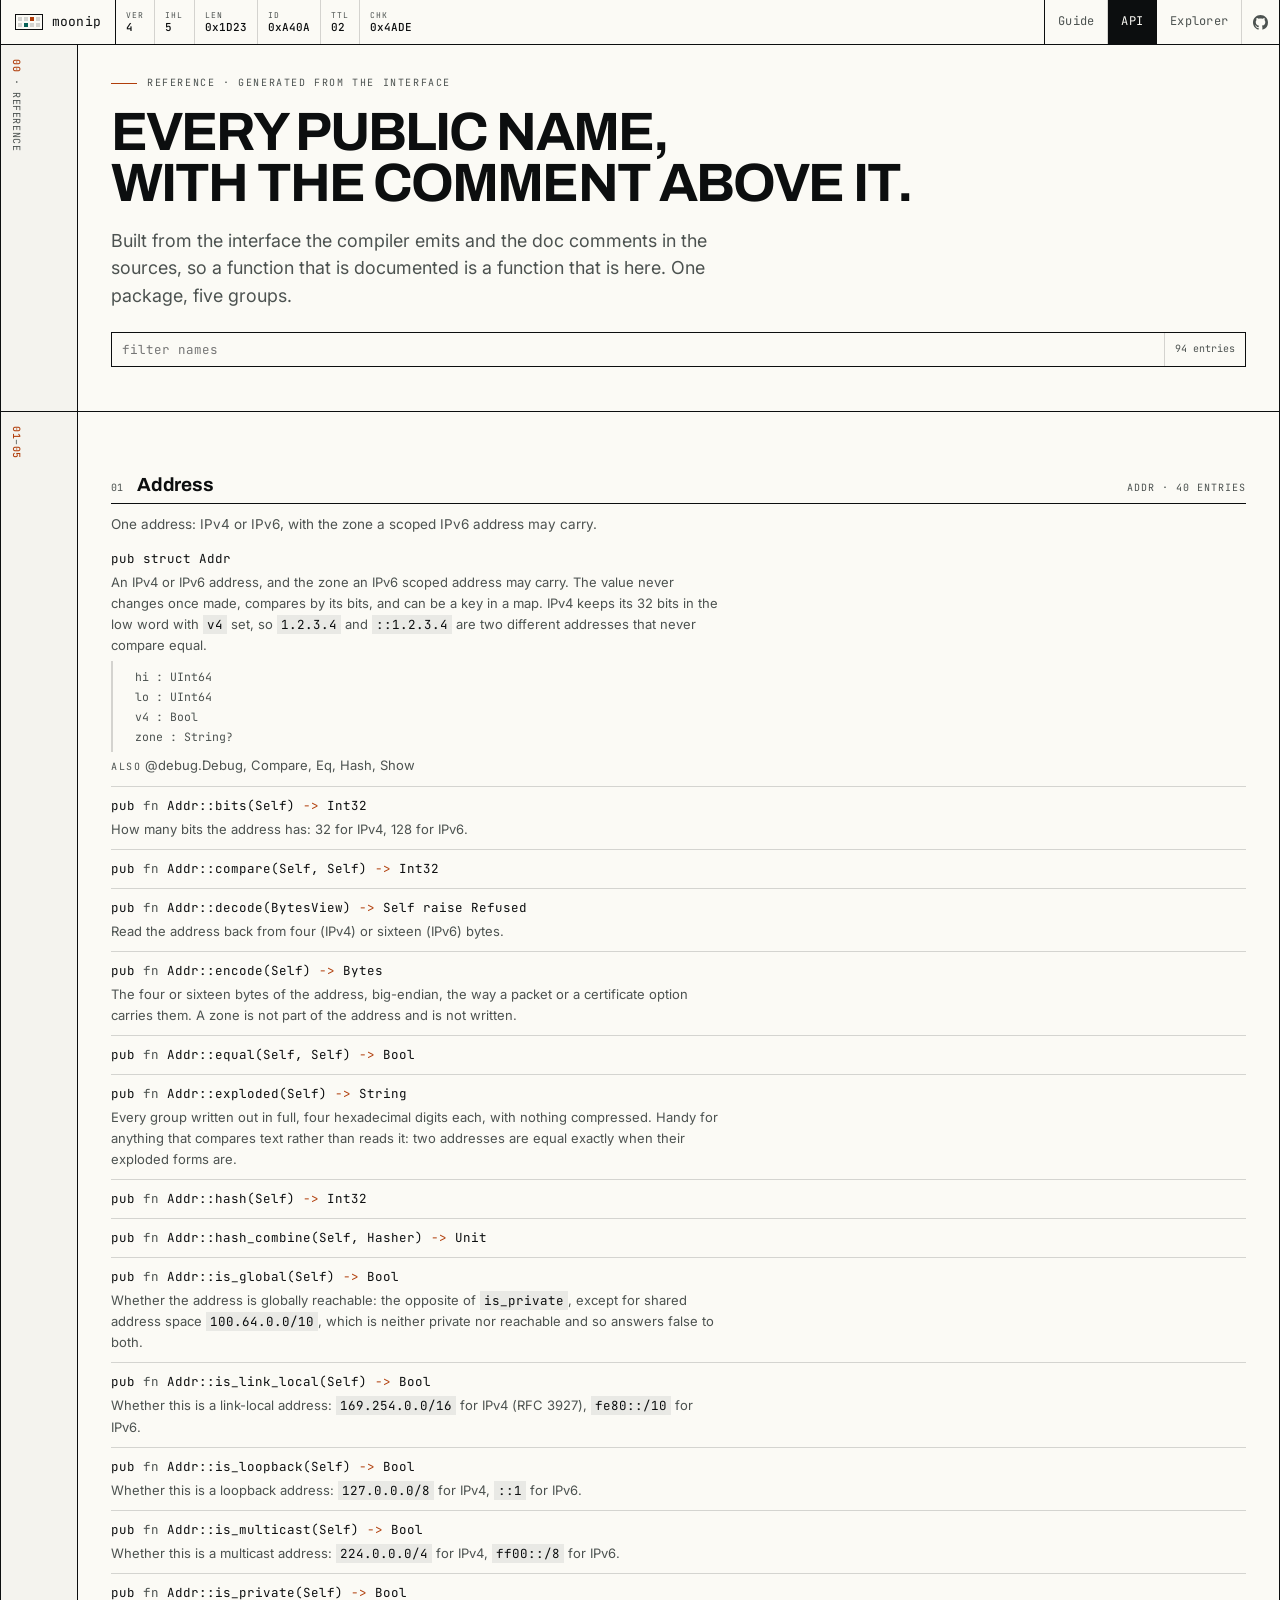
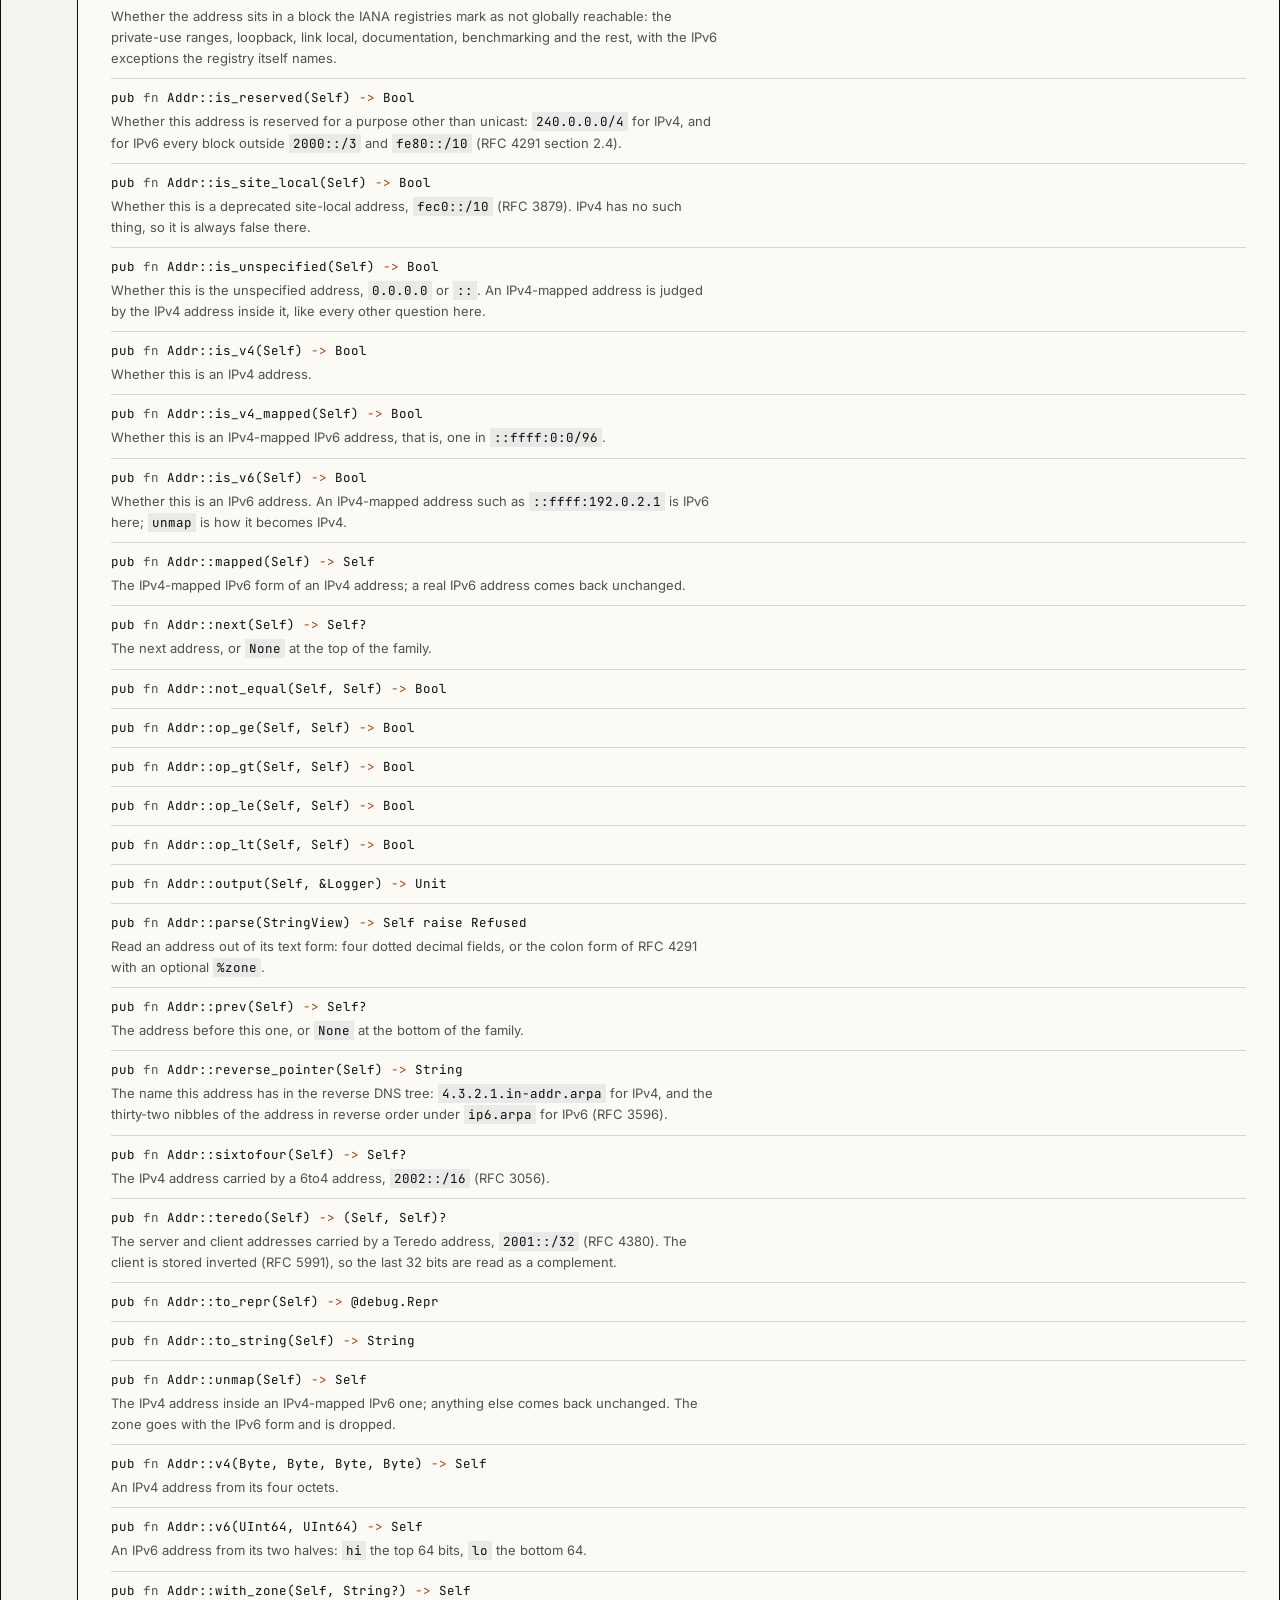
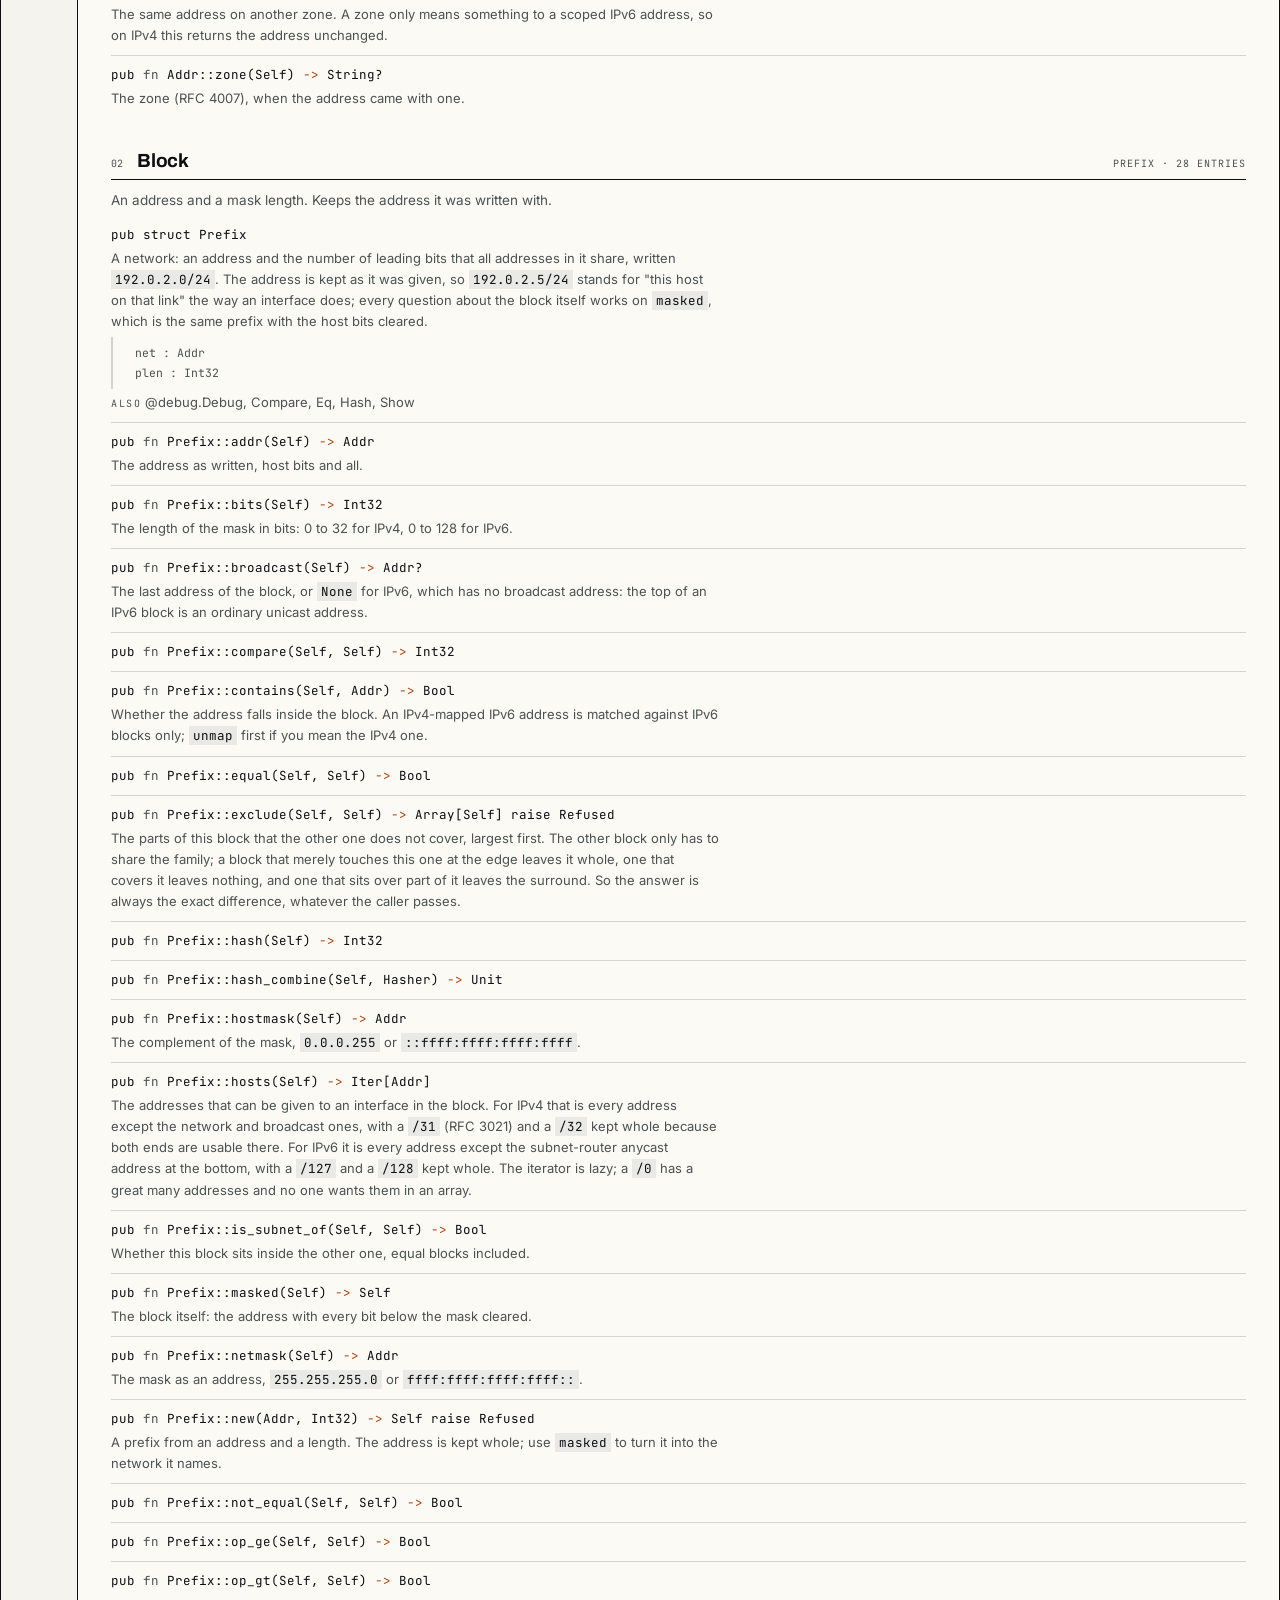
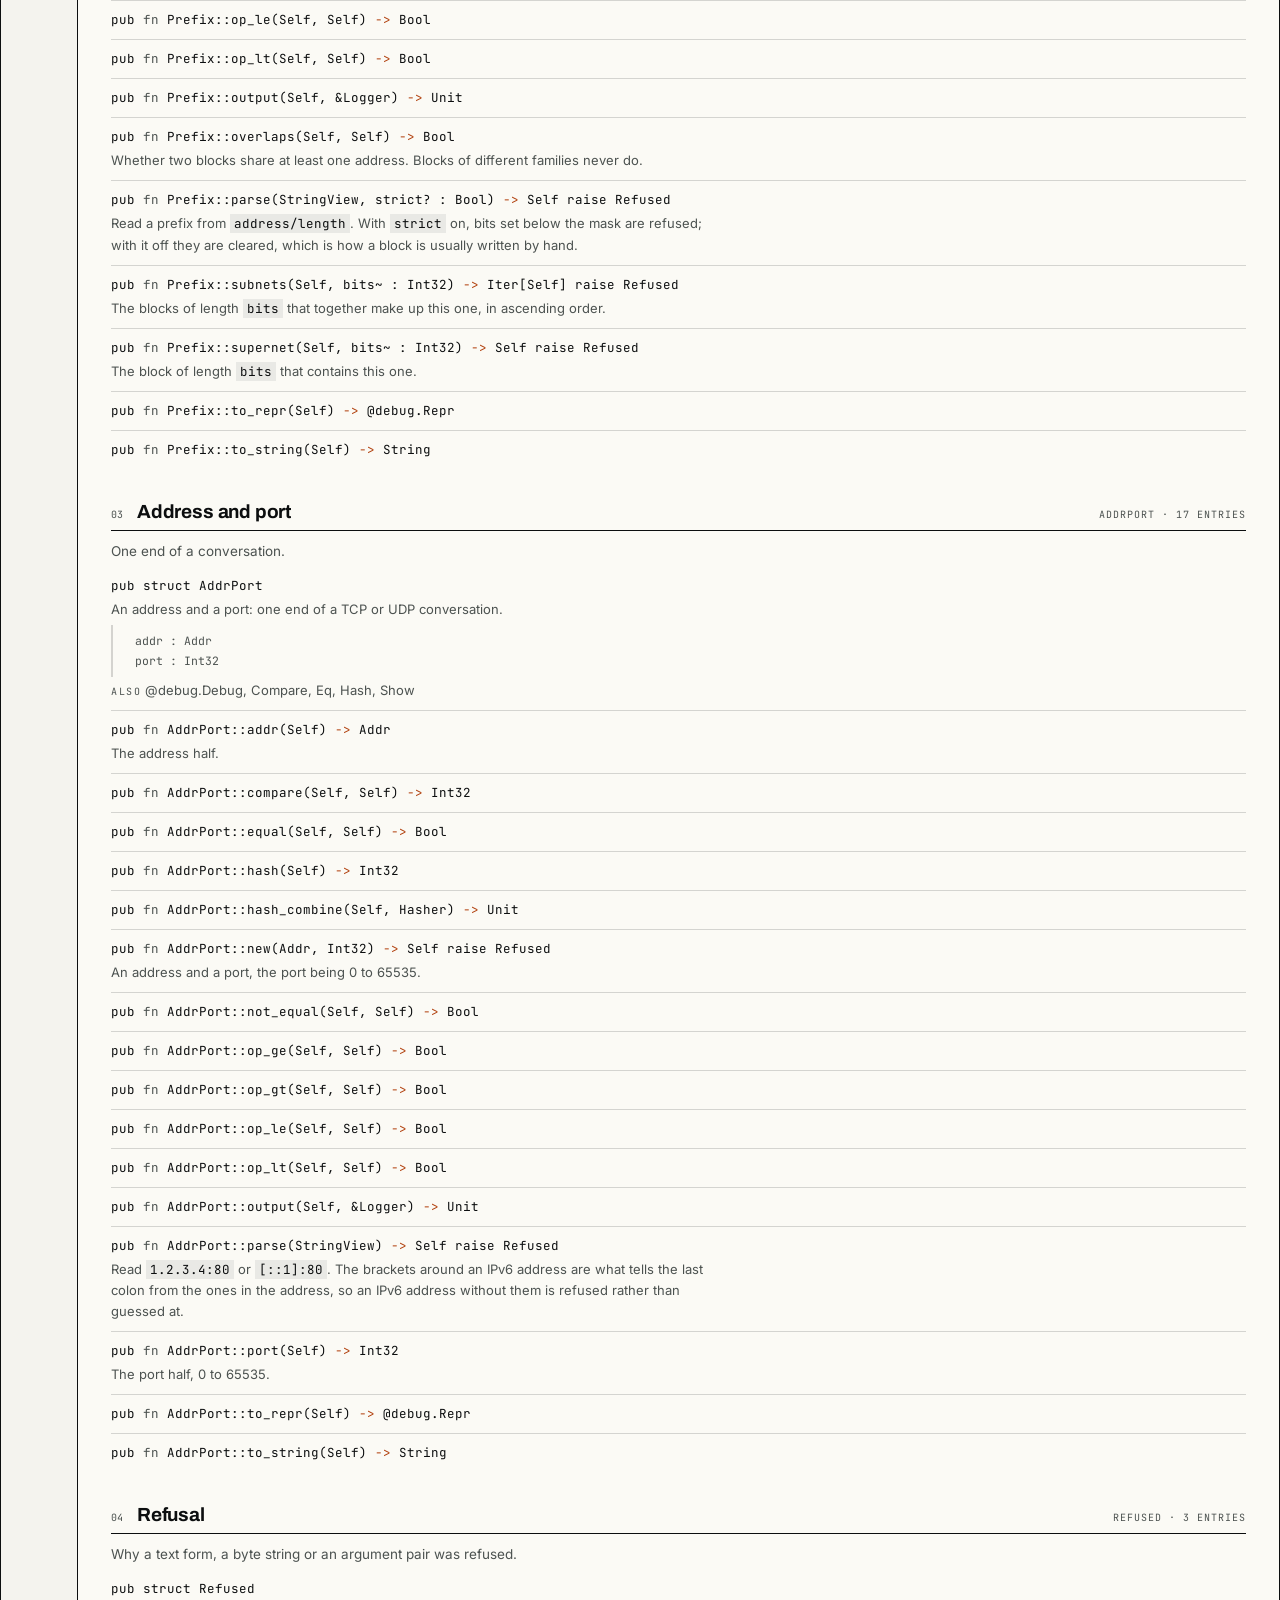
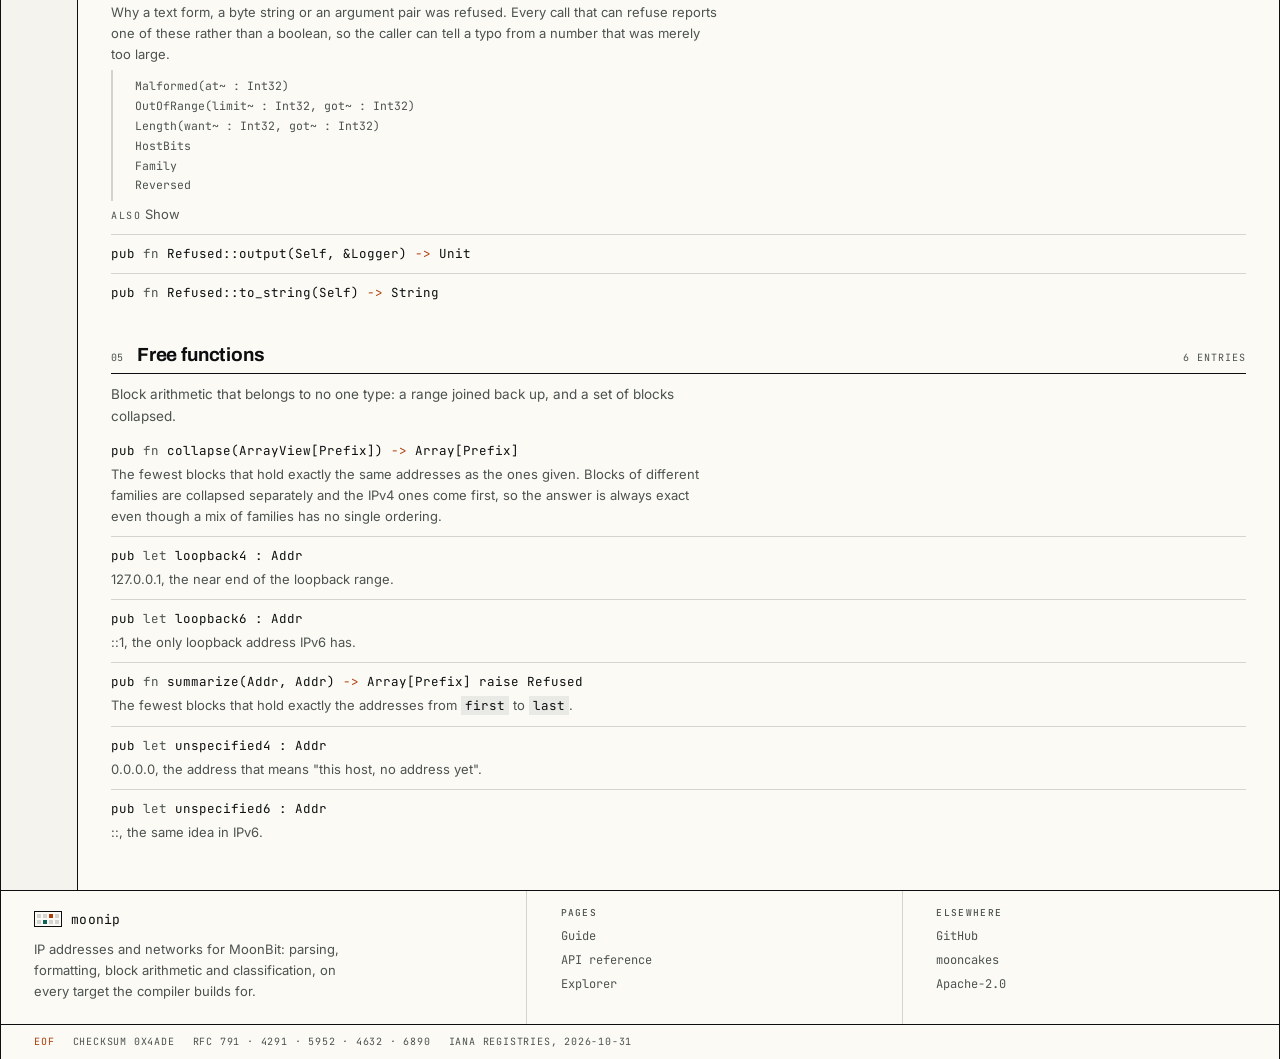
==== docs/api.html @ a4a3e63d "docs(moonip): draw the site as the wire it documents. The old pages were a well-behaved editorial la" ====
<!doctype html>
<html lang="en">
<head>
<meta charset="utf-8">
<meta name="viewport" content="width=device-width, initial-scale=1">
<title>API reference — moonip</title>
<meta name="description" content="Every public type, function and value in moonip, generated from the doc comments in the sources.">
<meta name="theme-color" content="#e6e2d6" media="(prefers-color-scheme: light)">
<meta name="theme-color" content="#070809" media="(prefers-color-scheme: dark)">
<link rel="icon" href="./favicon.svg" type="image/svg+xml">
<link rel="preconnect" href="https://fonts.googleapis.com">
<link rel="preconnect" href="https://fonts.gstatic.com" crossorigin>
<link rel="stylesheet" href="https://fonts.googleapis.com/css2?family=Archivo:wght@600;700&family=Inter:wght@400;500;600&family=JetBrains+Mono:wght@400;500&display=swap">
<link rel="stylesheet" href="./assets/site.css">
<script type="module" src="./assets/scrollbar.js"></script>
</head>
<body>

<header class="hdr">
  <div class="hdr-in">
    <a class="brand" href="./"><span class="glyph"><i></i><i></i><i class="v4"></i><i></i><i></i><i class="v6"></i><i></i><i></i></span>moonip</a>
    <div class="pkt" aria-hidden="true">
      <div class="c"><i>ver</i><b>4</b></div>
      <div class="c"><i>ihl</i><b>5</b></div>
      <div class="c maybe"><i>len</i><b id="hdr-len">0x0000</b></div>
      <div class="c maybe"><i>id</i><b id="hdr-id">0x0000</b></div>
      <div class="c"><i>ttl</i><b id="hdr-ttl">08</b></div>
      <div class="c maybe"><i>chk</i><b id="hdr-chk">0x0000</b></div>
    </div>
    <nav class="nav">
      <a href="./guide.html">Guide</a>
      <a href="./api.html" class="on">API</a>
      <a href="./explorer.html">Explorer</a>
      <a class="gh" href="https://github.com/moonbitstack/moonip" aria-label="GitHub repository" title="GitHub">
        <svg viewBox="0 0 16 16" fill="currentColor" aria-hidden="true"><path d="M8 0C3.58 0 0 3.58 0 8c0 3.54 2.29 6.53 5.47 7.59.4.07.55-.17.55-.38 0-.19-.01-.82-.01-1.49-2.01.37-2.53-.49-2.69-.94-.09-.23-.48-.94-.82-1.13-.28-.15-.68-.52-.01-.53.63-.01 1.08.58 1.23.82.72 1.21 1.87.87 2.33.66.07-.52.28-.87.51-1.07-1.78-.2-3.64-.89-3.64-3.95 0-.87.31-1.59.82-2.15-.08-.2-.36-1.02.08-2.12 0 0 .67-.21 2.2.82.64-.18 1.32-.27 2-.27s1.36.09 2 .27c1.53-1.04 2.2-.82 2.2-.82.44 1.1.16 1.92.08 2.12.51.56.82 1.27.82 2.15 0 3.07-1.87 3.75-3.65 3.95.29.25.54.73.54 1.48 0 1.07-.01 1.93-.01 2.2 0 .21.15.46.55.38A8.01 8.01 0 0 0 16 8c0-4.42-3.58-8-8-8Z"/></svg>
      </a>
    </nav>
  </div>
</header>
<main class="frame">
<section class="row">
<div class="rail"><span><b>00</b> · reference</span></div>
<div class="field">
<p class="kicker">Reference · generated from the interface</p>
<h1 class="display" style="font-size:clamp(28px,4.6vw,54px)">Every public name,<br>with the comment above it.</h1>
<p class="lede" style="margin-top:18px">Built from the interface the compiler emits and the doc comments in the sources, so a function that is documented is a function that is here. One package, five groups.</p>
<div class="filter" style="margin-top:22px">
<input id="q" type="search" placeholder="filter names" aria-label="Filter the reference by name" autocomplete="off" spellcheck="false">
<span id="hits">94 entries</span>
</div>
</div></section>
<section class="row">
<div class="rail"><span><b>01</b>–<b>05</b></span></div>
<div class="field">
<div class="ref-group" id="addr">
<div class="ref-head"><span class="no">01</span><h2>Address</h2><span class="of">Addr · 40 entries</span></div>
<p class="group-desc">One address: IPv4 or IPv6, with the zone a scoped IPv6 address may carry.</p>
<div class="item">
<pre class="sig">pub struct Addr</pre>
<p class="item-doc">An IPv4 or IPv6 address, and the zone an IPv6 scoped address may carry.  The value never changes once made, compares by its bits, and can be a key in a map. IPv4 keeps its 32 bits in the low word with <code>v4</code> set, so <code>1.2.3.4</code> and <code>::1.2.3.4</code> are two different addresses that never compare equal.</p>
<pre class="type-body">  hi : UInt64
  lo : UInt64
  v4 : Bool
  zone : String?</pre>
<p class="item-doc"><span class="label">also</span> @debug.Debug, Compare, Eq, Hash, Show</p>
</div>
<div class="item">
<pre class="sig">pub <i class="k">fn</i> <i class="ty">Addr</i>::bits(<i class="ty">Self</i>) <i class="op">-&gt;</i> <i class="ty">Int32</i></pre>
<p class="item-doc">How many bits the address has: 32 for IPv4, 128 for IPv6.</p>
</div>
<div class="item">
<pre class="sig">pub <i class="k">fn</i> <i class="ty">Addr</i>::compare(<i class="ty">Self</i>, <i class="ty">Self</i>) <i class="op">-&gt;</i> <i class="ty">Int32</i></pre>
</div>
<div class="item">
<pre class="sig">pub <i class="k">fn</i> <i class="ty">Addr</i>::decode(<i class="ty">BytesView</i>) <i class="op">-&gt;</i> <i class="ty">Self</i> raise <i class="ty">Refused</i></pre>
<p class="item-doc">Read the address back from four (IPv4) or sixteen (IPv6) bytes.</p>
</div>
<div class="item">
<pre class="sig">pub <i class="k">fn</i> <i class="ty">Addr</i>::encode(<i class="ty">Self</i>) <i class="op">-&gt;</i> <i class="ty">Bytes</i></pre>
<p class="item-doc">The four or sixteen bytes of the address, big-endian, the way a packet or a certificate option carries them. A zone is not part of the address and is not written.</p>
</div>
<div class="item">
<pre class="sig">pub <i class="k">fn</i> <i class="ty">Addr</i>::equal(<i class="ty">Self</i>, <i class="ty">Self</i>) <i class="op">-&gt;</i> <i class="ty">Bool</i></pre>
</div>
<div class="item">
<pre class="sig">pub <i class="k">fn</i> <i class="ty">Addr</i>::exploded(<i class="ty">Self</i>) <i class="op">-&gt;</i> <i class="ty">String</i></pre>
<p class="item-doc">Every group written out in full, four hexadecimal digits each, with nothing compressed. Handy for anything that compares text rather than reads it: two addresses are equal exactly when their exploded forms are.</p>
</div>
<div class="item">
<pre class="sig">pub <i class="k">fn</i> <i class="ty">Addr</i>::hash(<i class="ty">Self</i>) <i class="op">-&gt;</i> <i class="ty">Int32</i></pre>
</div>
<div class="item">
<pre class="sig">pub <i class="k">fn</i> <i class="ty">Addr</i>::hash_combine(<i class="ty">Self</i>, <i class="ty">Hasher</i>) <i class="op">-&gt;</i> <i class="ty">Unit</i></pre>
</div>
<div class="item">
<pre class="sig">pub <i class="k">fn</i> <i class="ty">Addr</i>::is_global(<i class="ty">Self</i>) <i class="op">-&gt;</i> <i class="ty">Bool</i></pre>
<p class="item-doc">Whether the address is globally reachable: the opposite of <code>is_private</code>, except for shared address space <code>100.64.0.0/10</code>, which is neither private nor reachable and so answers false to both.</p>
</div>
<div class="item">
<pre class="sig">pub <i class="k">fn</i> <i class="ty">Addr</i>::is_link_local(<i class="ty">Self</i>) <i class="op">-&gt;</i> <i class="ty">Bool</i></pre>
<p class="item-doc">Whether this is a link-local address: <code>169.254.0.0/16</code> for IPv4 (RFC 3927), <code>fe80::/10</code> for IPv6.</p>
</div>
<div class="item">
<pre class="sig">pub <i class="k">fn</i> <i class="ty">Addr</i>::is_loopback(<i class="ty">Self</i>) <i class="op">-&gt;</i> <i class="ty">Bool</i></pre>
<p class="item-doc">Whether this is a loopback address: <code>127.0.0.0/8</code> for IPv4, <code>::1</code> for IPv6.</p>
</div>
<div class="item">
<pre class="sig">pub <i class="k">fn</i> <i class="ty">Addr</i>::is_multicast(<i class="ty">Self</i>) <i class="op">-&gt;</i> <i class="ty">Bool</i></pre>
<p class="item-doc">Whether this is a multicast address: <code>224.0.0.0/4</code> for IPv4, <code>ff00::/8</code> for IPv6.</p>
</div>
<div class="item">
<pre class="sig">pub <i class="k">fn</i> <i class="ty">Addr</i>::is_private(<i class="ty">Self</i>) <i class="op">-&gt;</i> <i class="ty">Bool</i></pre>
<p class="item-doc">Whether the address sits in a block the IANA registries mark as not globally reachable: the private-use ranges, loopback, link local, documentation, benchmarking and the rest, with the IPv6 exceptions the registry itself names.</p>
</div>
<div class="item">
<pre class="sig">pub <i class="k">fn</i> <i class="ty">Addr</i>::is_reserved(<i class="ty">Self</i>) <i class="op">-&gt;</i> <i class="ty">Bool</i></pre>
<p class="item-doc">Whether this address is reserved for a purpose other than unicast: <code>240.0.0.0/4</code> for IPv4, and for IPv6 every block outside <code>2000::/3</code> and <code>fe80::/10</code> (RFC 4291 section 2.4).</p>
</div>
<div class="item">
<pre class="sig">pub <i class="k">fn</i> <i class="ty">Addr</i>::is_site_local(<i class="ty">Self</i>) <i class="op">-&gt;</i> <i class="ty">Bool</i></pre>
<p class="item-doc">Whether this is a deprecated site-local address, <code>fec0::/10</code> (RFC 3879). IPv4 has no such thing, so it is always false there.</p>
</div>
<div class="item">
<pre class="sig">pub <i class="k">fn</i> <i class="ty">Addr</i>::is_unspecified(<i class="ty">Self</i>) <i class="op">-&gt;</i> <i class="ty">Bool</i></pre>
<p class="item-doc">Whether this is the unspecified address, <code>0.0.0.0</code> or <code>::</code>. An IPv4-mapped address is judged by the IPv4 address inside it, like every other question here.</p>
</div>
<div class="item">
<pre class="sig">pub <i class="k">fn</i> <i class="ty">Addr</i>::is_v4(<i class="ty">Self</i>) <i class="op">-&gt;</i> <i class="ty">Bool</i></pre>
<p class="item-doc">Whether this is an IPv4 address.</p>
</div>
<div class="item">
<pre class="sig">pub <i class="k">fn</i> <i class="ty">Addr</i>::is_v4_mapped(<i class="ty">Self</i>) <i class="op">-&gt;</i> <i class="ty">Bool</i></pre>
<p class="item-doc">Whether this is an IPv4-mapped IPv6 address, that is, one in <code>::ffff:0:0/96</code>.</p>
</div>
<div class="item">
<pre class="sig">pub <i class="k">fn</i> <i class="ty">Addr</i>::is_v6(<i class="ty">Self</i>) <i class="op">-&gt;</i> <i class="ty">Bool</i></pre>
<p class="item-doc">Whether this is an IPv6 address. An IPv4-mapped address such as <code>::ffff:192.0.2.1</code> is IPv6 here; <code>unmap</code> is how it becomes IPv4.</p>
</div>
<div class="item">
<pre class="sig">pub <i class="k">fn</i> <i class="ty">Addr</i>::mapped(<i class="ty">Self</i>) <i class="op">-&gt;</i> <i class="ty">Self</i></pre>
<p class="item-doc">The IPv4-mapped IPv6 form of an IPv4 address; a real IPv6 address comes back unchanged.</p>
</div>
<div class="item">
<pre class="sig">pub <i class="k">fn</i> <i class="ty">Addr</i>::next(<i class="ty">Self</i>) <i class="op">-&gt;</i> <i class="ty">Self</i>?</pre>
<p class="item-doc">The next address, or <code>None</code> at the top of the family.</p>
</div>
<div class="item">
<pre class="sig">pub <i class="k">fn</i> <i class="ty">Addr</i>::not_equal(<i class="ty">Self</i>, <i class="ty">Self</i>) <i class="op">-&gt;</i> <i class="ty">Bool</i></pre>
</div>
<div class="item">
<pre class="sig">pub <i class="k">fn</i> <i class="ty">Addr</i>::op_ge(<i class="ty">Self</i>, <i class="ty">Self</i>) <i class="op">-&gt;</i> <i class="ty">Bool</i></pre>
</div>
<div class="item">
<pre class="sig">pub <i class="k">fn</i> <i class="ty">Addr</i>::op_gt(<i class="ty">Self</i>, <i class="ty">Self</i>) <i class="op">-&gt;</i> <i class="ty">Bool</i></pre>
</div>
<div class="item">
<pre class="sig">pub <i class="k">fn</i> <i class="ty">Addr</i>::op_le(<i class="ty">Self</i>, <i class="ty">Self</i>) <i class="op">-&gt;</i> <i class="ty">Bool</i></pre>
</div>
<div class="item">
<pre class="sig">pub <i class="k">fn</i> <i class="ty">Addr</i>::op_lt(<i class="ty">Self</i>, <i class="ty">Self</i>) <i class="op">-&gt;</i> <i class="ty">Bool</i></pre>
</div>
<div class="item">
<pre class="sig">pub <i class="k">fn</i> <i class="ty">Addr</i>::output(<i class="ty">Self</i>, &amp;<i class="ty">Logger</i>) <i class="op">-&gt;</i> <i class="ty">Unit</i></pre>
</div>
<div class="item">
<pre class="sig">pub <i class="k">fn</i> <i class="ty">Addr</i>::parse(<i class="ty">StringView</i>) <i class="op">-&gt;</i> <i class="ty">Self</i> raise <i class="ty">Refused</i></pre>
<p class="item-doc">Read an address out of its text form: four dotted decimal fields, or the colon form of RFC 4291 with an optional <code>%zone</code>.</p>
</div>
<div class="item">
<pre class="sig">pub <i class="k">fn</i> <i class="ty">Addr</i>::prev(<i class="ty">Self</i>) <i class="op">-&gt;</i> <i class="ty">Self</i>?</pre>
<p class="item-doc">The address before this one, or <code>None</code> at the bottom of the family.</p>
</div>
<div class="item">
<pre class="sig">pub <i class="k">fn</i> <i class="ty">Addr</i>::reverse_pointer(<i class="ty">Self</i>) <i class="op">-&gt;</i> <i class="ty">String</i></pre>
<p class="item-doc">The name this address has in the reverse DNS tree: <code>4.3.2.1.in-addr.arpa</code> for IPv4, and the thirty-two nibbles of the address in reverse order under <code>ip6.arpa</code> for IPv6 (RFC 3596).</p>
</div>
<div class="item">
<pre class="sig">pub <i class="k">fn</i> <i class="ty">Addr</i>::sixtofour(<i class="ty">Self</i>) <i class="op">-&gt;</i> <i class="ty">Self</i>?</pre>
<p class="item-doc">The IPv4 address carried by a 6to4 address, <code>2002::/16</code> (RFC 3056).</p>
</div>
<div class="item">
<pre class="sig">pub <i class="k">fn</i> <i class="ty">Addr</i>::teredo(<i class="ty">Self</i>) <i class="op">-&gt;</i> (<i class="ty">Self</i>, <i class="ty">Self</i>)?</pre>
<p class="item-doc">The server and client addresses carried by a Teredo address, <code>2001::/32</code> (RFC 4380). The client is stored inverted (RFC 5991), so the last 32 bits are read as a complement.</p>
</div>
<div class="item">
<pre class="sig">pub <i class="k">fn</i> <i class="ty">Addr</i>::to_repr(<i class="ty">Self</i>) <i class="op">-&gt;</i> @debug.<i class="ty">Repr</i></pre>
</div>
<div class="item">
<pre class="sig">pub <i class="k">fn</i> <i class="ty">Addr</i>::to_string(<i class="ty">Self</i>) <i class="op">-&gt;</i> <i class="ty">String</i></pre>
</div>
<div class="item">
<pre class="sig">pub <i class="k">fn</i> <i class="ty">Addr</i>::unmap(<i class="ty">Self</i>) <i class="op">-&gt;</i> <i class="ty">Self</i></pre>
<p class="item-doc">The IPv4 address inside an IPv4-mapped IPv6 one; anything else comes back unchanged. The zone goes with the IPv6 form and is dropped.</p>
</div>
<div class="item">
<pre class="sig">pub <i class="k">fn</i> <i class="ty">Addr</i>::v4(<i class="ty">Byte</i>, <i class="ty">Byte</i>, <i class="ty">Byte</i>, <i class="ty">Byte</i>) <i class="op">-&gt;</i> <i class="ty">Self</i></pre>
<p class="item-doc">An IPv4 address from its four octets.</p>
</div>
<div class="item">
<pre class="sig">pub <i class="k">fn</i> <i class="ty">Addr</i>::v6(<i class="ty">UInt64</i>, <i class="ty">UInt64</i>) <i class="op">-&gt;</i> <i class="ty">Self</i></pre>
<p class="item-doc">An IPv6 address from its two halves: <code>hi</code> the top 64 bits, <code>lo</code> the bottom 64.</p>
</div>
<div class="item">
<pre class="sig">pub <i class="k">fn</i> <i class="ty">Addr</i>::with_zone(<i class="ty">Self</i>, <i class="ty">String</i>?) <i class="op">-&gt;</i> <i class="ty">Self</i></pre>
<p class="item-doc">The same address on another zone. A zone only means something to a scoped IPv6 address, so on IPv4 this returns the address unchanged.</p>
</div>
<div class="item">
<pre class="sig">pub <i class="k">fn</i> <i class="ty">Addr</i>::zone(<i class="ty">Self</i>) <i class="op">-&gt;</i> <i class="ty">String</i>?</pre>
<p class="item-doc">The zone (RFC 4007), when the address came with one.</p>
</div>
</div>
<div class="ref-group" id="prefix">
<div class="ref-head"><span class="no">02</span><h2>Block</h2><span class="of">Prefix · 28 entries</span></div>
<p class="group-desc">An address and a mask length. Keeps the address it was written with.</p>
<div class="item">
<pre class="sig">pub struct Prefix</pre>
<p class="item-doc">A network: an address and the number of leading bits that all addresses in it share, written <code>192.0.2.0/24</code>.  The address is kept as it was given, so <code>192.0.2.5/24</code> stands for &quot;this host on that link&quot; the way an interface does; every question about the block itself works on <code>masked</code>, which is the same prefix with the host bits cleared.</p>
<pre class="type-body">  net : Addr
  plen : Int32</pre>
<p class="item-doc"><span class="label">also</span> @debug.Debug, Compare, Eq, Hash, Show</p>
</div>
<div class="item">
<pre class="sig">pub <i class="k">fn</i> <i class="ty">Prefix</i>::addr(<i class="ty">Self</i>) <i class="op">-&gt;</i> <i class="ty">Addr</i></pre>
<p class="item-doc">The address as written, host bits and all.</p>
</div>
<div class="item">
<pre class="sig">pub <i class="k">fn</i> <i class="ty">Prefix</i>::bits(<i class="ty">Self</i>) <i class="op">-&gt;</i> <i class="ty">Int32</i></pre>
<p class="item-doc">The length of the mask in bits: 0 to 32 for IPv4, 0 to 128 for IPv6.</p>
</div>
<div class="item">
<pre class="sig">pub <i class="k">fn</i> <i class="ty">Prefix</i>::broadcast(<i class="ty">Self</i>) <i class="op">-&gt;</i> <i class="ty">Addr</i>?</pre>
<p class="item-doc">The last address of the block, or <code>None</code> for IPv6, which has no broadcast address: the top of an IPv6 block is an ordinary unicast address.</p>
</div>
<div class="item">
<pre class="sig">pub <i class="k">fn</i> <i class="ty">Prefix</i>::compare(<i class="ty">Self</i>, <i class="ty">Self</i>) <i class="op">-&gt;</i> <i class="ty">Int32</i></pre>
</div>
<div class="item">
<pre class="sig">pub <i class="k">fn</i> <i class="ty">Prefix</i>::contains(<i class="ty">Self</i>, <i class="ty">Addr</i>) <i class="op">-&gt;</i> <i class="ty">Bool</i></pre>
<p class="item-doc">Whether the address falls inside the block. An IPv4-mapped IPv6 address is matched against IPv6 blocks only; <code>unmap</code> first if you mean the IPv4 one.</p>
</div>
<div class="item">
<pre class="sig">pub <i class="k">fn</i> <i class="ty">Prefix</i>::equal(<i class="ty">Self</i>, <i class="ty">Self</i>) <i class="op">-&gt;</i> <i class="ty">Bool</i></pre>
</div>
<div class="item">
<pre class="sig">pub <i class="k">fn</i> <i class="ty">Prefix</i>::exclude(<i class="ty">Self</i>, <i class="ty">Self</i>) <i class="op">-&gt;</i> <i class="ty">Array</i>[<i class="ty">Self</i>] raise <i class="ty">Refused</i></pre>
<p class="item-doc">The parts of this block that the other one does not cover, largest first.  The other block only has to share the family; a block that merely touches this one at the edge leaves it whole, one that covers it leaves nothing, and one that sits over part of it leaves the surround. So the answer is always the exact difference, whatever the caller passes.</p>
</div>
<div class="item">
<pre class="sig">pub <i class="k">fn</i> <i class="ty">Prefix</i>::hash(<i class="ty">Self</i>) <i class="op">-&gt;</i> <i class="ty">Int32</i></pre>
</div>
<div class="item">
<pre class="sig">pub <i class="k">fn</i> <i class="ty">Prefix</i>::hash_combine(<i class="ty">Self</i>, <i class="ty">Hasher</i>) <i class="op">-&gt;</i> <i class="ty">Unit</i></pre>
</div>
<div class="item">
<pre class="sig">pub <i class="k">fn</i> <i class="ty">Prefix</i>::hostmask(<i class="ty">Self</i>) <i class="op">-&gt;</i> <i class="ty">Addr</i></pre>
<p class="item-doc">The complement of the mask, <code>0.0.0.255</code> or <code>::ffff:ffff:ffff:ffff</code>.</p>
</div>
<div class="item">
<pre class="sig">pub <i class="k">fn</i> <i class="ty">Prefix</i>::hosts(<i class="ty">Self</i>) <i class="op">-&gt;</i> <i class="ty">Iter</i>[<i class="ty">Addr</i>]</pre>
<p class="item-doc">The addresses that can be given to an interface in the block.  For IPv4 that is every address except the network and broadcast ones, with a <code>/31</code> (RFC 3021) and a <code>/32</code> kept whole because both ends are usable there. For IPv6 it is every address except the subnet-router anycast address at the bottom, with a <code>/127</code> and a <code>/128</code> kept whole.  The iterator is lazy; a <code>/0</code> has a great many addresses and no one wants them in an array.</p>
</div>
<div class="item">
<pre class="sig">pub <i class="k">fn</i> <i class="ty">Prefix</i>::is_subnet_of(<i class="ty">Self</i>, <i class="ty">Self</i>) <i class="op">-&gt;</i> <i class="ty">Bool</i></pre>
<p class="item-doc">Whether this block sits inside the other one, equal blocks included.</p>
</div>
<div class="item">
<pre class="sig">pub <i class="k">fn</i> <i class="ty">Prefix</i>::masked(<i class="ty">Self</i>) <i class="op">-&gt;</i> <i class="ty">Self</i></pre>
<p class="item-doc">The block itself: the address with every bit below the mask cleared.</p>
</div>
<div class="item">
<pre class="sig">pub <i class="k">fn</i> <i class="ty">Prefix</i>::netmask(<i class="ty">Self</i>) <i class="op">-&gt;</i> <i class="ty">Addr</i></pre>
<p class="item-doc">The mask as an address, <code>255.255.255.0</code> or <code>ffff:ffff:ffff:ffff::</code>.</p>
</div>
<div class="item">
<pre class="sig">pub <i class="k">fn</i> <i class="ty">Prefix</i>::new(<i class="ty">Addr</i>, <i class="ty">Int32</i>) <i class="op">-&gt;</i> <i class="ty">Self</i> raise <i class="ty">Refused</i></pre>
<p class="item-doc">A prefix from an address and a length. The address is kept whole; use <code>masked</code> to turn it into the network it names.</p>
</div>
<div class="item">
<pre class="sig">pub <i class="k">fn</i> <i class="ty">Prefix</i>::not_equal(<i class="ty">Self</i>, <i class="ty">Self</i>) <i class="op">-&gt;</i> <i class="ty">Bool</i></pre>
</div>
<div class="item">
<pre class="sig">pub <i class="k">fn</i> <i class="ty">Prefix</i>::op_ge(<i class="ty">Self</i>, <i class="ty">Self</i>) <i class="op">-&gt;</i> <i class="ty">Bool</i></pre>
</div>
<div class="item">
<pre class="sig">pub <i class="k">fn</i> <i class="ty">Prefix</i>::op_gt(<i class="ty">Self</i>, <i class="ty">Self</i>) <i class="op">-&gt;</i> <i class="ty">Bool</i></pre>
</div>
<div class="item">
<pre class="sig">pub <i class="k">fn</i> <i class="ty">Prefix</i>::op_le(<i class="ty">Self</i>, <i class="ty">Self</i>) <i class="op">-&gt;</i> <i class="ty">Bool</i></pre>
</div>
<div class="item">
<pre class="sig">pub <i class="k">fn</i> <i class="ty">Prefix</i>::op_lt(<i class="ty">Self</i>, <i class="ty">Self</i>) <i class="op">-&gt;</i> <i class="ty">Bool</i></pre>
</div>
<div class="item">
<pre class="sig">pub <i class="k">fn</i> <i class="ty">Prefix</i>::output(<i class="ty">Self</i>, &amp;<i class="ty">Logger</i>) <i class="op">-&gt;</i> <i class="ty">Unit</i></pre>
</div>
<div class="item">
<pre class="sig">pub <i class="k">fn</i> <i class="ty">Prefix</i>::overlaps(<i class="ty">Self</i>, <i class="ty">Self</i>) <i class="op">-&gt;</i> <i class="ty">Bool</i></pre>
<p class="item-doc">Whether two blocks share at least one address. Blocks of different families never do.</p>
</div>
<div class="item">
<pre class="sig">pub <i class="k">fn</i> <i class="ty">Prefix</i>::parse(<i class="ty">StringView</i>, strict? : <i class="ty">Bool</i>) <i class="op">-&gt;</i> <i class="ty">Self</i> raise <i class="ty">Refused</i></pre>
<p class="item-doc">Read a prefix from <code>address/length</code>.  With <code>strict</code> on, bits set below the mask are refused; with it off they are cleared, which is how a block is usually written by hand.</p>
</div>
<div class="item">
<pre class="sig">pub <i class="k">fn</i> <i class="ty">Prefix</i>::subnets(<i class="ty">Self</i>, bits~ : <i class="ty">Int32</i>) <i class="op">-&gt;</i> <i class="ty">Iter</i>[<i class="ty">Self</i>] raise <i class="ty">Refused</i></pre>
<p class="item-doc">The blocks of length <code>bits</code> that together make up this one, in ascending order.</p>
</div>
<div class="item">
<pre class="sig">pub <i class="k">fn</i> <i class="ty">Prefix</i>::supernet(<i class="ty">Self</i>, bits~ : <i class="ty">Int32</i>) <i class="op">-&gt;</i> <i class="ty">Self</i> raise <i class="ty">Refused</i></pre>
<p class="item-doc">The block of length <code>bits</code> that contains this one.</p>
</div>
<div class="item">
<pre class="sig">pub <i class="k">fn</i> <i class="ty">Prefix</i>::to_repr(<i class="ty">Self</i>) <i class="op">-&gt;</i> @debug.<i class="ty">Repr</i></pre>
</div>
<div class="item">
<pre class="sig">pub <i class="k">fn</i> <i class="ty">Prefix</i>::to_string(<i class="ty">Self</i>) <i class="op">-&gt;</i> <i class="ty">String</i></pre>
</div>
</div>
<div class="ref-group" id="addrport">
<div class="ref-head"><span class="no">03</span><h2>Address and port</h2><span class="of">AddrPort · 17 entries</span></div>
<p class="group-desc">One end of a conversation.</p>
<div class="item">
<pre class="sig">pub struct AddrPort</pre>
<p class="item-doc">An address and a port: one end of a TCP or UDP conversation.</p>
<pre class="type-body">  addr : Addr
  port : Int32</pre>
<p class="item-doc"><span class="label">also</span> @debug.Debug, Compare, Eq, Hash, Show</p>
</div>
<div class="item">
<pre class="sig">pub <i class="k">fn</i> <i class="ty">AddrPort</i>::addr(<i class="ty">Self</i>) <i class="op">-&gt;</i> <i class="ty">Addr</i></pre>
<p class="item-doc">The address half.</p>
</div>
<div class="item">
<pre class="sig">pub <i class="k">fn</i> <i class="ty">AddrPort</i>::compare(<i class="ty">Self</i>, <i class="ty">Self</i>) <i class="op">-&gt;</i> <i class="ty">Int32</i></pre>
</div>
<div class="item">
<pre class="sig">pub <i class="k">fn</i> <i class="ty">AddrPort</i>::equal(<i class="ty">Self</i>, <i class="ty">Self</i>) <i class="op">-&gt;</i> <i class="ty">Bool</i></pre>
</div>
<div class="item">
<pre class="sig">pub <i class="k">fn</i> <i class="ty">AddrPort</i>::hash(<i class="ty">Self</i>) <i class="op">-&gt;</i> <i class="ty">Int32</i></pre>
</div>
<div class="item">
<pre class="sig">pub <i class="k">fn</i> <i class="ty">AddrPort</i>::hash_combine(<i class="ty">Self</i>, <i class="ty">Hasher</i>) <i class="op">-&gt;</i> <i class="ty">Unit</i></pre>
</div>
<div class="item">
<pre class="sig">pub <i class="k">fn</i> <i class="ty">AddrPort</i>::new(<i class="ty">Addr</i>, <i class="ty">Int32</i>) <i class="op">-&gt;</i> <i class="ty">Self</i> raise <i class="ty">Refused</i></pre>
<p class="item-doc">An address and a port, the port being 0 to 65535.</p>
</div>
<div class="item">
<pre class="sig">pub <i class="k">fn</i> <i class="ty">AddrPort</i>::not_equal(<i class="ty">Self</i>, <i class="ty">Self</i>) <i class="op">-&gt;</i> <i class="ty">Bool</i></pre>
</div>
<div class="item">
<pre class="sig">pub <i class="k">fn</i> <i class="ty">AddrPort</i>::op_ge(<i class="ty">Self</i>, <i class="ty">Self</i>) <i class="op">-&gt;</i> <i class="ty">Bool</i></pre>
</div>
<div class="item">
<pre class="sig">pub <i class="k">fn</i> <i class="ty">AddrPort</i>::op_gt(<i class="ty">Self</i>, <i class="ty">Self</i>) <i class="op">-&gt;</i> <i class="ty">Bool</i></pre>
</div>
<div class="item">
<pre class="sig">pub <i class="k">fn</i> <i class="ty">AddrPort</i>::op_le(<i class="ty">Self</i>, <i class="ty">Self</i>) <i class="op">-&gt;</i> <i class="ty">Bool</i></pre>
</div>
<div class="item">
<pre class="sig">pub <i class="k">fn</i> <i class="ty">AddrPort</i>::op_lt(<i class="ty">Self</i>, <i class="ty">Self</i>) <i class="op">-&gt;</i> <i class="ty">Bool</i></pre>
</div>
<div class="item">
<pre class="sig">pub <i class="k">fn</i> <i class="ty">AddrPort</i>::output(<i class="ty">Self</i>, &amp;<i class="ty">Logger</i>) <i class="op">-&gt;</i> <i class="ty">Unit</i></pre>
</div>
<div class="item">
<pre class="sig">pub <i class="k">fn</i> <i class="ty">AddrPort</i>::parse(<i class="ty">StringView</i>) <i class="op">-&gt;</i> <i class="ty">Self</i> raise <i class="ty">Refused</i></pre>
<p class="item-doc">Read <code>1.2.3.4:80</code> or <code>[::1]:80</code>.  The brackets around an IPv6 address are what tells the last colon from the ones in the address, so an IPv6 address without them is refused rather than guessed at.</p>
</div>
<div class="item">
<pre class="sig">pub <i class="k">fn</i> <i class="ty">AddrPort</i>::port(<i class="ty">Self</i>) <i class="op">-&gt;</i> <i class="ty">Int32</i></pre>
<p class="item-doc">The port half, 0 to 65535.</p>
</div>
<div class="item">
<pre class="sig">pub <i class="k">fn</i> <i class="ty">AddrPort</i>::to_repr(<i class="ty">Self</i>) <i class="op">-&gt;</i> @debug.<i class="ty">Repr</i></pre>
</div>
<div class="item">
<pre class="sig">pub <i class="k">fn</i> <i class="ty">AddrPort</i>::to_string(<i class="ty">Self</i>) <i class="op">-&gt;</i> <i class="ty">String</i></pre>
</div>
</div>
<div class="ref-group" id="refused">
<div class="ref-head"><span class="no">04</span><h2>Refusal</h2><span class="of">Refused · 3 entries</span></div>
<p class="group-desc">Why a text form, a byte string or an argument pair was refused.</p>
<div class="item">
<pre class="sig">pub struct Refused</pre>
<p class="item-doc">Why a text form, a byte string or an argument pair was refused.  Every call that can refuse reports one of these rather than a boolean, so the caller can tell a typo from a number that was merely too large.</p>
<pre class="type-body">  Malformed(at~ : Int32)
  OutOfRange(limit~ : Int32, got~ : Int32)
  Length(want~ : Int32, got~ : Int32)
  HostBits
  Family
  Reversed</pre>
<p class="item-doc"><span class="label">also</span> Show</p>
</div>
<div class="item">
<pre class="sig">pub <i class="k">fn</i> <i class="ty">Refused</i>::output(<i class="ty">Self</i>, &amp;<i class="ty">Logger</i>) <i class="op">-&gt;</i> <i class="ty">Unit</i></pre>
</div>
<div class="item">
<pre class="sig">pub <i class="k">fn</i> <i class="ty">Refused</i>::to_string(<i class="ty">Self</i>) <i class="op">-&gt;</i> <i class="ty">String</i></pre>
</div>
</div>
<div class="ref-group" id="free">
<div class="ref-head"><span class="no">05</span><h2>Free functions</h2><span class="of">6 entries</span></div>
<p class="group-desc">Block arithmetic that belongs to no one type: a range joined back up, and a set of blocks collapsed.</p>
<div class="item">
<pre class="sig">pub <i class="k">fn</i> collapse(<i class="ty">ArrayView</i>[<i class="ty">Prefix</i>]) <i class="op">-&gt;</i> <i class="ty">Array</i>[<i class="ty">Prefix</i>]</pre>
<p class="item-doc">The fewest blocks that hold exactly the same addresses as the ones given.  Blocks of different families are collapsed separately and the IPv4 ones come first, so the answer is always exact even though a mix of families has no single ordering.</p>
</div>
<div class="item">
<pre class="sig">pub <i class="k">let</i> loopback4 : <i class="ty">Addr</i></pre>
<p class="item-doc">127.0.0.1, the near end of the loopback range.</p>
</div>
<div class="item">
<pre class="sig">pub <i class="k">let</i> loopback6 : <i class="ty">Addr</i></pre>
<p class="item-doc">::1, the only loopback address IPv6 has.</p>
</div>
<div class="item">
<pre class="sig">pub <i class="k">fn</i> summarize(<i class="ty">Addr</i>, <i class="ty">Addr</i>) <i class="op">-&gt;</i> <i class="ty">Array</i>[<i class="ty">Prefix</i>] raise <i class="ty">Refused</i></pre>
<p class="item-doc">The fewest blocks that hold exactly the addresses from <code>first</code> to <code>last</code>.</p>
</div>
<div class="item">
<pre class="sig">pub <i class="k">let</i> unspecified4 : <i class="ty">Addr</i></pre>
<p class="item-doc">0.0.0.0, the address that means &quot;this host, no address yet&quot;.</p>
</div>
<div class="item">
<pre class="sig">pub <i class="k">let</i> unspecified6 : <i class="ty">Addr</i></pre>
<p class="item-doc">::, the same idea in IPv6.</p>
</div>
</div>
<p class="empty hidden" id="empty">Nothing here matches that.</p>
</div></section></main><footer class="foot">
  <div class="frame">
    <div class="foot-in">
      <div class="about">
        <a class="brand" href="./" style="border:0;padding:0"><span class="glyph"><i></i><i></i><i class="v4"></i><i></i><i></i><i class="v6"></i><i></i><i></i></span>moonip</a>
        <p>IP addresses and networks for MoonBit: parsing, formatting, block arithmetic and
        classification, on every target the compiler builds for.</p>
      </div>
      <div>
        <h4>pages</h4>
        <ul>
          <li><a href="./guide.html">Guide</a></li>
          <li><a href="./api.html">API reference</a></li>
          <li><a href="./explorer.html">Explorer</a></li>
        </ul>
      </div>
      <div>
        <h4>elsewhere</h4>
        <ul>
          <li><a href="https://github.com/moonbitstack/moonip">GitHub</a></li>
          <li><a href="https://mooncakes.io/docs/moonbitstack/moonip">mooncakes</a></li>
          <li><a href="https://github.com/moonbitstack/moonip/blob/master/LICENSE">Apache-2.0</a></li>
        </ul>
      </div>
    </div>
    <div class="trailer">
      <span class="eof">eof</span>
      <span>checksum 0x<span id="foot-chk">0000</span></span>
      <span>RFC 791 · 4291 · 5952 · 4632 · 6890</span>
      <span>IANA registries, 2026-10-31</span>
    </div>
  </div>
</footer>

<script type="module" src="./assets/site.js"></script>
</body>
</html>
---- docs/assets/site.css ----
/* moonip — the documentation is a wire diagram, not a landing page.
   A live IP header rides the top of the window, every section is a field in a
   register map with its own rail, and the bit grid is drawn the way RFC field
   diagrams are: bytes separated, groups outlined, the mask shown as a bracket.
   Two signal colours, used only for the two families. */

:root {
  --ground: #e6e2d6;
  --field: #fbfaf5;
  --panel: #101314;
  --panel-ink: #ded9ca;
  --ink: #0c0e0f;
  --ink-2: #4c5250;
  --rule: #0c0e0f;
  --rule-soft: color-mix(in srgb, var(--ink) 16%, transparent);
  --rule-mid: color-mix(in srgb, var(--ink) 42%, transparent);
  --v4: #b03d0a;
  --v4-soft: color-mix(in srgb, #d7711f 22%, var(--field));
  --v6: #0a6459;
  --v6-soft: color-mix(in srgb, #12857a 22%, var(--field));
  --mono: "JetBrains Mono", ui-monospace, SFMono-Regular, Menlo, Consolas, monospace;
  --sans: "Inter", ui-sans-serif, system-ui, -apple-system, "Segoe UI", sans-serif;
  --display: "Archivo", "Inter", ui-sans-serif, system-ui, sans-serif;
  --rail: clamp(40px, 6vw, 88px);
  --pad: clamp(16px, 2.6vw, 34px);
  --hdr: 44px;
  color-scheme: light dark;
}

@media (prefers-color-scheme: dark) {
  :root {
    --ground: #070809;
    --field: #0e1113;
    --panel: #151a1c;
    --panel-ink: #e2ddce;
    --ink: #e7e2d4;
    --ink-2: #9aa09c;
    --rule: color-mix(in srgb, var(--ink) 72%, transparent);
    --rule-soft: color-mix(in srgb, var(--ink) 15%, transparent);
    --rule-mid: color-mix(in srgb, var(--ink) 34%, transparent);
    --v4: #f0863a;
    --v4-soft: color-mix(in srgb, #f0863a 16%, var(--field));
    --v6: #3fc7b8;
    --v6-soft: color-mix(in srgb, #3fc7b8 16%, var(--field));
  }
}

*,
*::before,
*::after {
  box-sizing: border-box;
}

html {
  -webkit-text-size-adjust: 100%;
  scroll-behavior: smooth;
  background: var(--ground);
}

@media (prefers-reduced-motion: reduce) {
  html {
    scroll-behavior: auto;
  }

  *,
  *::before,
  *::after {
    animation-duration: 0.001ms !important;
    transition-duration: 0.001ms !important;
  }
}

body {
  margin: 0;
  background: var(--ground);
  color: var(--ink);
  font-family: var(--sans);
  font-size: 16px;
  line-height: 1.62;
  font-feature-settings: "kern" 1;
  -webkit-font-smoothing: antialiased;
}

html,
button,
input,
textarea,
select {
  font-variant-ligatures: no-contextual;
}

code,
kbd,
pre,
.mono {
  font-family: var(--mono);
  font-variant-ligatures: none;
}

a {
  color: inherit;
  text-decoration-color: var(--rule-mid);
  text-decoration-thickness: 1px;
  text-underline-offset: 3px;
}

a:hover {
  text-decoration-color: var(--v4);
}

::selection {
  background: color-mix(in srgb, var(--v4) 30%, transparent);
}

/* ---------- frame ---------- */

.frame {
  max-width: 1280px;
  margin: 0 auto;
  border-left: 1px solid var(--rule);
  border-right: 1px solid var(--rule);
  background: var(--field);
}

@media (width <= 1080px) {
  .frame {
    border-left: 0;
    border-right: 0;
  }
}

/* ---------- the header is a header ---------- */

.hdr {
  position: sticky;
  top: 0;
  z-index: 30;
  background: var(--ground);
  border-bottom: 1px solid var(--rule);
}

.hdr-in {
  max-width: 1280px;
  margin: 0 auto;
  height: var(--hdr);
  display: flex;
  align-items: stretch;
  border-left: 1px solid var(--rule);
  border-right: 1px solid var(--rule);
  background: var(--field);
}

@media (width <= 1080px) {
  .hdr-in {
    border-left: 0;
    border-right: 0;
  }
}

.brand {
  display: flex;
  align-items: center;
  gap: 9px;
  padding: 0 14px;
  border-right: 1px solid var(--rule);
  font-family: var(--mono);
  font-size: 13px;
  letter-spacing: 0.01em;
  text-decoration: none;
  flex: none;
}

.glyph {
  display: grid;
  grid-template-columns: repeat(4, 4px);
  grid-auto-rows: 4px;
  gap: 2px;
  padding: 2px;
  border: 1px solid var(--rule);
}

.glyph i {
  display: block;
  background: var(--rule-soft);
}

.glyph i.v4 {
  background: var(--v4);
}

.glyph i.v6 {
  background: var(--v6);
}

.pkt {
  display: flex;
  min-width: 0;
  overflow: hidden;
}

.pkt .c {
  display: flex;
  flex-direction: column;
  justify-content: center;
  gap: 3px;
  padding: 0 10px;
  border-right: 1px solid var(--rule-soft);
  min-width: 0;
}

.pkt .c:last-child {
  border-right: 0;
}

.pkt .c i {
  font-family: var(--mono);
  font-style: normal;
  font-size: 8px;
  line-height: 1;
  letter-spacing: 0.14em;
  text-transform: uppercase;
  color: var(--ink-2);
  white-space: nowrap;
}

.pkt .c b {
  font-family: var(--mono);
  font-weight: 500;
  font-size: 11px;
  line-height: 1;
  white-space: nowrap;
}

@media (width <= 1120px) {
  .pkt .c.maybe {
    display: none;
  }
}

@media (width <= 860px) {
  .pkt {
    display: none;
  }
}

nav.nav {
  margin-left: auto;
  display: flex;
  align-items: stretch;
  border-left: 1px solid var(--rule);
}

nav.nav a {
  display: flex;
  align-items: center;
  padding: 0 13px;
  border-right: 1px solid var(--rule-soft);
  font-family: var(--mono);
  font-size: 12px;
  letter-spacing: 0.02em;
  text-decoration: none;
  color: var(--ink-2);
  white-space: nowrap;
}

nav.nav a:hover {
  color: var(--ink);
  background: color-mix(in srgb, var(--ink) 6%, transparent);
}

nav.nav a.on {
  color: var(--field);
  background: var(--ink);
}

nav.nav a.gh {
  padding: 0 11px;
  border-right: 0;
}

nav.nav svg {
  width: 15px;
  height: 15px;
  display: block;
}

@media (width <= 560px) {
  nav.nav a {
    padding: 0 9px;
    font-size: 11.5px;
  }

  nav.nav a.gh {
    display: none;
  }
}

/* ---------- sections are fields ---------- */

.row {
  display: grid;
  grid-template-columns: var(--rail) minmax(0, 1fr);
  border-top: 1px solid var(--rule);
}

.row:first-child {
  border-top: 0;
}

.rail {
  border-right: 1px solid var(--rule);
  padding: 14px 0;
  position: relative;
  background: color-mix(in srgb, var(--ink) 3%, var(--field));
}

.rail span {
  position: sticky;
  top: calc(var(--hdr) + 14px);
  display: block;
  padding: 0 8px;
  font-family: var(--mono);
  font-size: 10px;
  line-height: 1.5;
  letter-spacing: 0.06em;
  text-transform: uppercase;
  color: var(--ink-2);
  writing-mode: vertical-rl;
  height: max-content;
}

.rail span b {
  color: var(--v4);
  font-weight: 500;
}

.field {
  padding: 30px var(--pad) 38px;
  min-width: 0;
}

.field > :first-child {
  margin-top: 0;
}

@media (width <= 860px) {
  :root {
    --rail: 30px;
  }

  .rail span {
    font-size: 9px;
    padding: 0 5px;
  }

  .field {
    padding: 22px 16px 28px;
  }
}

/* ---------- type ---------- */

h1,
h2,
h3,
h4 {
  font-family: var(--display);
  font-weight: 700;
  letter-spacing: -0.03em;
  line-height: 0.94;
  margin: 0;
  text-wrap: balance;
}

.display {
  font-size: clamp(34px, 6.4vw, 76px);
  text-transform: uppercase;
  letter-spacing: -0.035em;
}

h2.section {
  font-size: clamp(21px, 2.5vw, 30px);
  text-transform: uppercase;
  letter-spacing: -0.02em;
}

h3 {
  font-size: 17px;
  letter-spacing: -0.01em;
  line-height: 1.2;
}

p {
  margin: 0 0 1em;
  max-width: 66ch;
}

p:last-child {
  margin-bottom: 0;
}

.lede {
  font-size: clamp(15.5px, 1.4vw, 18px);
  line-height: 1.55;
  color: var(--ink-2);
  max-width: 58ch;
}

strong {
  font-weight: 600;
  color: var(--ink);
}

.label {
  font-family: var(--mono);
  font-size: 10px;
  letter-spacing: 0.16em;
  text-transform: uppercase;
  color: var(--ink-2);
}

.label b {
  color: var(--ink);
  font-weight: 500;
}

.kicker {
  display: flex;
  align-items: center;
  gap: 10px;
  margin-bottom: 16px;
  font-family: var(--mono);
  font-size: 10px;
  letter-spacing: 0.16em;
  text-transform: uppercase;
  color: var(--ink-2);
}

.kicker::before {
  content: "";
  width: 26px;
  height: 1px;
  background: var(--v4);
  flex: none;
}

/* ---------- the bit grid ---------- */

.wire {
  border: 1px solid var(--rule);
  background: var(--field);
  margin: 0;
}

.wire-head {
  display: flex;
  flex-wrap: wrap;
  align-items: baseline;
  gap: 6px 16px;
  padding: 8px 10px;
  border-bottom: 1px solid var(--rule);
  font-family: var(--mono);
  font-size: 11.5px;
}

.wire-head .addr {
  font-weight: 500;
}

.wire-head .meta {
  margin-left: auto;
  font-size: 10px;
  letter-spacing: 0.1em;
  text-transform: uppercase;
  color: var(--ink-2);
}

.bits {
  display: grid;
  grid-template-columns: repeat(32, minmax(0, 1fr));
  padding: 10px;
}

.bits .b {
  height: 25px;
  display: grid;
  place-items: center;
  font-family: var(--mono);
  font-size: 10px;
  color: var(--rule-mid);
  border-right: 1px solid var(--rule-soft);
  border-bottom: 1px solid var(--rule-soft);
  background: transparent;
}

.bits .b:nth-child(8n) {
  border-right-color: var(--rule-mid);
}

.bits .b:nth-child(16n) {
  border-right-color: var(--rule);
}

.bits .b:nth-child(32n) {
  border-right: 0;
}

.bits .b.one {
  color: var(--ink);
  font-weight: 500;
}

.bits .b.v4.one {
  background: var(--v4-soft);
  color: var(--v4);
}

.bits .b.v6.one {
  background: var(--v6-soft);
  color: var(--v6);
}

/* Host bits are the same bits, one mask quieter. */
.bits .b.host.one {
  background: color-mix(in srgb, var(--ink) 7%, transparent);
  color: var(--ink-2);
}

.bits.sixteen {
  grid-template-columns: repeat(16, minmax(0, 1fr));
}

.bits.sixteen .b:nth-child(16n) {
  border-right: 0;
}

.wire-foot {
  display: flex;
  flex-wrap: wrap;
  gap: 6px 20px;
  padding: 8px 10px;
  border-top: 1px solid var(--rule);
  font-family: var(--mono);
  font-size: 11px;
  color: var(--ink-2);
}

.wire-foot b {
  color: var(--ink);
  font-weight: 500;
}

.wire-foot .m {
  color: var(--v4);
  margin-left: auto;
}

@media (width <= 760px) {
  .bits {
    grid-template-columns: repeat(16, minmax(0, 1fr));
  }

  .bits .b {
    height: 20px;
    font-size: 0;
  }

  .bits .b.one::after {
    content: "";
    width: 3px;
    height: 3px;
    background: currentColor;
    border-radius: 50%;
  }

  .bits .b:nth-child(16n) {
    border-right: 0;
  }
}

/* ---------- encapsulation ---------- */

.encap {
  display: flex;
  border: 1px solid var(--rule);
  font-family: var(--mono);
  font-size: 11px;
  overflow-x: auto;
}

.encap > div {
  padding: 10px 10px 12px;
  border-right: 1px solid var(--rule);
  min-width: 96px;
  flex: 0 0 auto;
}

.encap > div:last-child {
  border-right: 0;
  flex: 1 1 auto;
  min-width: 90px;
}

.encap b {
  display: block;
  font-weight: 500;
  font-size: 12px;
  white-space: nowrap;
  overflow: hidden;
  text-overflow: ellipsis;
}

.encap span {
  color: var(--ink-2);
  font-size: 10px;
  letter-spacing: 0.06em;
  text-transform: uppercase;
}

.encap .here {
  background: var(--v4-soft);
}

.encap .here b {
  color: var(--v4);
}

.encap .above,
.encap .below {
  background: repeating-linear-gradient(
    -45deg,
    transparent 0 5px,
    color-mix(in srgb, var(--ink) 7%, transparent) 5px 6px
  );
  color: var(--ink-2);
}

/* ---------- tables ---------- */

.tbl-wrap {
  border: 1px solid var(--rule);
  overflow-x: auto;
}

/* A data table narrower than this would break every cell onto its own line, so it
   scrolls in its own box instead of squeezing. */
.tbl-wrap table {
  min-width: 560px;
}

table {
  border-collapse: collapse;
  width: 100%;
  font-size: 13.5px;
}

th,
td {
  text-align: left;
  padding: 8px 12px;
  border-bottom: 1px solid var(--rule-soft);
  border-right: 1px solid var(--rule-soft);
  vertical-align: baseline;
}

th:last-child,
td:last-child {
  border-right: 0;
}

tr:last-child td {
  border-bottom: 0;
}

th {
  font-family: var(--mono);
  font-size: 9.5px;
  letter-spacing: 0.14em;
  text-transform: uppercase;
  color: var(--ink-2);
  font-weight: 500;
  white-space: nowrap;
  background: color-mix(in srgb, var(--ink) 4%, transparent);
  border-bottom-color: var(--rule);
}

td {
  color: var(--ink-2);
}

td:first-child {
  color: var(--ink);
}

td.t {
  font-family: var(--mono);
  font-size: 13px;
  color: var(--ink);
  white-space: nowrap;
}

td.n {
  font-family: var(--mono);
  font-size: 12px;
  white-space: nowrap;
  color: var(--ink);
}

td code,
p code,
li code,
dd code {
  font-size: 12.5px;
  background: color-mix(in srgb, var(--ink) 7%, transparent);
  padding: 1px 4px;
  color: var(--ink);
  overflow-wrap: anywhere;
}

/* ---------- code ---------- */

.code {
  position: relative;
  background: var(--panel);
  color: var(--panel-ink);
  border: 1px solid var(--rule);
  overflow: hidden;
}

.code-bar {
  display: flex;
  align-items: center;
  gap: 10px;
  padding: 7px 12px;
  border-bottom: 1px solid color-mix(in srgb, var(--panel-ink) 18%, transparent);
  font-family: var(--mono);
  font-size: 9.5px;
  letter-spacing: 0.14em;
  text-transform: uppercase;
  color: color-mix(in srgb, var(--panel-ink) 62%, transparent);
}

.code-bar .r {
  margin-left: auto;
  color: color-mix(in srgb, var(--panel-ink) 42%, transparent);
}

pre {
  margin: 0;
  padding: 13px 15px 15px;
  overflow-x: auto;
  font-size: 12.5px;
  line-height: 1.72;
  tab-size: 2;
}

.code pre {
  color: var(--panel-ink);
}

pre code {
  background: none;
  padding: 0;
  border: 0;
  color: inherit;
  font-size: inherit;
}

.cmt {
  color: color-mix(in srgb, var(--panel-ink) 42%, transparent);
}

.kw {
  color: color-mix(in srgb, var(--v4) 88%, white);
}

.str {
  color: color-mix(in srgb, var(--v6) 82%, white);
}

/* A shell line standing alone, outside a panel. */
.sh {
  border: 1px solid var(--rule);
  background: color-mix(in srgb, var(--ink) 4%, transparent);
  padding: 10px 13px;
  font-family: var(--mono);
  font-size: 13px;
  overflow-x: auto;
}

.sh::before {
  content: "$ ";
  color: var(--v4);
}

/* ---------- output ---------- */

.out {
  border: 1px solid var(--rule);
  border-left: 3px solid var(--v4);
  background: color-mix(in srgb, var(--ink) 3%, transparent);
  padding: 10px 13px;
  font-family: var(--mono);
  font-size: 12px;
  line-height: 1.7;
  color: var(--ink-2);
  white-space: pre-wrap;
  overflow-wrap: anywhere;
}

.out .what {
  display: block;
  font-size: 9.5px;
  letter-spacing: 0.14em;
  text-transform: uppercase;
  color: var(--ink-2);
  opacity: 0.75;
  margin-bottom: 4px;
}

/* ---------- notes ---------- */

.note {
  border-left: 3px solid var(--v4);
  padding: 2px 0 2px 13px;
  color: var(--ink-2);
  font-size: 14px;
  max-width: 64ch;
}

.note.v6 {
  border-left-color: var(--v6);
}

.note b {
  color: var(--ink);
}

/* ---------- probe ---------- */

.probe {
  border: 1px solid var(--rule);
  background: var(--field);
}

.probe-form {
  display: flex;
  border-bottom: 1px solid var(--rule);
}

.probe-form input {
  flex: 1;
  min-width: 0;
  border: 0;
  background: transparent;
  color: var(--ink);
  font-family: var(--mono);
  font-size: 14px;
  padding: 12px 13px;
}

.probe-form input:focus {
  outline: 2px solid var(--v4);
  outline-offset: -2px;
}

.probe-form button {
  border: 0;
  border-left: 1px solid var(--rule);
  background: var(--ink);
  color: var(--field);
  font-family: var(--mono);
  font-size: 11px;
  letter-spacing: 0.14em;
  text-transform: uppercase;
  padding: 0 16px;
  cursor: pointer;
}

.probe-form button:hover {
  background: var(--v4);
}

.probe-body {
  padding: 12px 13px;
  display: grid;
  gap: 12px;
}

.hint {
  font-family: var(--mono);
  font-size: 11px;
  color: var(--ink-2);
  margin: 0;
}

.answer {
  font-family: var(--mono);
  font-size: 14px;
  line-height: 1.5;
  overflow-wrap: anywhere;
}

.kv {
  display: grid;
  grid-template-columns: 74px minmax(0, 1fr);
  gap: 2px 12px;
  font-family: var(--mono);
  font-size: 12px;
}

.kv dt {
  color: var(--ink-2);
  font-size: 9.5px;
  letter-spacing: 0.1em;
  text-transform: uppercase;
  padding-top: 2px;
}

.kv dd {
  margin: 0;
  overflow-wrap: anywhere;
}

.tags {
  display: flex;
  flex-wrap: wrap;
  gap: 5px;
}

.tag {
  font-family: var(--mono);
  font-size: 10px;
  letter-spacing: 0.08em;
  text-transform: uppercase;
  padding: 2px 7px;
  border: 1px solid var(--rule-mid);
  color: var(--ink-2);
}

.tag.v4 {
  border-color: var(--v4);
  color: var(--v4);
}

.tag.v6 {
  border-color: var(--v6);
  color: var(--v6);
}

/* ---------- lists of blocks ---------- */

.blocks {
  display: grid;
  font-family: var(--mono);
  font-size: 12.5px;
  border: 1px solid var(--rule);
  max-height: 320px;
  overflow-y: auto;
}

.blocks .r {
  display: flex;
  gap: 12px;
  padding: 4px 9px;
  border-bottom: 1px solid var(--rule-soft);
}

.blocks .r:last-child {
  border-bottom: 0;
}

.blocks .r:nth-child(even) {
  background: color-mix(in srgb, var(--ink) 3%, transparent);
}

.blocks .r .i {
  color: var(--ink-2);
  font-size: 10px;
  min-width: 2.4em;
  padding-top: 1px;
}

/* ---------- guide ---------- */

.step {
  border-top: 1px solid var(--rule);
  padding: 26px 0 30px;
  scroll-margin-top: calc(var(--hdr) + 12px);
}

.step:first-of-type {
  border-top: 0;
  padding-top: 0;
}

.step .n {
  font-family: var(--mono);
  font-size: 10px;
  letter-spacing: 0.16em;
  color: var(--v4);
  margin-bottom: 8px;
}

.step h2 {
  font-size: clamp(19px, 2.2vw, 25px);
  margin-bottom: 10px;
  text-transform: none;
  letter-spacing: -0.015em;
}

.step > * + * {
  margin-top: 14px;
}

.guide-nav {
  display: grid;
  grid-template-columns: repeat(auto-fill, minmax(180px, 1fr));
  border: 1px solid var(--rule);
  margin-bottom: 30px;
}

.guide-nav a {
  display: flex;
  gap: 9px;
  align-items: baseline;
  padding: 7px 10px;
  border-right: 1px solid var(--rule-soft);
  border-bottom: 1px solid var(--rule-soft);
  font-family: var(--mono);
  font-size: 11.5px;
  text-decoration: none;
  color: var(--ink-2);
}

.guide-nav a:hover {
  color: var(--ink);
  background: color-mix(in srgb, var(--ink) 5%, transparent);
}

.guide-nav a b {
  color: var(--ink-2);
  font-weight: 400;
  font-size: 9.5px;
}

/* ---------- reference ---------- */

.ref-head {
  display: flex;
  flex-wrap: wrap;
  align-items: baseline;
  gap: 8px 14px;
  border-bottom: 1px solid var(--rule);
  padding-bottom: 7px;
  margin: 34px 0 4px;
  scroll-margin-top: calc(var(--hdr) + 12px);
}

.ref-head h2 {
  font-size: 19px;
  text-transform: none;
  letter-spacing: -0.01em;
}

.ref-head .no {
  font-family: var(--mono);
  font-size: 10px;
  color: var(--ink-2);
}

.ref-head .of {
  margin-left: auto;
  font-family: var(--mono);
  font-size: 10px;
  letter-spacing: 0.1em;
  text-transform: uppercase;
  color: var(--ink-2);
}

.group-desc {
  color: var(--ink-2);
  font-size: 13.5px;
  margin: 10px 0 4px;
}

.item {
  padding: 9px 0;
  border-bottom: 1px solid var(--rule-soft);
}

.item:last-child {
  border-bottom: 0;
}

.sig {
  margin: 0;
  padding: 0;
  font-family: var(--mono);
  font-size: 12.5px;
  line-height: 1.6;
  white-space: pre-wrap;
  overflow-wrap: anywhere;
  color: var(--ink);
}

.item-doc {
  margin: 3px 0 0;
  font-size: 13px;
  color: var(--ink-2);
  max-width: 76ch;
}

.type-body {
  margin: 5px 0 0;
  font-family: var(--mono);
  font-size: 11.5px;
  color: var(--ink-2);
  white-space: pre;
  overflow-x: auto;
  padding: 6px 8px;
  border-left: 2px solid var(--rule-soft);
}

.filter {
  display: flex;
  align-items: stretch;
  border: 1px solid var(--rule);
  margin-bottom: 6px;
}

.filter input {
  flex: 1;
  min-width: 0;
  border: 0;
  background: transparent;
  color: var(--ink);
  font-family: var(--mono);
  font-size: 12.5px;
  padding: 8px 10px;
}

.filter input:focus {
  outline: 2px solid var(--v4);
  outline-offset: -2px;
}

.filter span {
  display: flex;
  align-items: center;
  padding: 0 10px;
  border-left: 1px solid var(--rule-soft);
  font-family: var(--mono);
  font-size: 10px;
  color: var(--ink-2);
  white-space: nowrap;
}

.hidden {
  display: none;
}

/* ---------- footer is a trailer ---------- */

.foot {
  border-top: 1px solid var(--rule);
  background: color-mix(in srgb, var(--ink) 4%, var(--field));
}

.foot-in {
  display: grid;
  grid-template-columns: minmax(0, 1.4fr) repeat(2, minmax(0, 1fr));
}

.foot-in > div {
  padding: 18px var(--pad) 22px;
  border-right: 1px solid var(--rule-soft);
}

.foot-in > div:last-child {
  border-right: 0;
}

footer h4 {
  font-family: var(--mono);
  font-size: 9.5px;
  letter-spacing: 0.14em;
  text-transform: uppercase;
  color: var(--ink-2);
  font-weight: 500;
  margin-bottom: 9px;
}

footer ul {
  list-style: none;
  margin: 0;
  padding: 0;
  display: grid;
  gap: 5px;
  font-family: var(--mono);
  font-size: 12px;
}

footer ul a {
  color: var(--ink-2);
  text-decoration: none;
}

footer ul a:hover {
  color: var(--ink);
}

.foot .about p {
  font-size: 13px;
  color: var(--ink-2);
  margin: 9px 0 0;
  max-width: 40ch;
}

.trailer {
  border-top: 1px solid var(--rule);
  display: flex;
  flex-wrap: wrap;
  gap: 6px 18px;
  padding: 9px var(--pad);
  font-family: var(--mono);
  font-size: 10px;
  letter-spacing: 0.08em;
  text-transform: uppercase;
  color: var(--ink-2);
}

.trailer .eof {
  color: var(--v4);
}

/* ---------- scrollbars ---------- */

@supports selector(::-webkit-scrollbar) {
  html::-webkit-scrollbar {
    width: 16px;
    height: 16px;
  }

  html::-webkit-scrollbar-track {
    background: var(--ground);
    border-left: 1px solid var(--rule-soft);
  }

  /* The thumb is a frame marker on the wire: a filled block inset by the ground,
     so the position reads as a packet travelling down the page. */
  html::-webkit-scrollbar-thumb {
    background: var(--ink);
    border: 4px solid var(--ground);
    border-top-width: 5px;
    border-bottom-width: 5px;
  }

  html.at-top::-webkit-scrollbar-thumb {
    background: color-mix(in srgb, var(--ink) 20%, transparent);
  }

  .blocks::-webkit-scrollbar,
  pre::-webkit-scrollbar,
  .tbl-wrap::-webkit-scrollbar,
  .encap::-webkit-scrollbar,
  .type-body::-webkit-scrollbar,
  .sh::-webkit-scrollbar {
    width: 10px;
    height: 10px;
  }

  .blocks::-webkit-scrollbar-track,
  pre::-webkit-scrollbar-track,
  .tbl-wrap::-webkit-scrollbar-track,
  .encap::-webkit-scrollbar-track,
  .type-body::-webkit-scrollbar-track,
  .sh::-webkit-scrollbar-track {
    background: transparent;
  }

  .blocks::-webkit-scrollbar-thumb,
  pre::-webkit-scrollbar-thumb,
  .tbl-wrap::-webkit-scrollbar-thumb,
  .encap::-webkit-scrollbar-thumb,
  .type-body::-webkit-scrollbar-thumb,
  .sh::-webkit-scrollbar-thumb {
    background: color-mix(in srgb, var(--ink) 26%, transparent);
    border: 2px solid transparent;
    background-clip: content-box;
  }

  .blocks:hover::-webkit-scrollbar-thumb,
  pre:hover::-webkit-scrollbar-thumb,
  .tbl-wrap:hover::-webkit-scrollbar-thumb,
  .encap:hover::-webkit-scrollbar-thumb,
  .type-body:hover::-webkit-scrollbar-thumb,
  .sh:hover::-webkit-scrollbar-thumb {
    background: color-mix(in srgb, var(--ink) 55%, transparent);
    background-clip: content-box;
  }
}

@supports not selector(::-webkit-scrollbar) {
  html {
    scrollbar-width: auto;
    scrollbar-color: var(--ink) var(--ground);
  }

  html.at-top {
    scrollbar-color: color-mix(in srgb, var(--ink) 24%, transparent) var(--ground);
  }

  pre,
  .blocks,
  .tbl-wrap,
  .encap,
  .type-body,
  .sh {
    scrollbar-width: thin;
    scrollbar-color: color-mix(in srgb, var(--ink) 30%, transparent) transparent;
  }
}

/* ---------- narrow ---------- */

@media (width <= 620px) {
  .display {
    font-size: clamp(28px, 9vw, 44px);
  }

  .foot-in {
    grid-template-columns: minmax(0, 1fr);
  }

  .foot-in > div {
    border-right: 0;
    border-bottom: 1px solid var(--rule-soft);
  }
}

@media print {
  .hdr,
  .rail,
  nav.nav,
  .probe,
  .foot {
    display: none;
  }

  .frame {
    border: 0;
  }

  body {
    background: #fff;
    color: #000;
  }
}

/* ---------- spec strip: four facts, drawn like the fields they are ---------- */

.spec {
  display: grid;
  grid-template-columns: repeat(4, minmax(0, 1fr));
  border: 1px solid var(--rule);
  margin-top: 22px;
}

.spec > div {
  padding: 10px 12px 12px;
  border-right: 1px solid var(--rule-soft);
  min-width: 0;
}

.spec > div:last-child {
  border-right: 0;
}

.spec dt {
  font-family: var(--mono);
  font-size: 9px;
  letter-spacing: 0.14em;
  text-transform: uppercase;
  color: var(--ink-2);
  margin-bottom: 5px;
}

.spec dd {
  margin: 0;
  font-family: var(--mono);
  font-size: 12px;
  line-height: 1.35;
  color: var(--ink);
  overflow-wrap: anywhere;
}

@media (width <= 900px) {
  .spec {
    grid-template-columns: repeat(2, minmax(0, 1fr));
  }

  .spec > div:nth-child(2n) {
    border-right: 0;
  }

  .spec > div:nth-child(-n + 2) {
    border-bottom: 1px solid var(--rule-soft);
  }
}

/* ---------- a caption under a diagram ---------- */

.figcap {
  display: grid;
  grid-template-columns: auto minmax(0, 1fr);
  gap: 12px;
  font-family: var(--mono);
  font-size: 10.5px;
  letter-spacing: 0.02em;
  line-height: 1.55;
  color: var(--ink-2);
  margin-top: 8px;
  max-width: 78ch;
}

.figcap b {
  white-space: nowrap;
}

.figcap b {
  color: var(--ink);
  font-weight: 500;
}

/* ---------- signature tokens ----------
   A signature is read on the page, not in a dark panel, so it gets its own
   colours rather than borrowing the code block's. */

.sig .k {
  font-style: normal;
  color: var(--ink-2);
}

.sig .ty {
  font-style: normal;
  color: var(--ink);
}

.sig .op {
  font-style: normal;
  color: var(--v4);
}
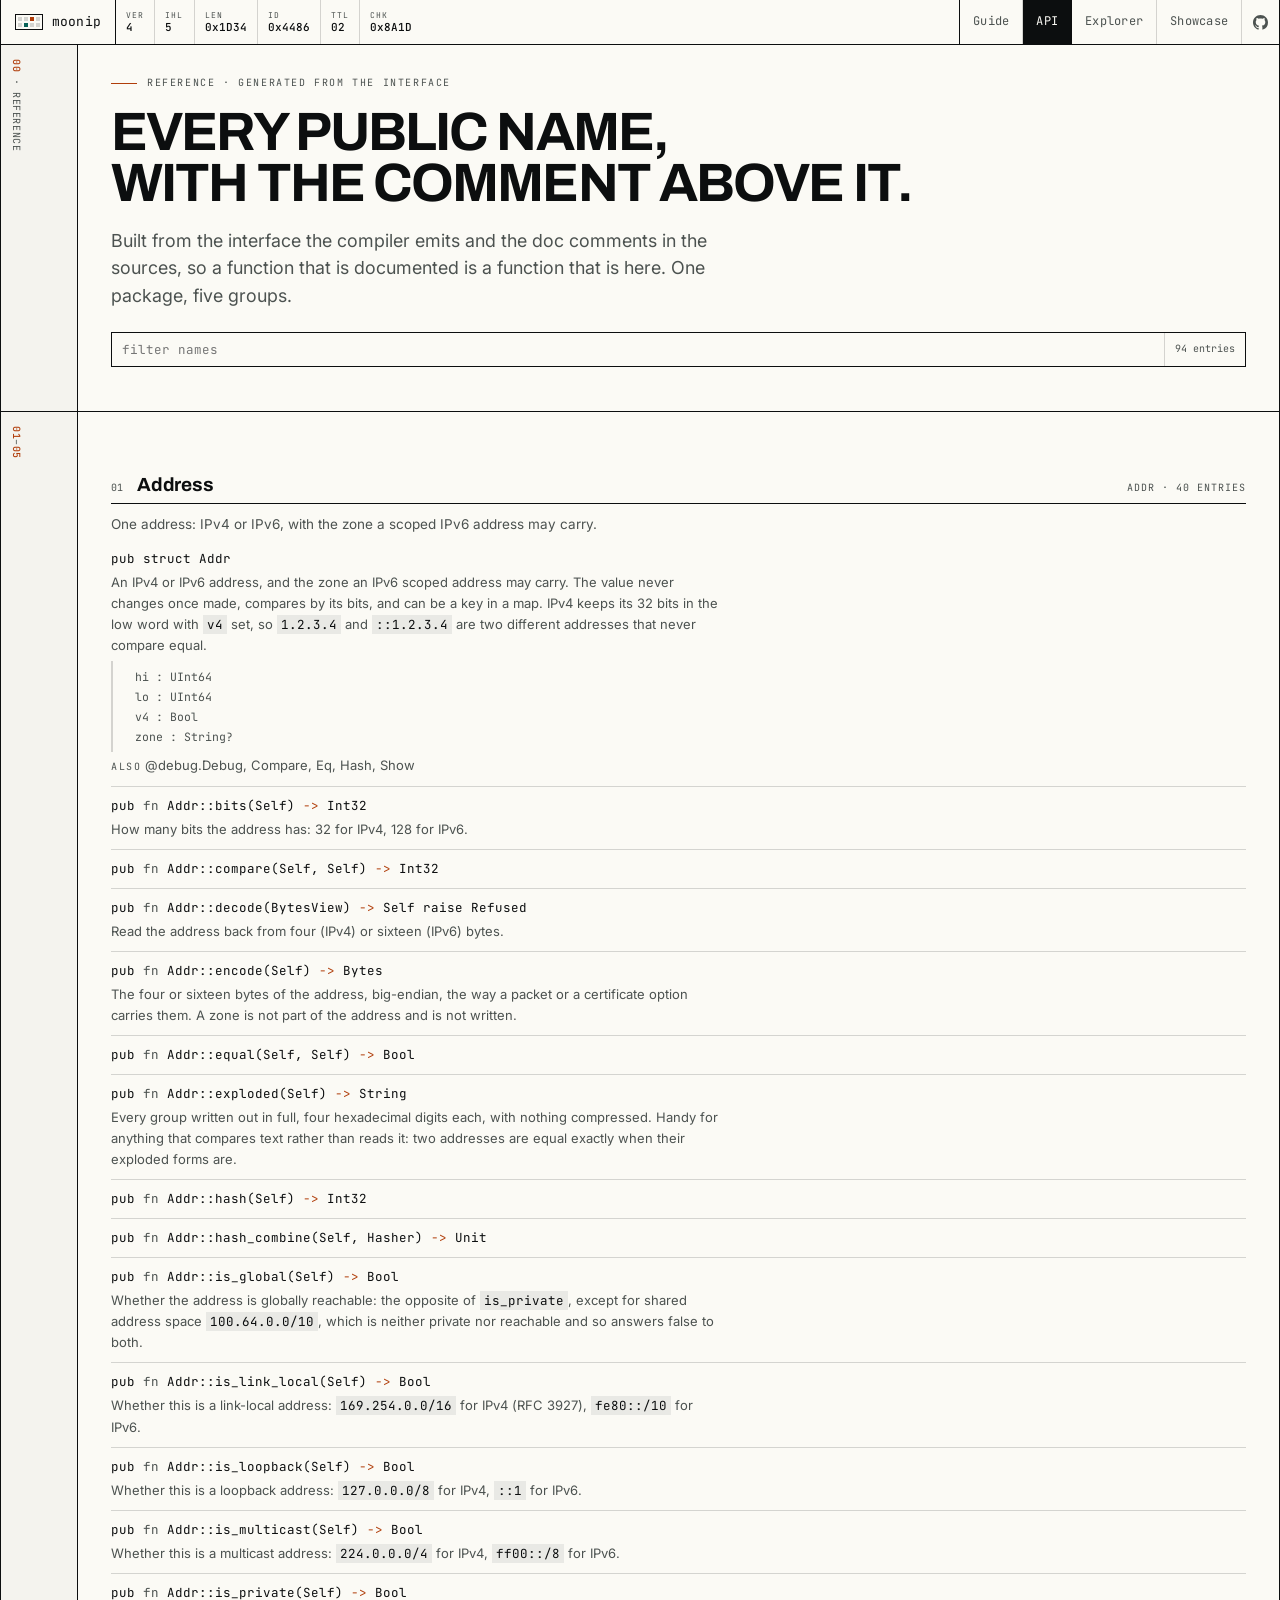
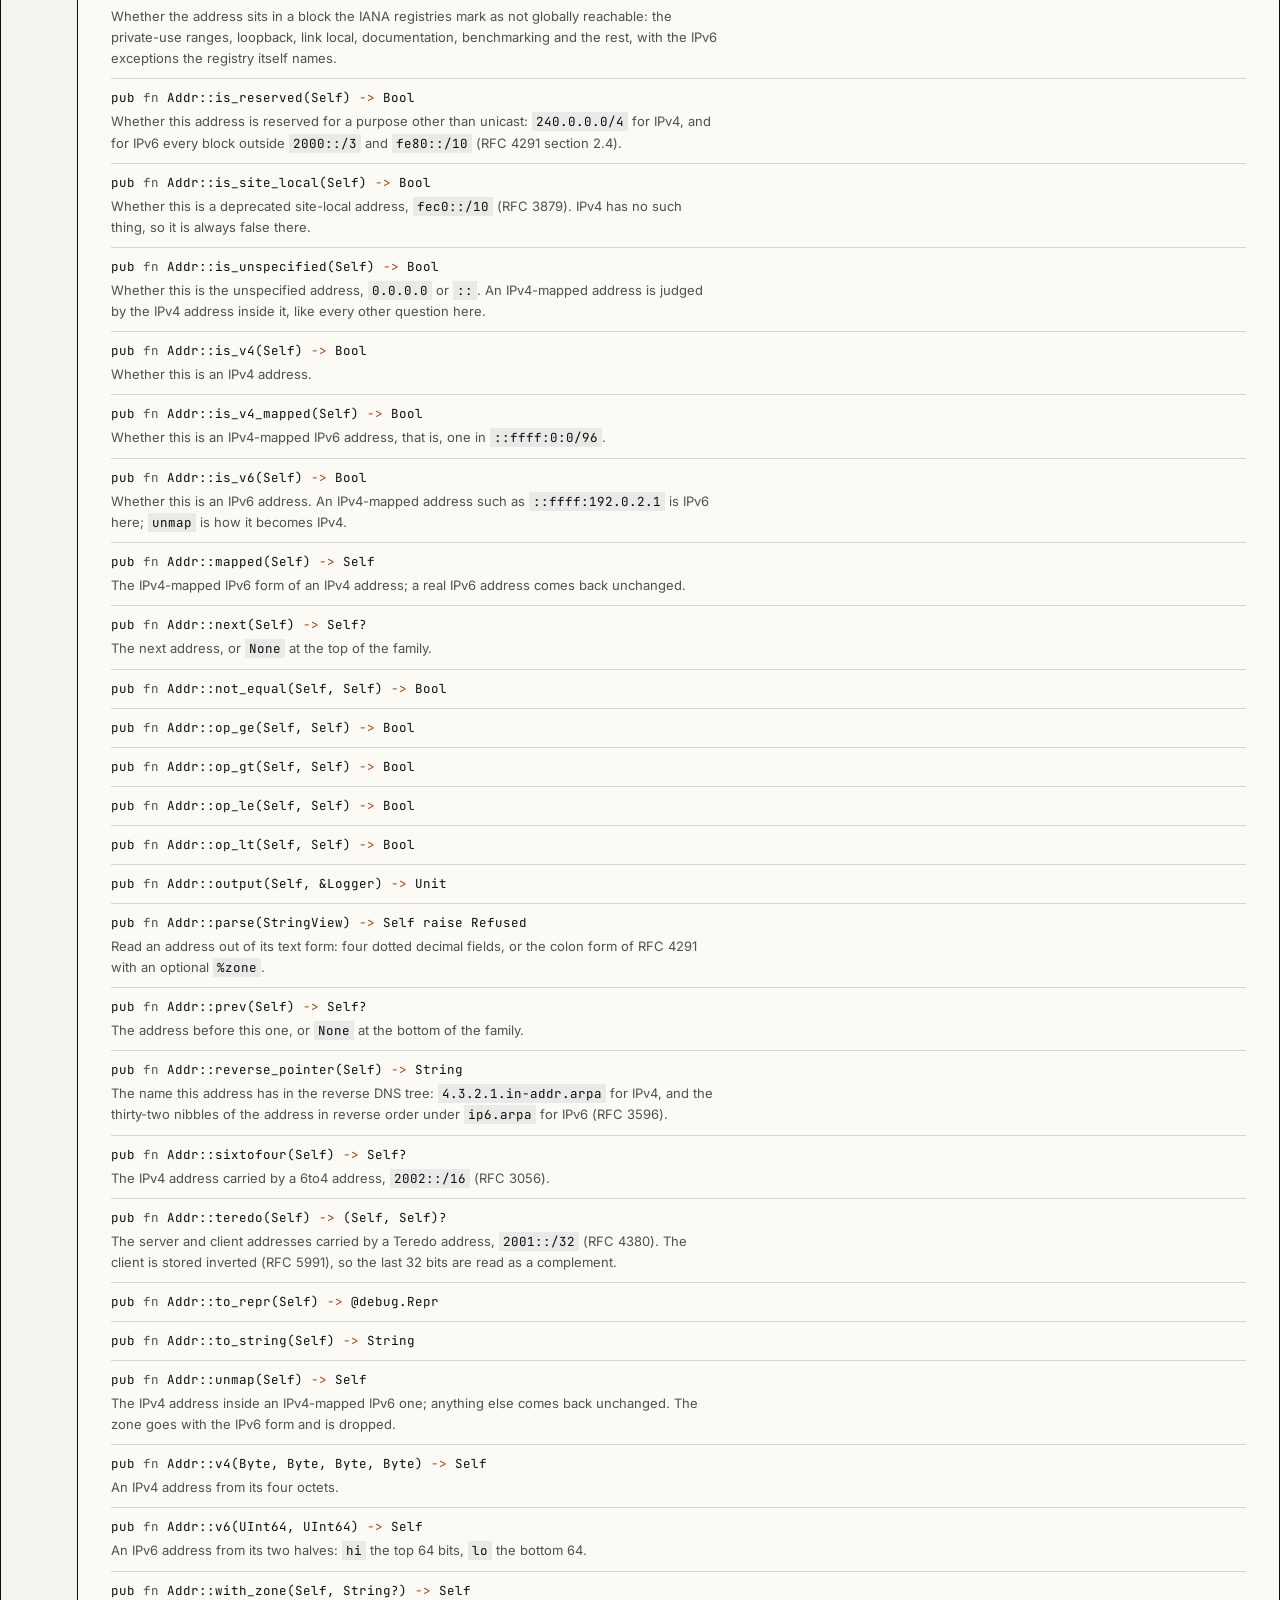
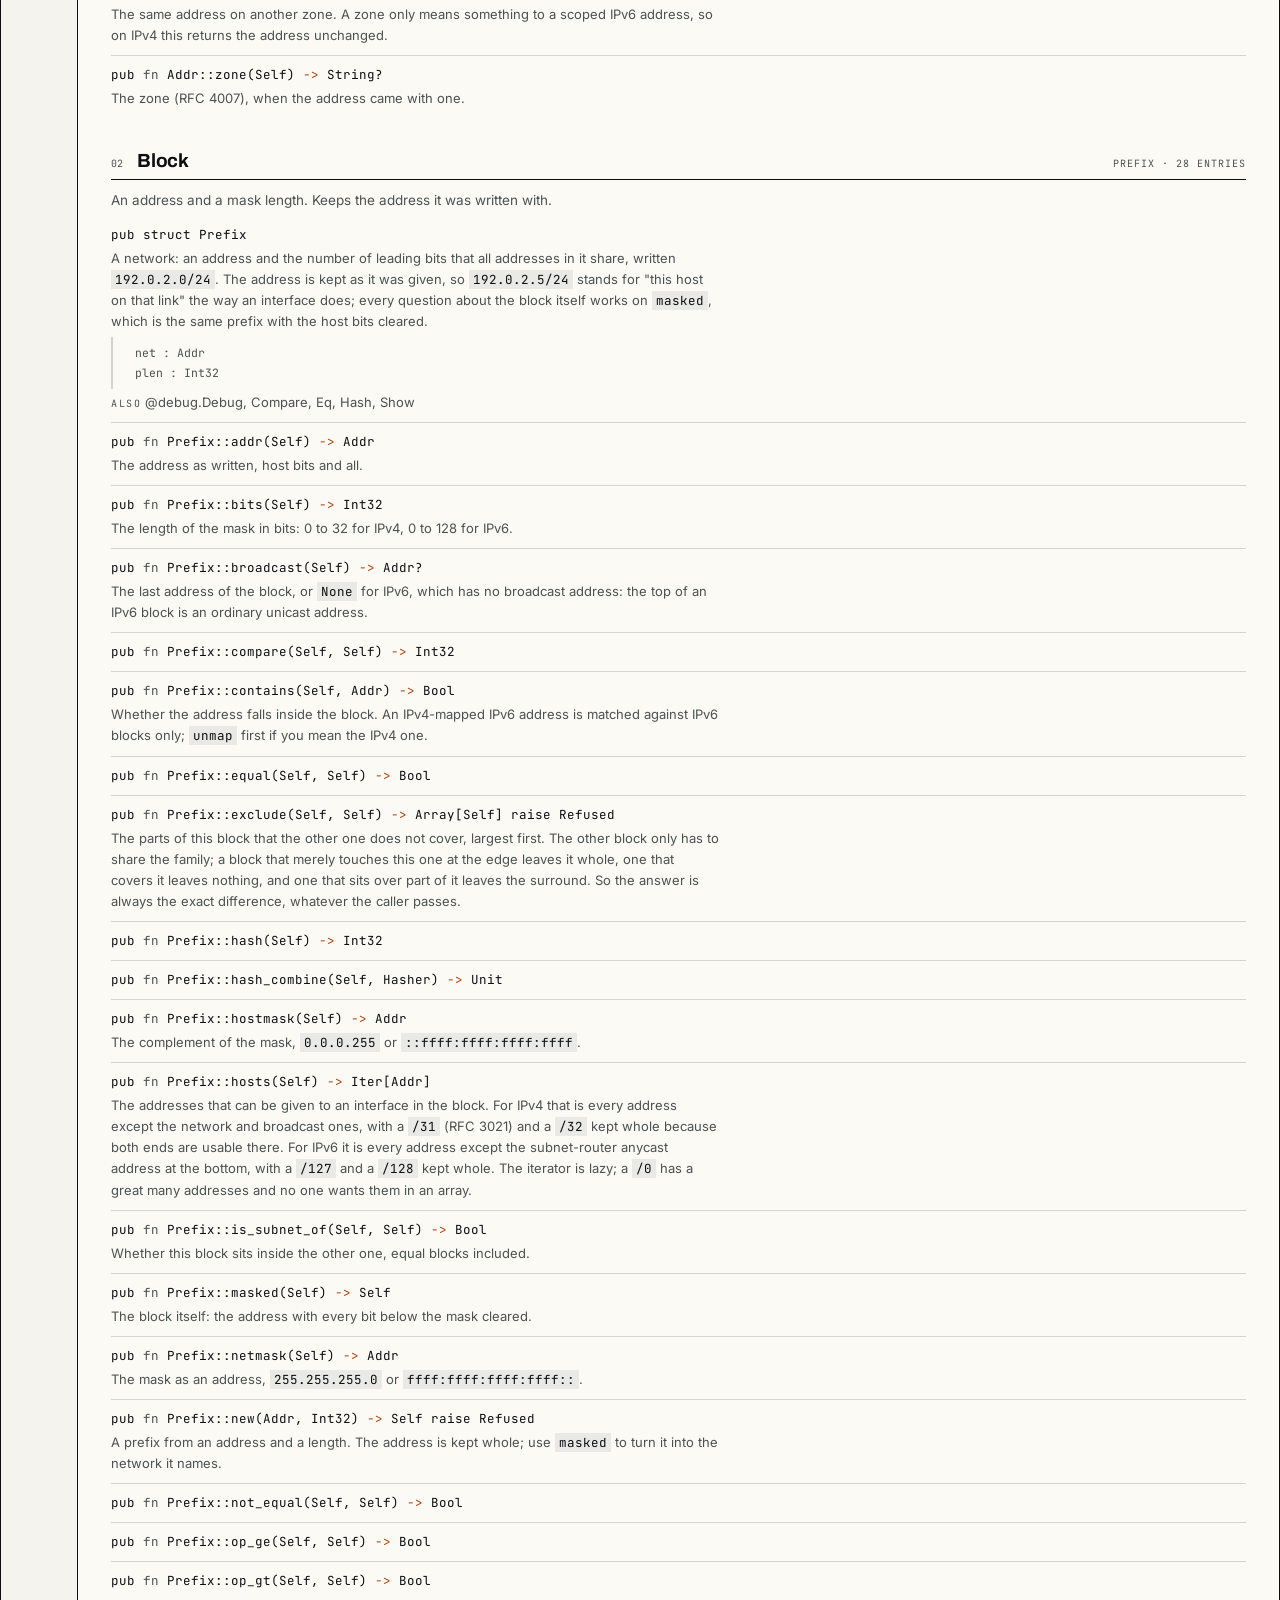
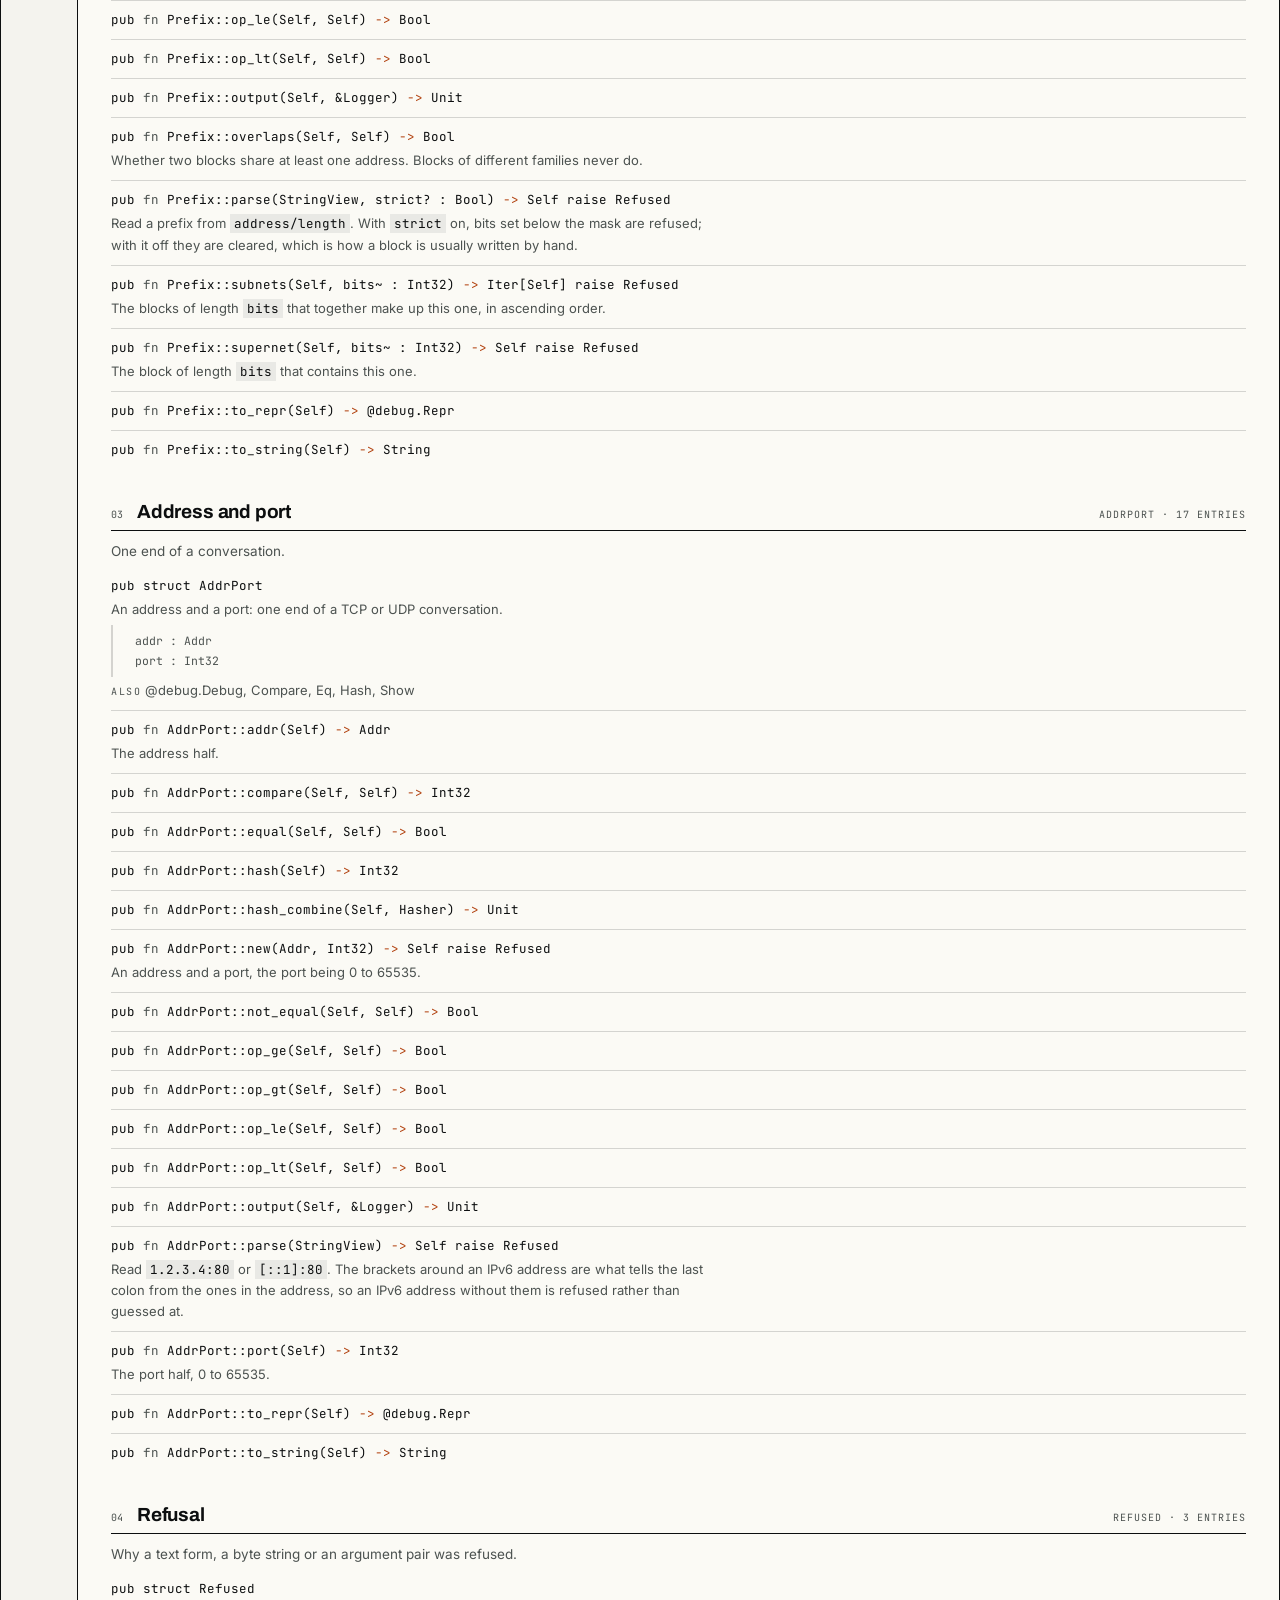
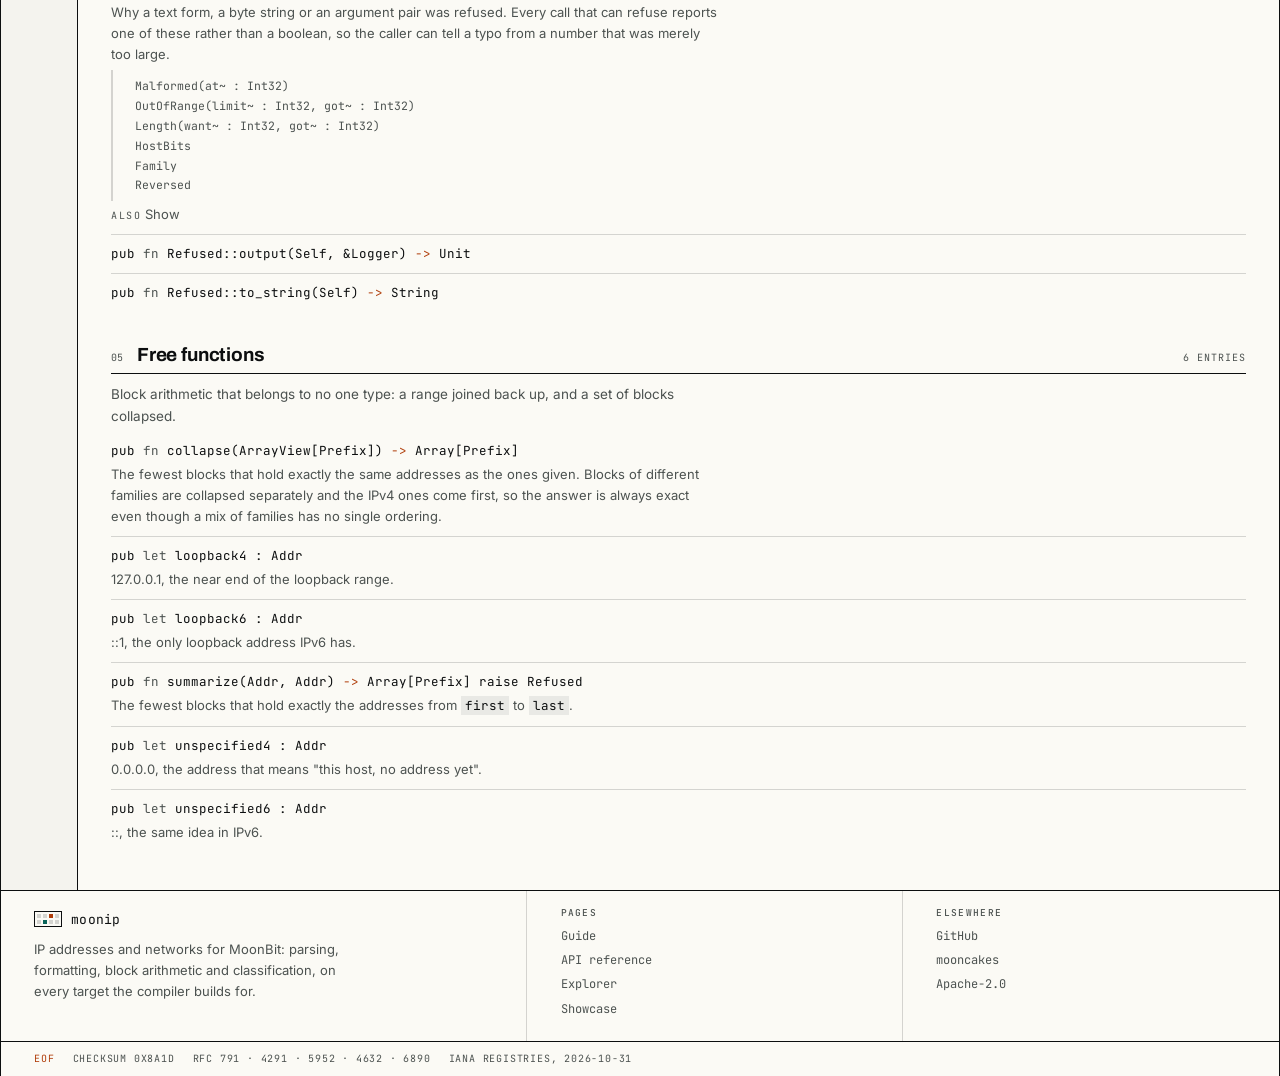
==== commit 3322c34c: "docs(moonip): a showcase of two protocol mechanics, a theme switch, a way back up. Three things, all" ====
--- a/docs/api.html
+++ b/docs/api.html
@@ -13,8 +13,9 @@
 <link rel="stylesheet" href="https://fonts.googleapis.com/css2?family=Archivo:wght@600;700&family=Inter:wght@400;500;600&family=JetBrains+Mono:wght@400;500&display=swap">
 <link rel="stylesheet" href="./assets/site.css">
 <script type="module" src="./assets/scrollbar.js"></script>
+<script>try{var t=localStorage.getItem("moonip.theme");if(t==="light"||t==="dark")document.documentElement.dataset.theme=t;}catch(e){}</script>
 </head>
-<body>
+<body id="top">
 
 <header class="hdr">
   <div class="hdr-in">
@@ -31,6 +32,7 @@
       <a href="./guide.html">Guide</a>
       <a href="./api.html" class="on">API</a>
       <a href="./explorer.html">Explorer</a>
+      <a href="./showcase.html">Showcase</a>
       <a class="gh" href="https://github.com/moonbitstack/moonip" aria-label="GitHub repository" title="GitHub">
         <svg viewBox="0 0 16 16" fill="currentColor" aria-hidden="true"><path d="M8 0C3.58 0 0 3.58 0 8c0 3.54 2.29 6.53 5.47 7.59.4.07.55-.17.55-.38 0-.19-.01-.82-.01-1.49-2.01.37-2.53-.49-2.69-.94-.09-.23-.48-.94-.82-1.13-.28-.15-.68-.52-.01-.53.63-.01 1.08.58 1.23.82.72 1.21 1.87.87 2.33.66.07-.52.28-.87.51-1.07-1.78-.2-3.64-.89-3.64-3.95 0-.87.31-1.59.82-2.15-.08-.2-.36-1.02.08-2.12 0 0 .67-.21 2.2.82.64-.18 1.32-.27 2-.27s1.36.09 2 .27c1.53-1.04 2.2-.82 2.2-.82.44 1.1.16 1.92.08 2.12.51.56.82 1.27.82 2.15 0 3.07-1.87 3.75-3.65 3.95.29.25.54.73.54 1.48 0 1.07-.01 1.93-.01 2.2 0 .21.15.46.55.38A8.01 8.01 0 0 0 16 8c0-4.42-3.58-8-8-8Z"/></svg>
       </a>
@@ -443,6 +445,7 @@
           <li><a href="./guide.html">Guide</a></li>
           <li><a href="./api.html">API reference</a></li>
           <li><a href="./explorer.html">Explorer</a></li>
+          <li><a href="./showcase.html">Showcase</a></li>
         </ul>
       </div>
       <div>
@@ -463,6 +466,11 @@
   </div>
 </footer>
 
+<a class="totop" id="totop" href="#top" aria-label="Back to top" title="Back to top">
+  <svg viewBox="0 0 16 16" aria-hidden="true"><path d="M8 12.6V4.2M4 8.2l4-4 4 4"/></svg>
+  <span>top</span>
+</a>
+
 <script type="module" src="./assets/site.js"></script>
 </body>
 </html>
--- a/docs/assets/site.css
+++ b/docs/assets/site.css
@@ -27,8 +27,12 @@
   color-scheme: light dark;
 }
 
+/* The same dark palette twice, because a media query and an attribute cannot share
+   a block: the first copy answers the system, the second answers the switch on the
+   explorer, which writes data-theme on the root and outranks the system either way.
+   Change one and change the other. */
 @media (prefers-color-scheme: dark) {
-  :root {
+  :root:not([data-theme="light"]) {
     --ground: #070809;
     --field: #0e1113;
     --panel: #151a1c;
@@ -42,7 +46,29 @@
     --v4-soft: color-mix(in srgb, #f0863a 16%, var(--field));
     --v6: #3fc7b8;
     --v6-soft: color-mix(in srgb, #3fc7b8 16%, var(--field));
-  }
+    color-scheme: dark;
+  }
+}
+
+:root[data-theme="dark"] {
+  --ground: #070809;
+  --field: #0e1113;
+  --panel: #151a1c;
+  --panel-ink: #e2ddce;
+  --ink: #e7e2d4;
+  --ink-2: #9aa09c;
+  --rule: color-mix(in srgb, var(--ink) 72%, transparent);
+  --rule-soft: color-mix(in srgb, var(--ink) 15%, transparent);
+  --rule-mid: color-mix(in srgb, var(--ink) 34%, transparent);
+  --v4: #f0863a;
+  --v4-soft: color-mix(in srgb, #f0863a 16%, var(--field));
+  --v6: #3fc7b8;
+  --v6-soft: color-mix(in srgb, #3fc7b8 16%, var(--field));
+  color-scheme: dark;
+}
+
+:root[data-theme="light"] {
+  color-scheme: light;
 }
 
 *,
@@ -284,14 +310,31 @@
   display: block;
 }
 
-@media (width <= 560px) {
+@media (width <= 620px) {
   nav.nav a {
-    padding: 0 9px;
+    padding: 0 7px;
     font-size: 11.5px;
   }
 
   nav.nav a.gh {
     display: none;
+  }
+
+  /* The switch leaves the strip on a phone and takes the far corner, facing the
+     top control across the bottom of the page. The navigation keeps its four
+     words instead. */
+  .themesw {
+    position: fixed;
+    left: 14px;
+    bottom: 16px;
+    z-index: 40;
+    height: 44px;
+    border: 1px solid var(--rule);
+    background: var(--field);
+  }
+
+  .themesw button {
+    padding: 0 9px;
   }
 }
 
@@ -1411,21 +1454,31 @@
 
 /* ---------- a caption under a diagram ---------- */
 
+/* A hanging indent rather than two columns: the label is inline, so a caption can
+   hold code or emphasis without every run of text becoming its own grid cell. */
 .figcap {
-  display: grid;
-  grid-template-columns: auto minmax(0, 1fr);
-  gap: 12px;
+  display: block;
+  padding-left: 4.9em;
+  text-indent: -4.9em;
   font-family: var(--mono);
   font-size: 10.5px;
   letter-spacing: 0.02em;
   line-height: 1.55;
   color: var(--ink-2);
   margin-top: 8px;
-  max-width: 78ch;
+  max-width: 82ch;
 }
 
 .figcap b {
+  display: inline-block;
+  width: 4.9em;
+  text-indent: 0;
   white-space: nowrap;
+}
+
+.figcap i {
+  font-style: italic;
+  color: var(--ink);
 }
 
 .figcap b {
@@ -1451,3 +1504,871 @@
   font-style: normal;
   color: var(--v4);
 }
+
+/* ---------- the header map ----------
+   The opening diagram is an IPv4 header drawn to scale: one column per bit, a cube
+   per field, the width of the field as its span. Two fields are this package's
+   business; the rest are struck through as somebody else's. It doubles as the
+   table of contents for the reference. */
+
+.hmap {
+  border: 1px solid var(--rule);
+  border-bottom: 0;
+  background: var(--field);
+}
+
+.hmap-row {
+  display: grid;
+  grid-template-columns: repeat(32, minmax(0, 1fr));
+  border-bottom: 1px solid var(--rule);
+}
+
+.hmap-f {
+  grid-column: span var(--w, 8);
+  padding: 7px 8px 9px;
+  border-right: 1px solid var(--rule);
+  min-width: 0;
+  display: block;
+  text-decoration: none;
+  color: inherit;
+  position: relative;
+  transition: background 120ms ease;
+}
+
+.hmap-f:last-child {
+  border-right: 0;
+}
+
+.hmap-f b {
+  display: block;
+  font-family: var(--mono);
+  font-size: 10px;
+  font-weight: 500;
+  letter-spacing: 0.06em;
+  text-transform: uppercase;
+  white-space: nowrap;
+  overflow: hidden;
+  text-overflow: ellipsis;
+  color: var(--ink);
+}
+
+.hmap-f i {
+  display: block;
+  font-style: normal;
+  font-family: var(--mono);
+  font-size: 9px;
+  letter-spacing: 0.06em;
+  color: var(--ink-2);
+  margin-top: 2px;
+  white-space: nowrap;
+}
+
+/* Everything the parser does not touch is hatched out, the way a datasheet marks
+   a field that is reserved, so the eye finds the two rows that matter without
+   reading a word. */
+.hmap-f.else {
+  background: repeating-linear-gradient(
+    -45deg,
+    transparent 0 6px,
+    color-mix(in srgb, var(--ink) 7%, transparent) 6px 7px
+  );
+}
+
+.hmap-f.else b {
+  color: var(--ink-2);
+}
+
+.hmap-f.else i {
+  opacity: 0.65;
+}
+
+.hmap-f.ours {
+  background: var(--v4-soft);
+}
+
+.hmap-f.ours b {
+  color: var(--v4);
+}
+
+.hmap-f:hover,
+.hmap-f:focus-visible {
+  background: color-mix(in srgb, var(--v4) 14%, var(--field));
+  outline: 0;
+}
+
+.hmap-f.else:hover {
+  background: color-mix(in srgb, var(--v4) 12%, var(--field));
+}
+
+.hmap-out {
+  display: flex;
+  flex-wrap: wrap;
+  gap: 4px 10px;
+  align-items: baseline;
+  margin-top: 14px;
+  border-left: 2px solid var(--v4);
+  padding: 2px 0 2px 10px;
+  font-family: var(--mono);
+  font-size: 11.5px;
+  line-height: 1.5;
+  color: var(--ink-2);
+  min-height: 26px;
+  max-width: 82ch;
+}
+
+.hmap-out b {
+  color: var(--v4);
+  font-weight: 500;
+  text-transform: uppercase;
+  letter-spacing: 0.1em;
+  font-size: 9.5px;
+}
+
+.hmap-out .api {
+  color: var(--ink);
+}
+
+/* ---------- the payload ---------- */
+
+.payload {
+  border: 1px dashed var(--rule-mid);
+  border-top: 0;
+  padding: 22px var(--pad) 26px;
+  position: relative;
+}
+
+.payload::before {
+  content: "payload";
+  position: absolute;
+  top: -7px;
+  left: var(--pad);
+  padding: 0 6px;
+  background: var(--field);
+  font-family: var(--mono);
+  font-size: 9px;
+  letter-spacing: 0.16em;
+  text-transform: uppercase;
+  color: var(--ink-2);
+}
+
+@media (width <= 760px) {
+  .hmap-f {
+    padding: 6px 3px 8px;
+  }
+
+  .hmap-f b {
+    font-size: 7.5px;
+    letter-spacing: -0.01em;
+  }
+
+  .hmap-f i {
+    display: none;
+  }
+
+  /* Three bits is narrower than the word "flags". */
+  .hmap-f.tiny b {
+    display: none;
+  }
+
+  .hmap-f.ours b {
+    font-size: 8.5px;
+    letter-spacing: 0.04em;
+  }
+
+  .payload {
+    padding: 18px 14px 20px;
+  }
+
+  .payload::before {
+    left: 14px;
+  }
+}
+
+/* ---------- back to the top ----------
+   The control is a field in the margin, not a floating pill: a square with a
+   chevron and the word under it. On a wide screen it lives in the empty gutter to
+   the left of the frame, halfway down; where there is no gutter it takes the
+   bottom-right corner. It appears when the page leaves the top, which is also when
+   the scrollbar appears, so the two arrive together. */
+
+.totop {
+  --tx: 8px;
+  --ty: 0px;
+  position: fixed;
+  z-index: 40;
+  right: 16px;
+  bottom: 16px;
+  width: 44px;
+  height: 44px;
+  display: flex;
+  flex-direction: column;
+  align-items: center;
+  justify-content: center;
+  gap: 2px;
+  border: 1px solid var(--rule);
+  background: var(--field);
+  color: var(--ink);
+  text-decoration: none;
+  font-family: var(--mono);
+  font-size: 8.5px;
+  line-height: 1;
+  letter-spacing: 0.12em;
+  text-transform: uppercase;
+  opacity: 0;
+  transform: translate(var(--tx), var(--ty));
+  pointer-events: none;
+  transition: opacity 160ms ease, transform 160ms ease, background 120ms ease,
+    color 120ms ease;
+}
+
+.totop svg {
+  width: 14px;
+  height: 14px;
+  display: block;
+  fill: none;
+  stroke: currentColor;
+  stroke-width: 1.4;
+}
+
+.totop span {
+  font-size: 8px;
+}
+
+.totop.on {
+  opacity: 1;
+  --tx: 0px;
+  pointer-events: auto;
+}
+
+.totop:hover,
+.totop:focus-visible {
+  background: var(--ink);
+  color: var(--field);
+  outline: 0;
+}
+
+@media (width >= 1440px) {
+  .totop {
+    --tx: -8px;
+    --ty: -50%;
+    right: auto;
+    bottom: auto;
+    top: 50%;
+    left: calc((100vw - 1280px) / 2 - 58px);
+    width: 40px;
+    height: 46px;
+  }
+}
+
+@media print {
+  .totop {
+    display: none;
+  }
+}
+
+/* ---------- the day / night switch ----------
+   Two positions, in the same cells the navigation uses, so it reads as another
+   field of the strip rather than a control bolted to it. */
+
+.themesw {
+  display: flex;
+  align-items: stretch;
+  border-left: 1px solid var(--rule-soft);
+}
+
+.themesw button {
+  display: flex;
+  align-items: center;
+  border: 0;
+  border-right: 1px solid var(--rule-soft);
+  background: none;
+  padding: 0 9px;
+  font-family: var(--mono);
+  font-size: 9.5px;
+  letter-spacing: 0.1em;
+  text-transform: uppercase;
+  color: var(--ink-2);
+  cursor: pointer;
+}
+
+.themesw button:hover {
+  color: var(--ink);
+  background: color-mix(in srgb, var(--ink) 6%, transparent);
+}
+
+.themesw button[aria-pressed="true"] {
+  color: var(--field);
+  background: var(--ink);
+}
+
+.themesw button:focus-visible {
+  outline: 1px solid var(--v4);
+  outline-offset: -3px;
+}
+
+@media (width <= 560px) {
+  .themesw button {
+    padding: 0 7px;
+    font-size: 9px;
+    letter-spacing: 0.04em;
+  }
+}
+
+/* ---------- showcase: two instruments ---------- */
+
+.exhibit {
+  border: 1px solid var(--rule);
+  background: var(--field);
+}
+
+.exhibit-head {
+  display: flex;
+  flex-wrap: wrap;
+  align-items: baseline;
+  gap: 6px 14px;
+  padding: 8px 10px;
+  border-bottom: 1px solid var(--rule);
+  font-family: var(--mono);
+  font-size: 10.5px;
+  letter-spacing: 0.04em;
+  color: var(--ink-2);
+}
+
+.exhibit-head b {
+  color: var(--ink);
+  font-weight: 500;
+}
+
+.exhibit-head .r {
+  margin-left: auto;
+  font-size: 9.5px;
+  letter-spacing: 0.12em;
+  text-transform: uppercase;
+}
+
+/* ---------- fragmentation ---------- */
+
+.frag-scroll {
+  position: relative;
+  height: 185vh;
+  margin-top: 18px;
+}
+
+.frag-pin {
+  position: sticky;
+  top: var(--hdr);
+  min-height: calc(100vh - var(--hdr));
+  display: flex;
+  flex-direction: column;
+  justify-content: center;
+}
+
+.frag-inner {
+  display: grid;
+  grid-template-columns: minmax(0, 1fr) 236px;
+  align-items: center;
+  gap: 24px;
+  width: 100%;
+  padding: 16px 14px 18px;
+}
+
+.frag-stage {
+  --qgap: 40px;
+  --bar-y: 262px;
+  position: relative;
+  height: 384px;
+  width: calc(47 * 1ch);
+  max-width: 100%;
+  font-family: var(--mono);
+  font-size: clamp(12px, 1.9vw, 21px);
+}
+
+/* The queue is where fragments wait on the wire, one row each. */
+.frag-queue {
+  position: absolute;
+  inset: 0 0 auto 0;
+  height: var(--bar-y);
+  border-left: 1px dashed var(--rule-mid);
+  background-image: repeating-linear-gradient(
+    to bottom,
+    transparent 0 calc(var(--qgap) - 1px),
+    var(--rule-soft) calc(var(--qgap) - 1px) var(--qgap)
+  );
+  background-position: 0 0;
+}
+
+.frag-empty {
+  position: absolute;
+  top: 46%;
+  left: 1.2ch;
+  margin: 0;
+  font-size: 9px;
+  letter-spacing: 0.14em;
+  text-transform: uppercase;
+  color: var(--ink-2);
+  opacity: 0;
+  transition: opacity 240ms ease;
+}
+
+.frag-empty.on {
+  opacity: 1;
+}
+
+.frag-queue::before {
+  content: "wire";
+  position: absolute;
+  top: -16px;
+  left: -1px;
+  padding-right: 6px;
+  background: var(--field);
+  font-size: 9px;
+  letter-spacing: 0.18em;
+  text-transform: uppercase;
+  color: var(--ink-2);
+}
+
+.frag-card {
+  position: absolute;
+  top: calc(var(--k) * var(--qgap));
+  left: 0;
+  width: calc(var(--len) / 47 * 100%);
+  height: calc(var(--qgap) - 6px);
+  display: flex;
+  align-items: center;
+  justify-content: center;
+  gap: 4px;
+  border: 1px solid var(--rule-mid);
+  background: var(--ground);
+  font-size: 9.5px;
+  line-height: 1;
+  color: var(--ink-2);
+  white-space: nowrap;
+  overflow: hidden;
+  z-index: 2;
+  transition: left 560ms cubic-bezier(0.2, 0.75, 0.2, 1),
+    top 560ms cubic-bezier(0.2, 0.75, 0.2, 1), background 240ms ease,
+    border-color 240ms ease, color 240ms ease;
+}
+
+.frag-stage.booting .frag-card {
+  transition: none;
+}
+
+.frag-card b {
+  font-weight: 500;
+  color: var(--ink);
+}
+
+.frag-card i {
+  font-style: normal;
+  font-size: 8.5px;
+  letter-spacing: 0.02em;
+  opacity: 0.8;
+}
+
+.frag-card.in {
+  top: var(--bar-y);
+  left: calc(var(--off) / 47 * 100%);
+  border-color: var(--v4);
+  background: var(--v4-soft);
+  color: var(--v4);
+}
+
+.frag-card.in b {
+  color: var(--v4);
+}
+
+/* The buffer: one cell per byte, hatched until a fragment covers its span. */
+.frag-bar {
+  position: absolute;
+  top: var(--bar-y);
+  left: 0;
+  width: 100%;
+  height: calc(var(--qgap) - 6px);
+  display: grid;
+  grid-template-columns: repeat(47, minmax(0, 1fr));
+  border: 1px solid var(--rule-mid);
+  background: repeating-linear-gradient(
+    -45deg,
+    transparent 0 5px,
+    color-mix(in srgb, var(--ink) 8%, transparent) 5px 6px
+  );
+}
+
+.frag-bar i {
+  display: block;
+  border-right: 1px solid var(--rule-soft);
+}
+
+.frag-bar i:nth-child(8n) {
+  border-right-color: var(--rule-mid);
+}
+
+.frag-bar i:last-child {
+  border-right: 0;
+}
+
+.frag-axis {
+  position: absolute;
+  top: calc(var(--bar-y) + var(--qgap) + 2px);
+  left: 0;
+  width: 100%;
+  height: 14px;
+  font-size: 8.5px;
+  color: var(--ink-2);
+}
+
+.frag-axis span {
+  position: absolute;
+  top: 0;
+  transform: translateX(-50%);
+  letter-spacing: 0.02em;
+}
+
+.frag-axis span:first-child {
+  transform: none;
+}
+
+.frag-axis::before {
+  content: "";
+  position: absolute;
+  top: -2px;
+  left: 0;
+  width: 100%;
+  height: 3px;
+  border-left: 1px solid var(--rule-mid);
+  border-right: 1px solid var(--rule-mid);
+  border-top: 1px solid var(--rule-soft);
+}
+
+/* The payload line: the bytes themselves, one span each, so a gap is a gap. */
+.frag-text {
+  position: absolute;
+  top: calc(var(--bar-y) + var(--qgap) + 26px);
+  left: 0;
+  font-size: 1em;
+  letter-spacing: 0;
+  white-space: pre;
+  color: var(--ink);
+}
+
+.frag-text i {
+  font-style: normal;
+  color: transparent;
+  background: color-mix(in srgb, var(--ink) 7%, transparent);
+  transition: color 220ms ease, background 220ms ease;
+}
+
+.frag-text i.got {
+  color: var(--ink);
+  background: transparent;
+}
+
+.frag-text i.space.got {
+  background: transparent;
+}
+
+.frag-side {
+  align-self: center;
+  min-width: 0;
+}
+
+.frag-stat {
+  margin: 0 0 10px;
+  font-family: var(--mono);
+  font-size: 10px;
+  letter-spacing: 0.06em;
+  color: var(--ink-2);
+}
+
+.frag-stat b {
+  color: var(--ink);
+  font-weight: 500;
+}
+
+.frag-list {
+  list-style: none;
+  margin: 0;
+  padding: 0;
+  border-top: 1px solid var(--rule);
+  font-family: var(--mono);
+  font-size: 9.5px;
+}
+
+.frag-list li {
+  display: grid;
+  grid-template-columns: 1.8em 1fr auto auto;
+  gap: 6px;
+  align-items: baseline;
+  padding: 5px 2px;
+  border-bottom: 1px solid var(--rule-soft);
+  color: var(--ink-2);
+  transition: color 200ms ease, background 200ms ease;
+}
+
+.frag-list li b {
+  font-weight: 500;
+  color: var(--ink);
+}
+
+.frag-list li.in {
+  color: var(--v4);
+  background: color-mix(in srgb, var(--v4) 7%, transparent);
+}
+
+.frag-list li.in b {
+  color: var(--v4);
+}
+
+.frag-list .hex {
+  grid-column: 1 / -1;
+  font-size: 8.5px;
+  letter-spacing: 0.03em;
+  color: var(--ink-2);
+  opacity: 0.75;
+}
+
+.frag-list li.in .hex {
+  opacity: 1;
+}
+
+@media (width <= 900px) {
+  .frag-inner {
+    grid-template-columns: minmax(0, 1fr);
+    gap: 12px;
+  }
+
+  .frag-stage {
+    --qgap: 30px;
+    --bar-y: 200px;
+    height: 300px;
+    width: 100%;
+    font-size: clamp(10px, 2.9vw, 14px);
+  }
+
+  .frag-bar,
+  .frag-axis {
+    width: 100%;
+    grid-template-columns: repeat(47, minmax(0, 1fr));
+  }
+
+  .frag-bar i:nth-child(8n) {
+    border-right-color: var(--rule-soft);
+  }
+
+  .frag-card {
+    font-size: 8px;
+  }
+
+  .frag-card i {
+    display: none;
+  }
+
+  .frag-scroll {
+    height: 150vh;
+  }
+}
+
+/* ---------- the hop ladder ---------- */
+
+.trace-form {
+  display: flex;
+  flex-wrap: nowrap;
+  gap: 10px;
+  align-items: flex-end;
+  max-width: 620px;
+  margin: 14px 0 0;
+}
+
+.trace-form label {
+  flex: 1 1 auto;
+  min-width: 0;
+}
+
+.trace-form span {
+  display: block;
+  margin-bottom: 3px;
+  font-family: var(--mono);
+  font-size: 9px;
+  letter-spacing: 0.16em;
+  text-transform: uppercase;
+  color: var(--ink-2);
+}
+
+.trace-form input {
+  width: 100%;
+  min-width: 0;
+  padding: 9px 11px;
+  border: 1px solid var(--rule);
+  background: var(--field);
+  color: var(--ink);
+  font-family: var(--mono);
+  font-size: 13px;
+}
+
+.trace-form input:focus {
+  outline: 0;
+  border-color: var(--v4);
+  box-shadow: inset 0 0 0 1px var(--v4);
+}
+
+.trace-form button {
+  padding: 10px 16px;
+  border: 1px solid var(--rule);
+  background: var(--ink);
+  color: var(--field);
+  font-family: var(--mono);
+  font-size: 11px;
+  letter-spacing: 0.08em;
+  cursor: pointer;
+}
+
+.trace-form button:hover {
+  background: var(--v4);
+  border-color: var(--v4);
+}
+
+.chips {
+  display: flex;
+  flex-wrap: wrap;
+  gap: 5px;
+  margin-top: 9px;
+}
+
+.chips button {
+  padding: 3px 7px;
+  border: 1px solid var(--rule-soft);
+  background: none;
+  color: var(--ink-2);
+  font-family: var(--mono);
+  font-size: 10px;
+  cursor: pointer;
+}
+
+.chips button:hover,
+.chips button:focus-visible {
+  border-color: var(--v4);
+  color: var(--ink);
+  outline: 0;
+}
+
+.ladder {
+  margin-top: 18px;
+  border: 1px solid var(--rule);
+  border-bottom: 0;
+}
+
+.hop {
+  display: grid;
+  grid-template-columns: 2.4em 15em minmax(0, 1fr) 3.4em;
+  gap: 8px;
+  align-items: baseline;
+  padding: 8px 10px 8px 9px;
+  border-bottom: 1px solid var(--rule);
+  border-left: 3px solid transparent;
+  font-family: var(--mono);
+  font-size: 11px;
+  line-height: 1.4;
+  color: var(--ink-2);
+  transition: background 200ms ease, border-color 200ms ease, color 200ms ease;
+}
+
+.hop .n {
+  color: var(--ink-2);
+  font-size: 9.5px;
+}
+
+.hop .gate {
+  color: var(--ink);
+  overflow-wrap: anywhere;
+}
+
+.hop .where {
+  color: var(--ink-2);
+  font-size: 9.5px;
+  overflow-wrap: anywhere;
+}
+
+.hop .res {
+  text-align: right;
+  font-size: 9.5px;
+  letter-spacing: 0.08em;
+  text-transform: uppercase;
+}
+
+.hop.idle {
+  opacity: 0.42;
+}
+
+.hop.pass .res {
+  color: var(--ink-2);
+}
+
+.hop.stop {
+  border-left-color: var(--v4);
+  background: var(--v4-soft);
+  color: var(--ink);
+}
+
+.hop.stop .res {
+  color: var(--v4);
+  font-weight: 500;
+}
+
+.hop.stop .n {
+  color: var(--v4);
+}
+
+.verdict {
+  margin-top: 14px;
+  padding: 12px 14px 13px;
+  border: 1px solid var(--rule);
+  border-left: 3px solid var(--v4);
+  background: var(--field);
+  min-height: 74px;
+}
+
+.verdict .k {
+  font-family: var(--mono);
+  font-size: 9px;
+  letter-spacing: 0.16em;
+  text-transform: uppercase;
+  color: var(--ink-2);
+}
+
+.verdict b {
+  display: block;
+  margin: 4px 0 2px;
+  font-family: var(--display);
+  font-size: clamp(18px, 2.1vw, 25px);
+  line-height: 1;
+  letter-spacing: -0.02em;
+  text-transform: uppercase;
+}
+
+.verdict p {
+  margin: 0;
+  font-family: var(--mono);
+  font-size: 10.5px;
+  line-height: 1.5;
+  color: var(--ink-2);
+}
+
+.verdict.neither b {
+  color: var(--v4);
+}
+
+@media (width <= 700px) {
+  .hop {
+    grid-template-columns: 2.1em minmax(0, 1fr) 3em;
+    font-size: 10px;
+  }
+
+  .hop .gate {
+    grid-column: 2;
+  }
+
+  .hop .where {
+    display: none;
+  }
+}
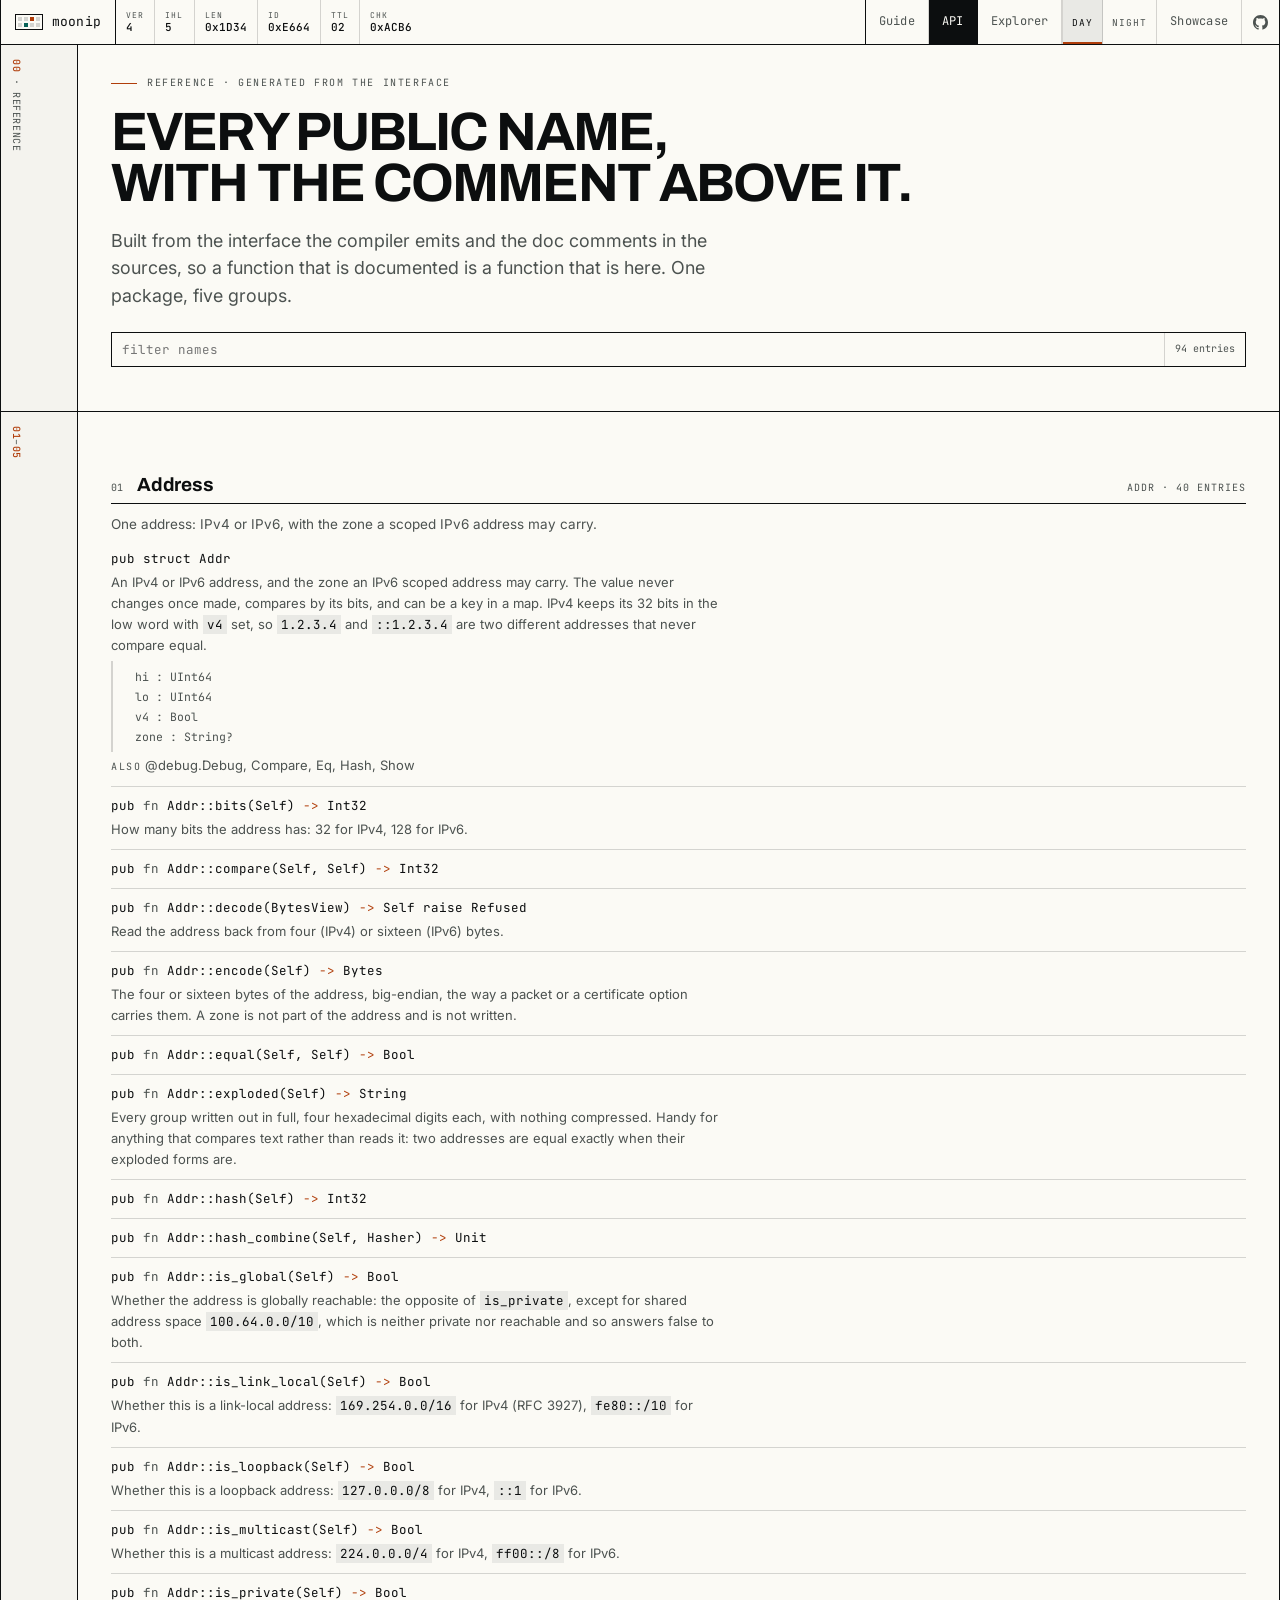
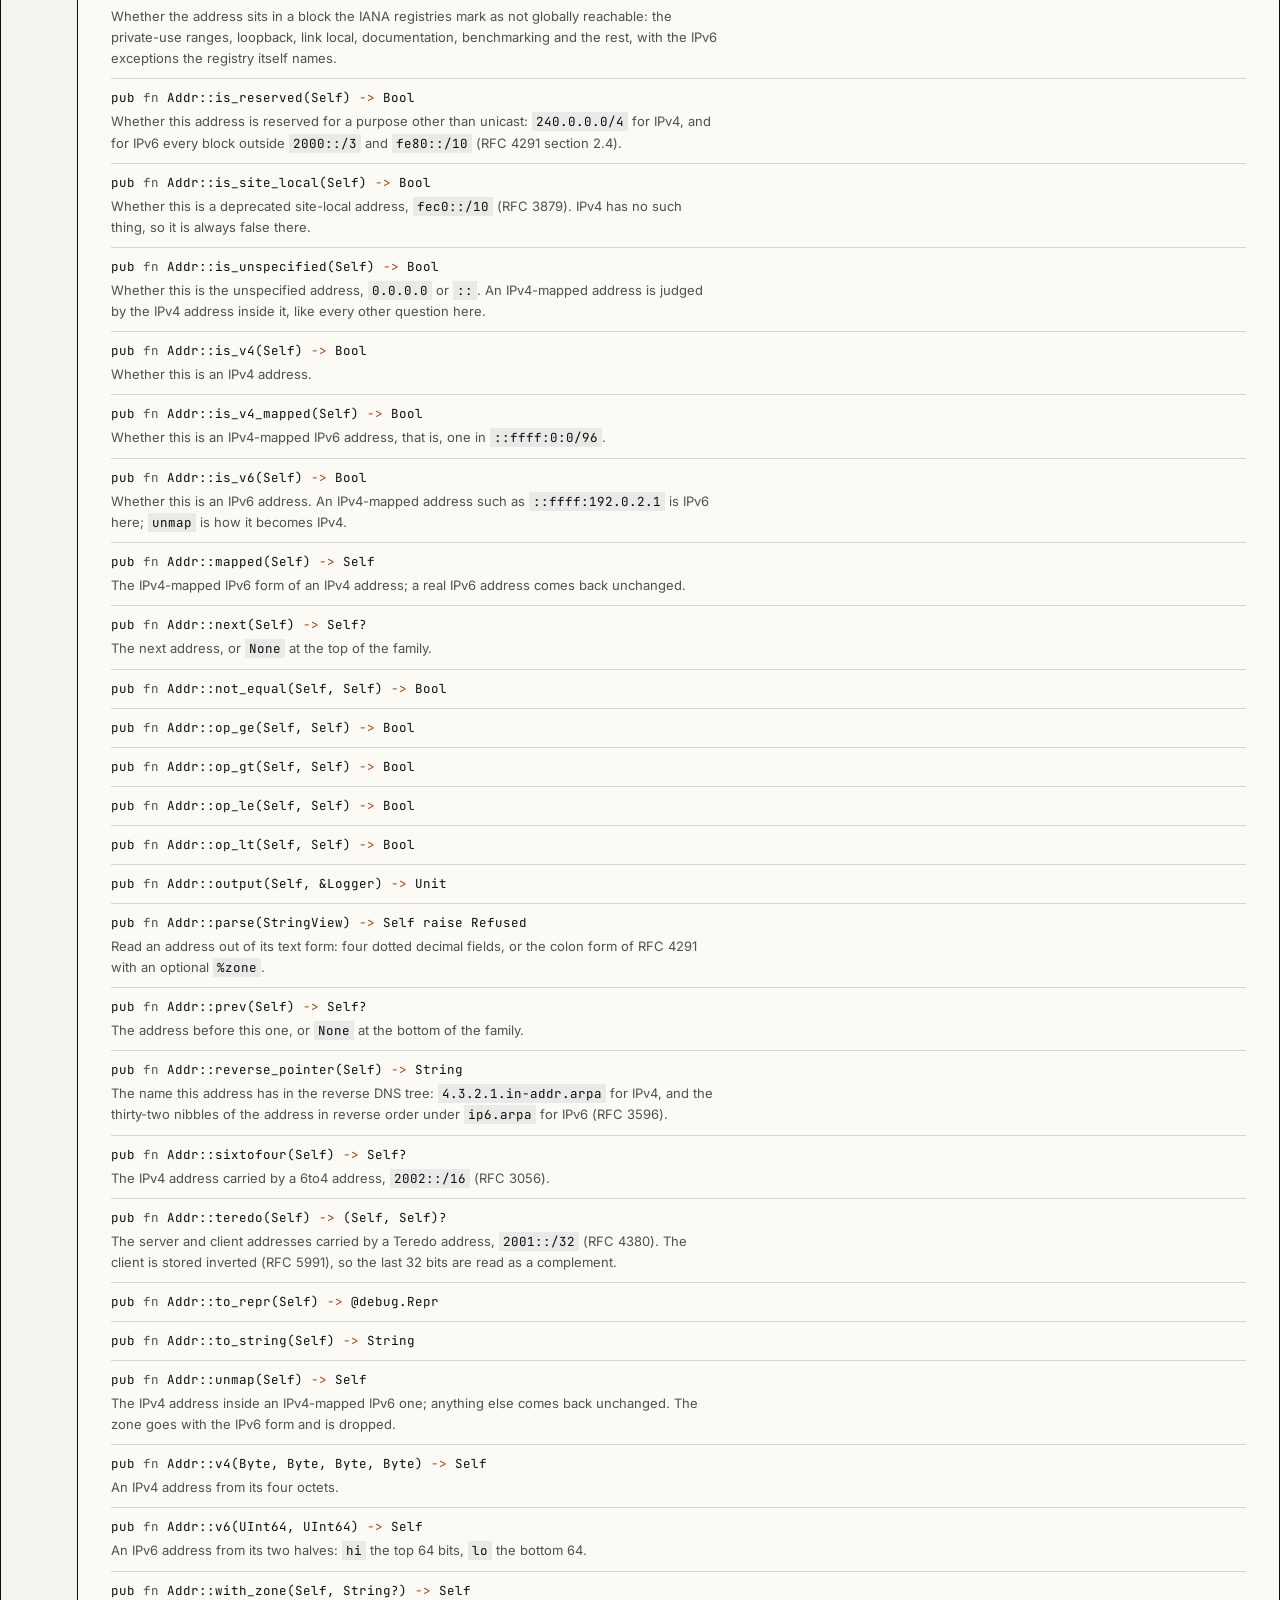
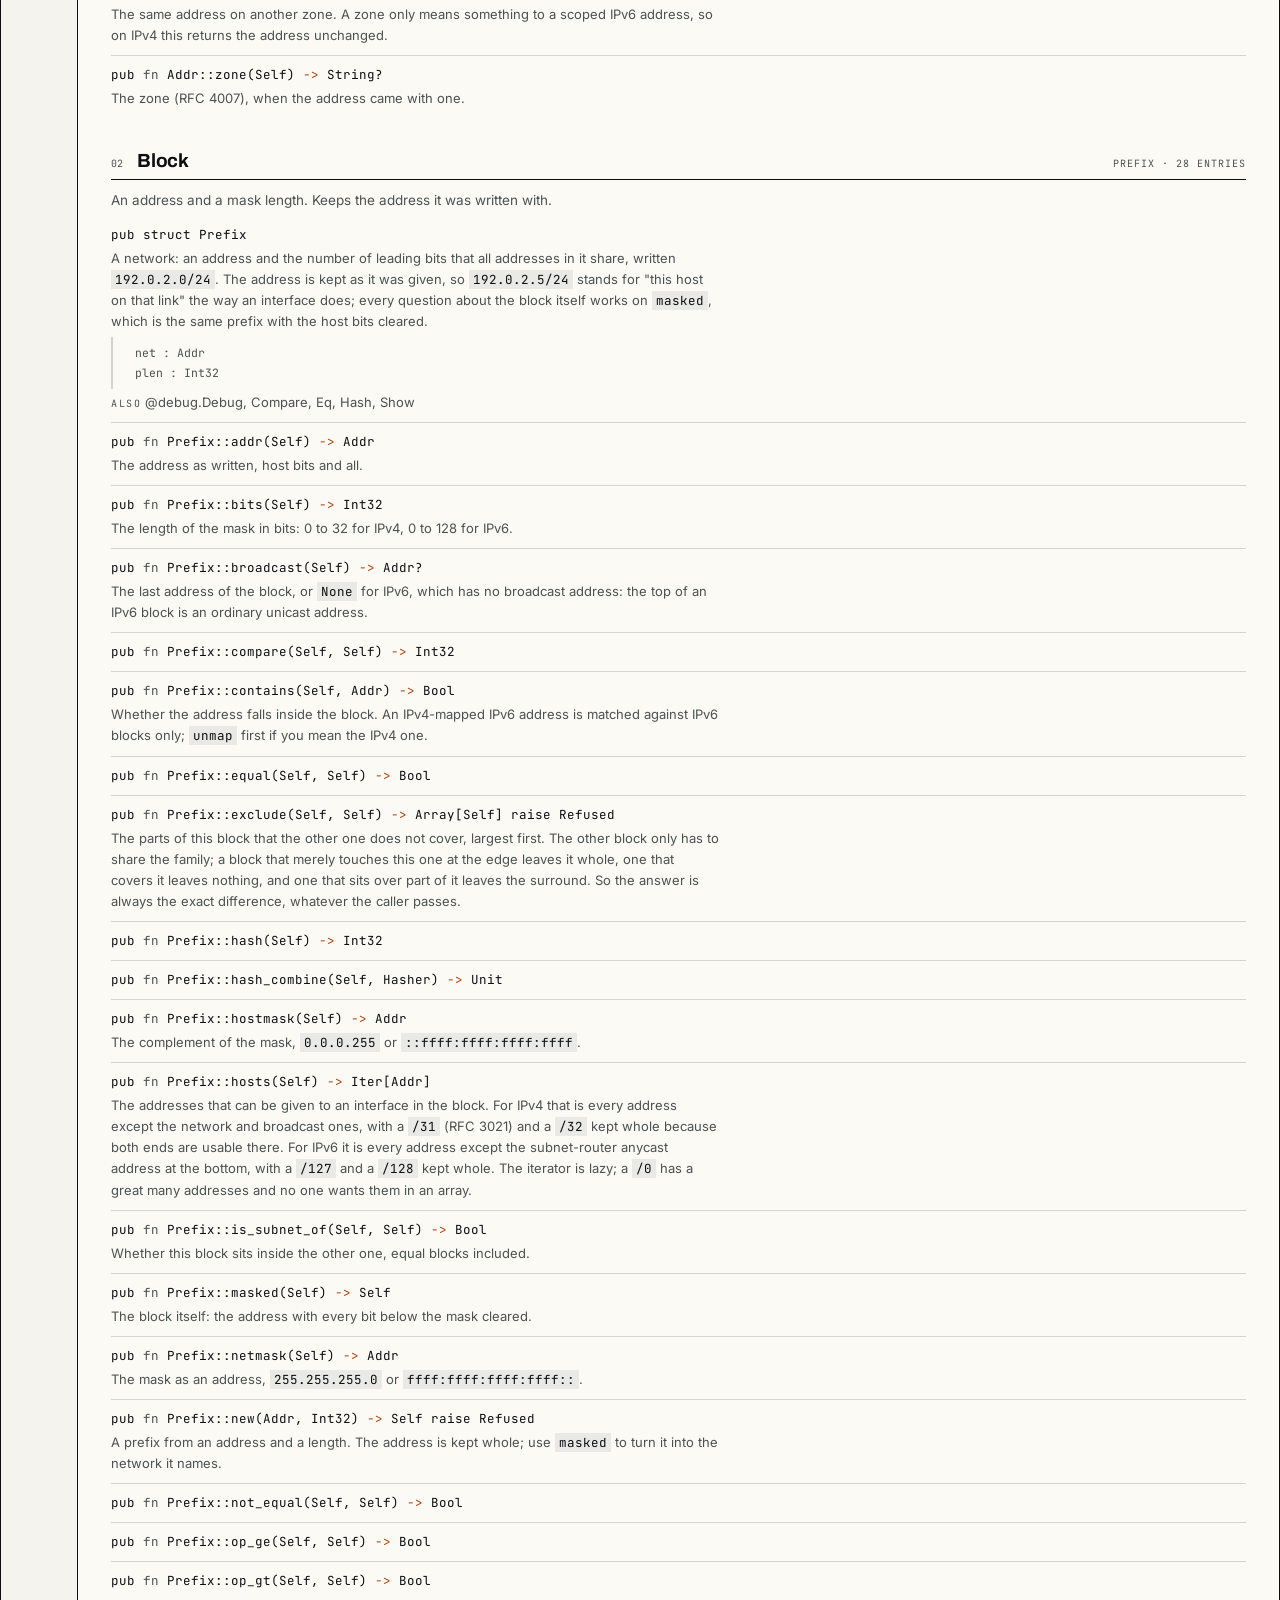
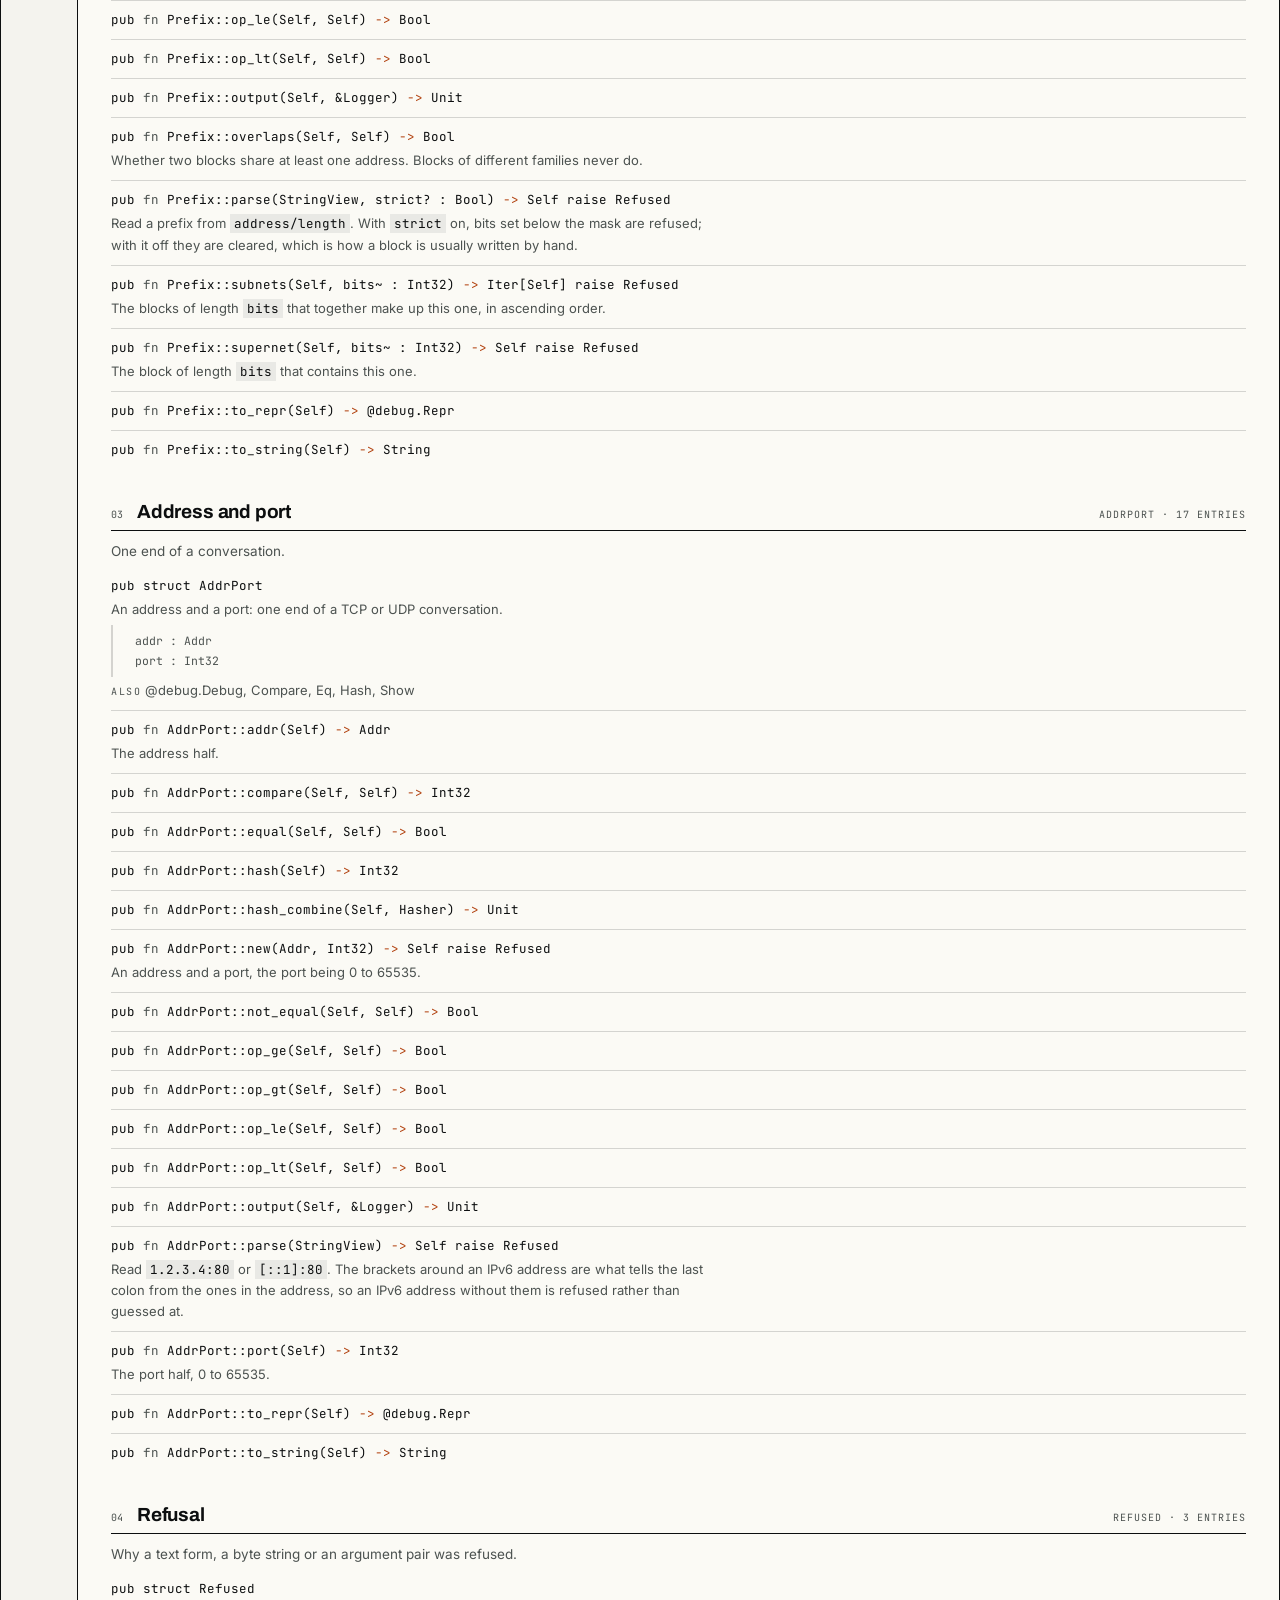
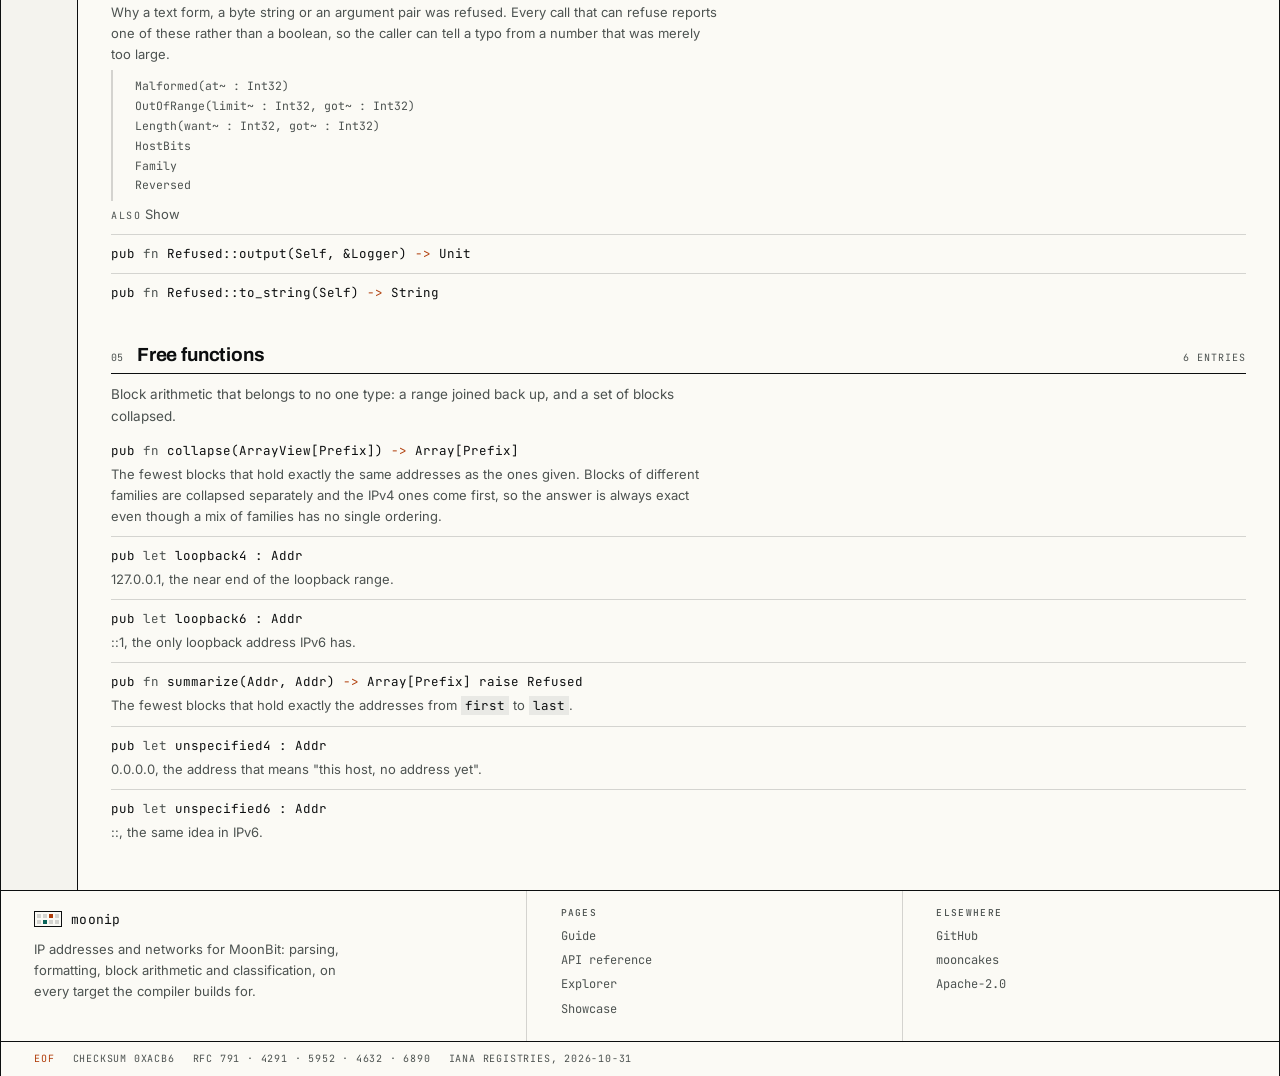
==== commit 2fef35a7: "docs(moonip): one theme switch and one way up on every page, and surfaces that do not select. The da" ====
--- a/docs/api.html
+++ b/docs/api.html
@@ -19,7 +19,7 @@
 
 <header class="hdr">
   <div class="hdr-in">
-    <a class="brand" href="./"><span class="glyph"><i></i><i></i><i class="v4"></i><i></i><i></i><i class="v6"></i><i></i><i></i></span>moonip</a>
+    <a class="brand" href="./"><span class="glyph"><i></i><i></i><i class="v4"></i><i></i><i></i><i class="v6"></i><i></i><i></i></span><span class="word">moonip</span></a>
     <div class="pkt" aria-hidden="true">
       <div class="c"><i>ver</i><b>4</b></div>
       <div class="c"><i>ihl</i><b>5</b></div>
@@ -32,6 +32,10 @@
       <a href="./guide.html">Guide</a>
       <a href="./api.html" class="on">API</a>
       <a href="./explorer.html">Explorer</a>
+      <div class="themesw" role="group" aria-label="Colour theme">
+        <button type="button" data-set="light" aria-pressed="false">day</button>
+        <button type="button" data-set="dark" aria-pressed="false">night</button>
+      </div>
       <a href="./showcase.html">Showcase</a>
       <a class="gh" href="https://github.com/moonbitstack/moonip" aria-label="GitHub repository" title="GitHub">
         <svg viewBox="0 0 16 16" fill="currentColor" aria-hidden="true"><path d="M8 0C3.58 0 0 3.58 0 8c0 3.54 2.29 6.53 5.47 7.59.4.07.55-.17.55-.38 0-.19-.01-.82-.01-1.49-2.01.37-2.53-.49-2.69-.94-.09-.23-.48-.94-.82-1.13-.28-.15-.68-.52-.01-.53.63-.01 1.08.58 1.23.82.72 1.21 1.87.87 2.33.66.07-.52.28-.87.51-1.07-1.78-.2-3.64-.89-3.64-3.95 0-.87.31-1.59.82-2.15-.08-.2-.36-1.02.08-2.12 0 0 .67-.21 2.2.82.64-.18 1.32-.27 2-.27s1.36.09 2 .27c1.53-1.04 2.2-.82 2.2-.82.44 1.1.16 1.92.08 2.12.51.56.82 1.27.82 2.15 0 3.07-1.87 3.75-3.65 3.95.29.25.54.73.54 1.48 0 1.07-.01 1.93-.01 2.2 0 .21.15.46.55.38A8.01 8.01 0 0 0 16 8c0-4.42-3.58-8-8-8Z"/></svg>
@@ -435,7 +439,7 @@
   <div class="frame">
     <div class="foot-in">
       <div class="about">
-        <a class="brand" href="./" style="border:0;padding:0"><span class="glyph"><i></i><i></i><i class="v4"></i><i></i><i></i><i class="v6"></i><i></i><i></i></span>moonip</a>
+        <a class="brand" href="./" style="border:0;padding:0"><span class="glyph"><i></i><i></i><i class="v4"></i><i></i><i></i><i class="v6"></i><i></i><i></i></span><span class="word">moonip</span></a>
         <p>IP addresses and networks for MoonBit: parsing, formatting, block arithmetic and
         classification, on every target the compiler builds for.</p>
       </div>
--- a/docs/assets/site.css
+++ b/docs/assets/site.css
@@ -138,6 +138,38 @@
   background: color-mix(in srgb, var(--v4) 30%, transparent);
 }
 
+/* ---------- what a click does not do ----------
+   A header strip, a rail, a bit grid and a ladder are surfaces, not text. Dragging
+   across them should never leave a selection smear, and a long press on a phone
+   should not raise the copy sheet over a diagram. Prose, code, signatures, form
+   fields and the answer lines keep their text: those are what a reader copies. */
+
+button,
+.hdr,
+.totop,
+.rail,
+.label,
+.kicker,
+.figcap b,
+.bits,
+.hmap,
+.hmap-out,
+.encap,
+.spec,
+.tag,
+.blocks,
+.guide-nav,
+.exhibit-head,
+.frag-stage,
+.frag-side,
+.ladder,
+.chips,
+.trailer {
+  user-select: none;
+  -webkit-user-select: none;
+  -webkit-touch-callout: none;
+}
+
 /* ---------- frame ---------- */
 
 .frame {
@@ -312,29 +344,12 @@
 
 @media (width <= 620px) {
   nav.nav a {
-    padding: 0 7px;
-    font-size: 11.5px;
+    padding: 0 5px;
+    font-size: 10.5px;
   }
 
   nav.nav a.gh {
     display: none;
-  }
-
-  /* The switch leaves the strip on a phone and takes the far corner, facing the
-     top control across the bottom of the page. The navigation keeps its four
-     words instead. */
-  .themesw {
-    position: fixed;
-    left: 14px;
-    bottom: 16px;
-    z-index: 40;
-    height: 44px;
-    border: 1px solid var(--rule);
-    background: var(--field);
-  }
-
-  .themesw button {
-    padding: 0 9px;
   }
 }
 
@@ -1767,8 +1782,10 @@
 }
 
 /* ---------- the day / night switch ----------
-   Two positions, in the same cells the navigation uses, so it reads as another
-   field of the strip rather than a control bolted to it. */
+   Two positions, in the same cells the navigation uses, on every page: it reads as
+   another field of the strip rather than a control bolted to it. The choice is
+   written on the root and kept, so it survives a move to another page; until one
+   is made, the stylesheet's media query is what decides. */
 
 .themesw {
   display: flex;
@@ -1796,22 +1813,17 @@
   background: color-mix(in srgb, var(--ink) 6%, transparent);
 }
 
+/* The current mode is marked with a rule, not the inverted fill the navigation
+   uses for the current page: two different "on" states should not look the same. */
 .themesw button[aria-pressed="true"] {
-  color: var(--field);
-  background: var(--ink);
+  color: var(--ink);
+  background: color-mix(in srgb, var(--ink) 7%, transparent);
+  box-shadow: inset 0 -2px 0 var(--v4);
 }
 
 .themesw button:focus-visible {
   outline: 1px solid var(--v4);
   outline-offset: -3px;
-}
-
-@media (width <= 560px) {
-  .themesw button {
-    padding: 0 7px;
-    font-size: 9px;
-    letter-spacing: 0.04em;
-  }
 }
 
 /* ---------- showcase: two instruments ---------- */
@@ -2372,3 +2384,34 @@
     display: none;
   }
 }
+
+/* ---------- the strip on a phone ----------
+   Five words plus a switch do not fit 390 pixels at desktop sizes, so the strip
+   steps down twice: the words close up, then the switch's own cells do. Below 380
+   the wordmark gives way — the mark alone still says whose page this is. */
+
+@media (width <= 620px) {
+  .themesw button {
+    padding: 0 6px;
+    font-size: 8.5px;
+    letter-spacing: 0.06em;
+  }
+}
+
+@media (width <= 420px) {
+  nav.nav a {
+    padding: 0 4px;
+    font-size: 10px;
+  }
+}
+
+@media (width <= 380px) {
+  .hdr .brand {
+    padding: 0 10px;
+    gap: 0;
+  }
+
+  .hdr .brand .word {
+    display: none;
+  }
+}
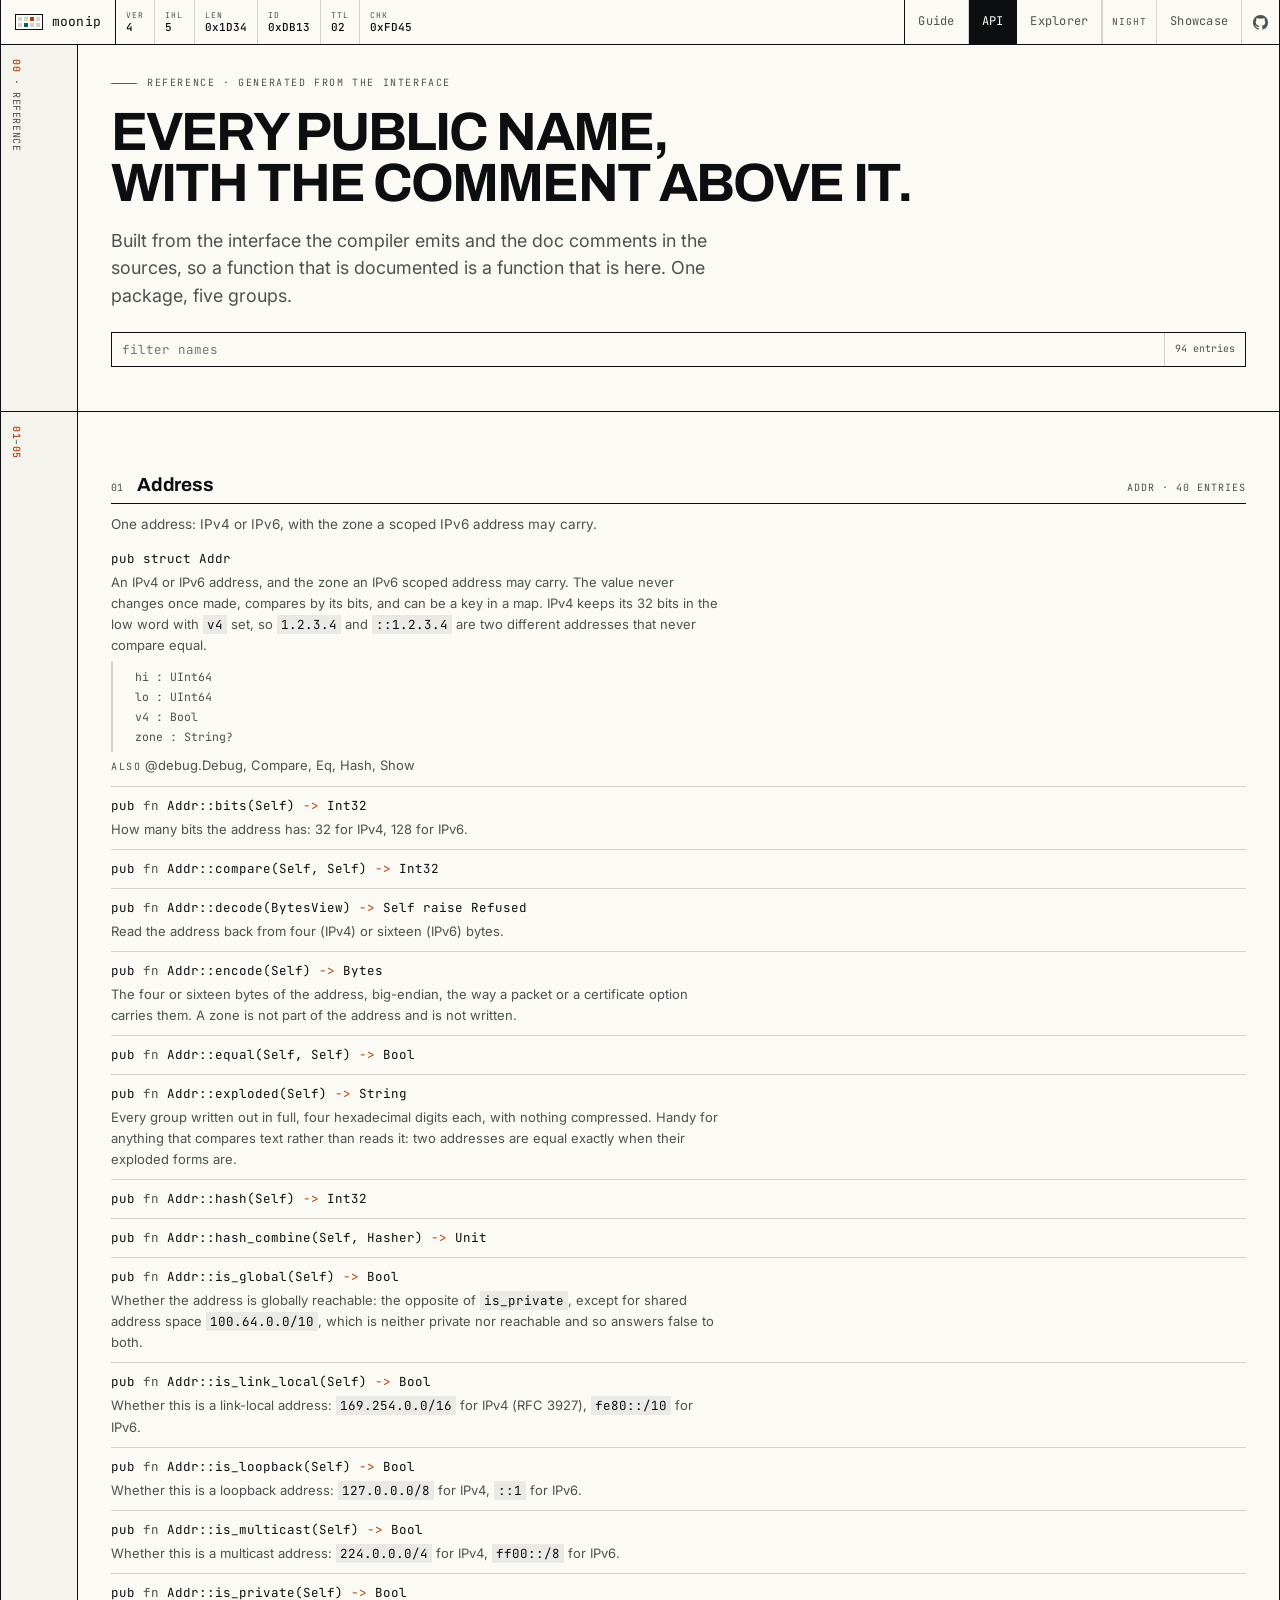
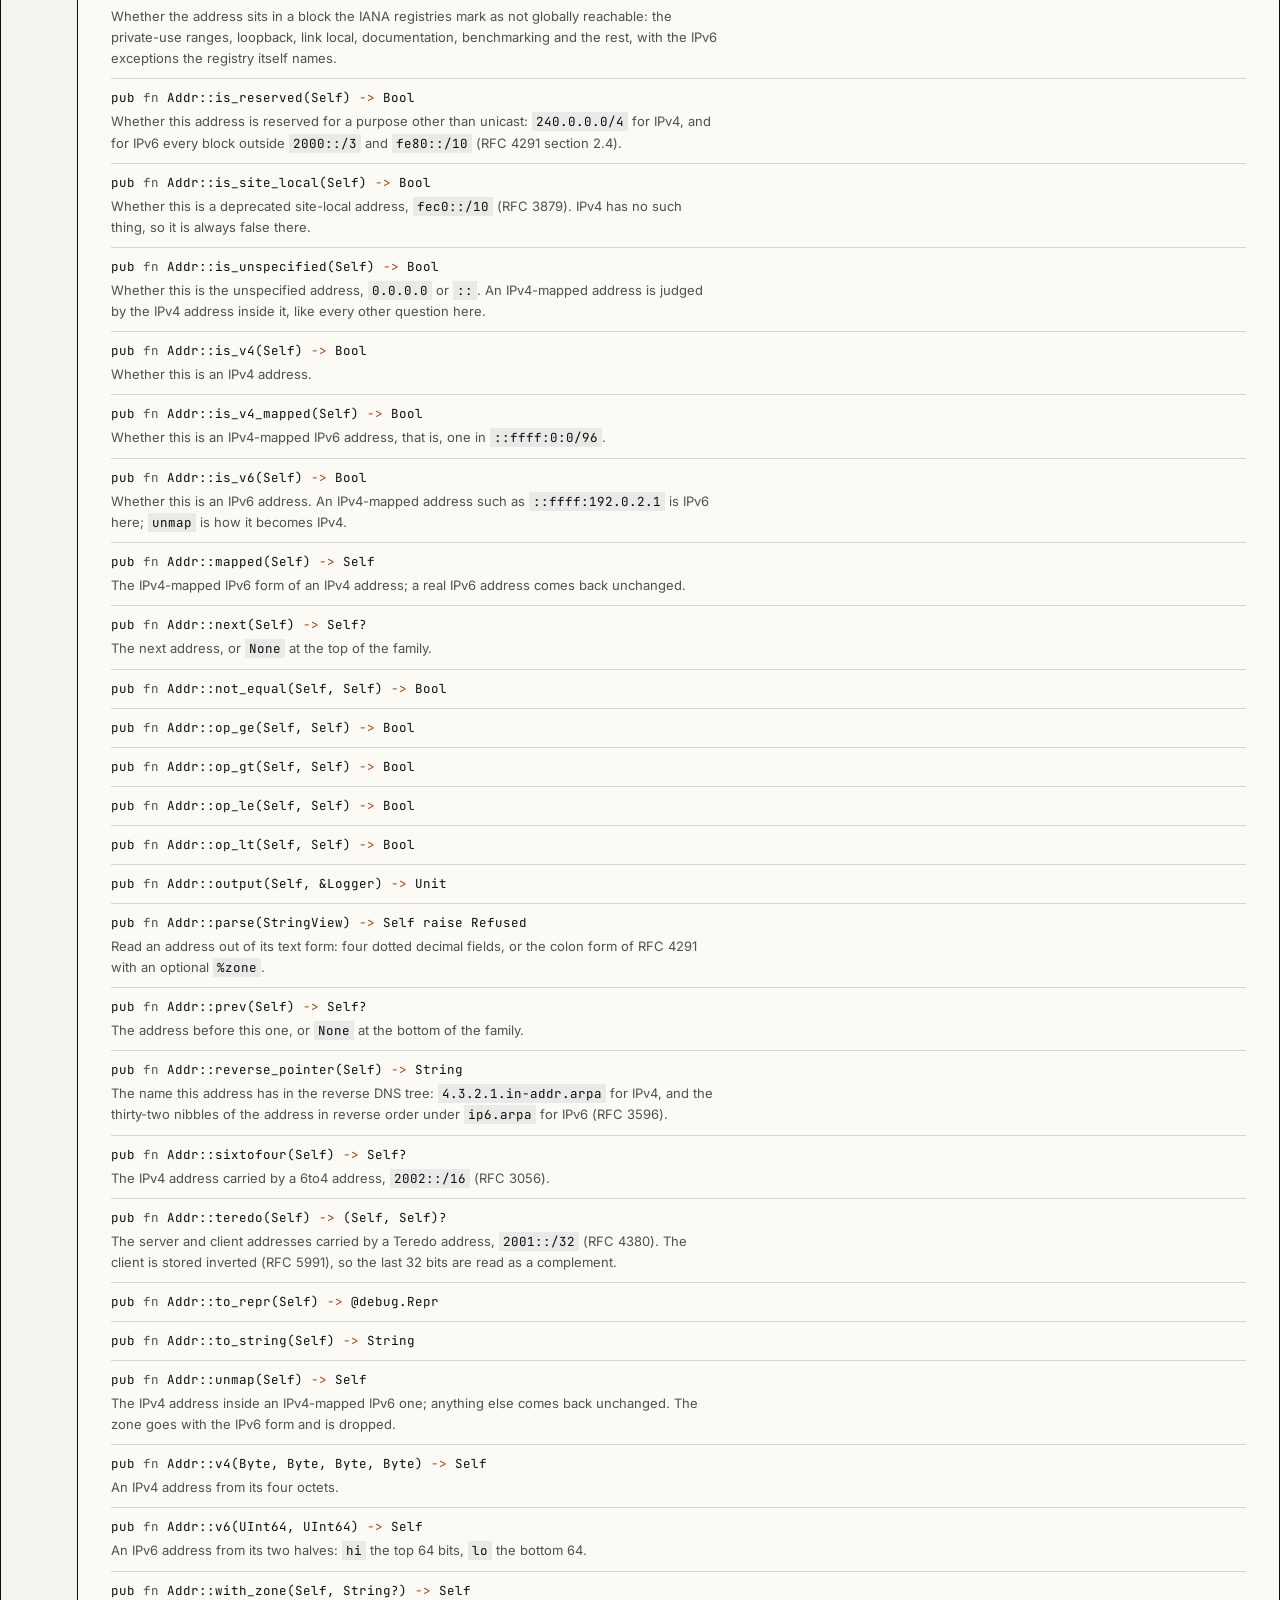
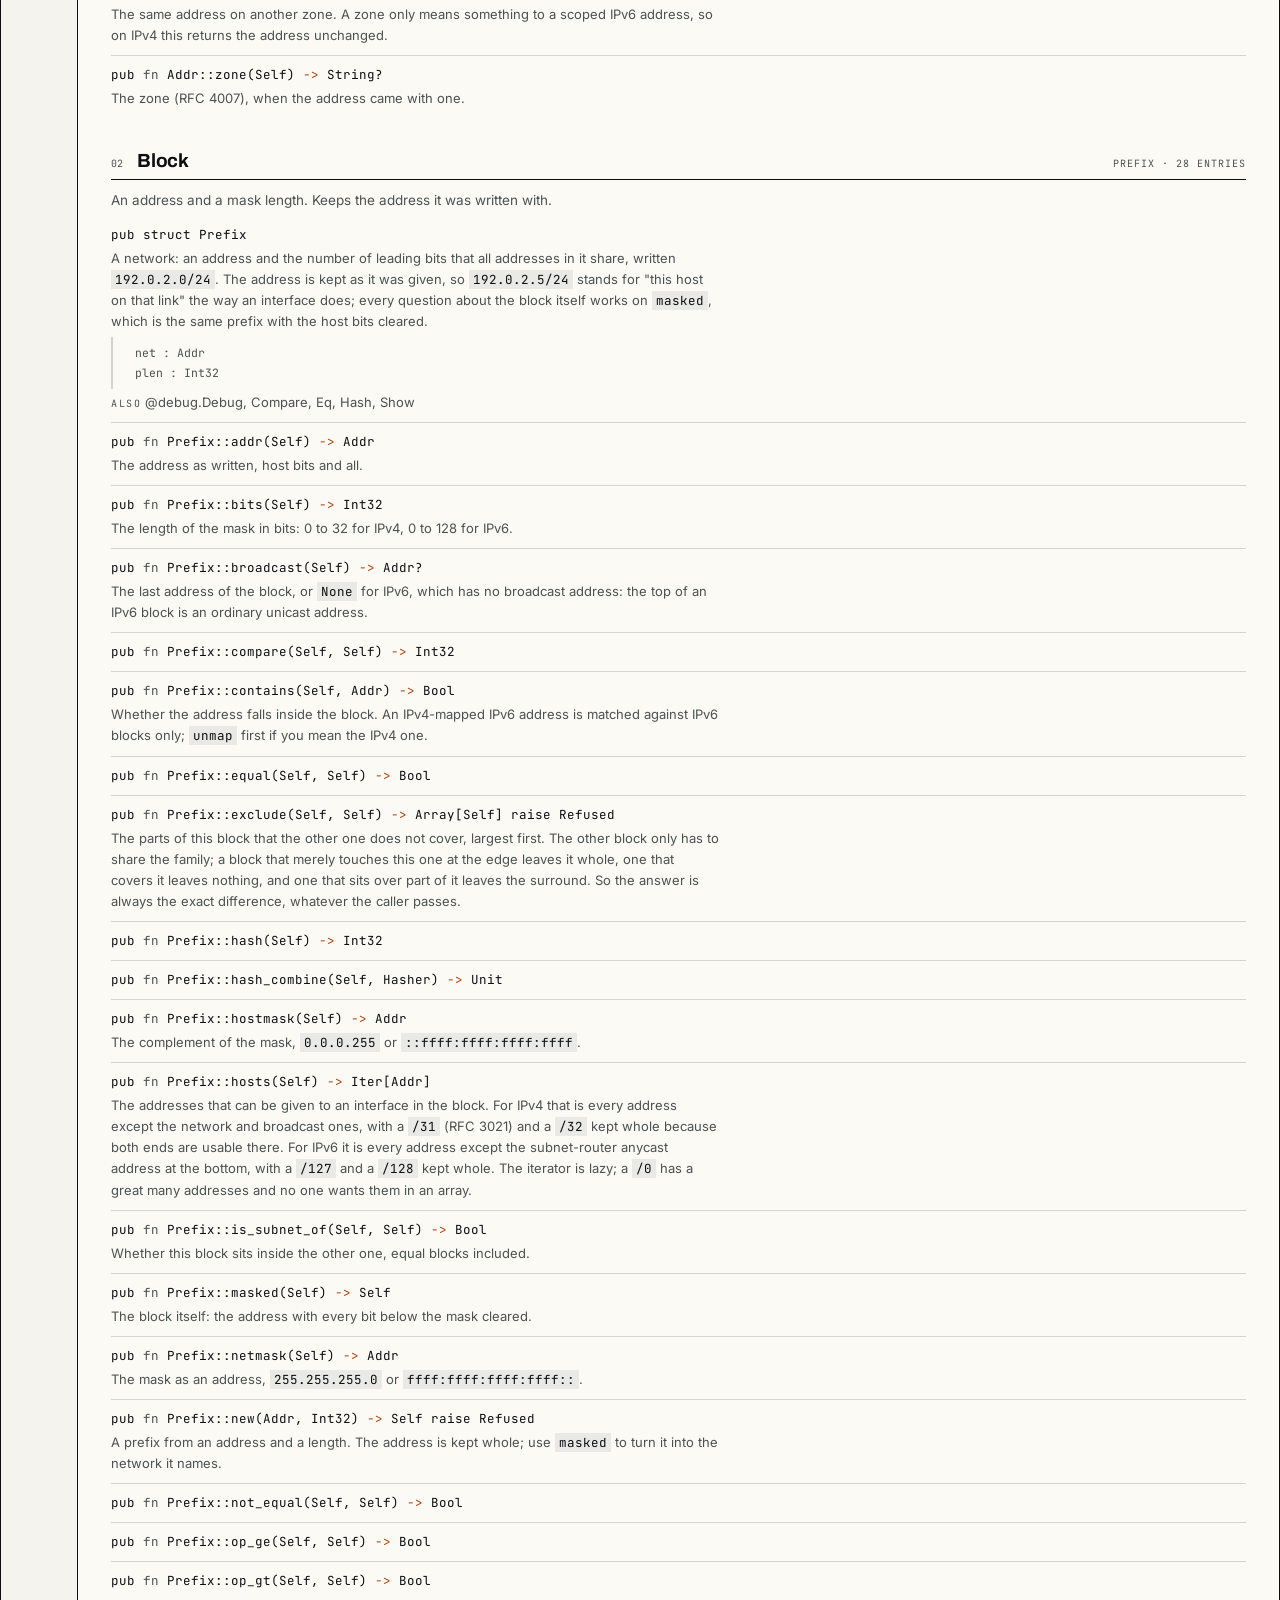
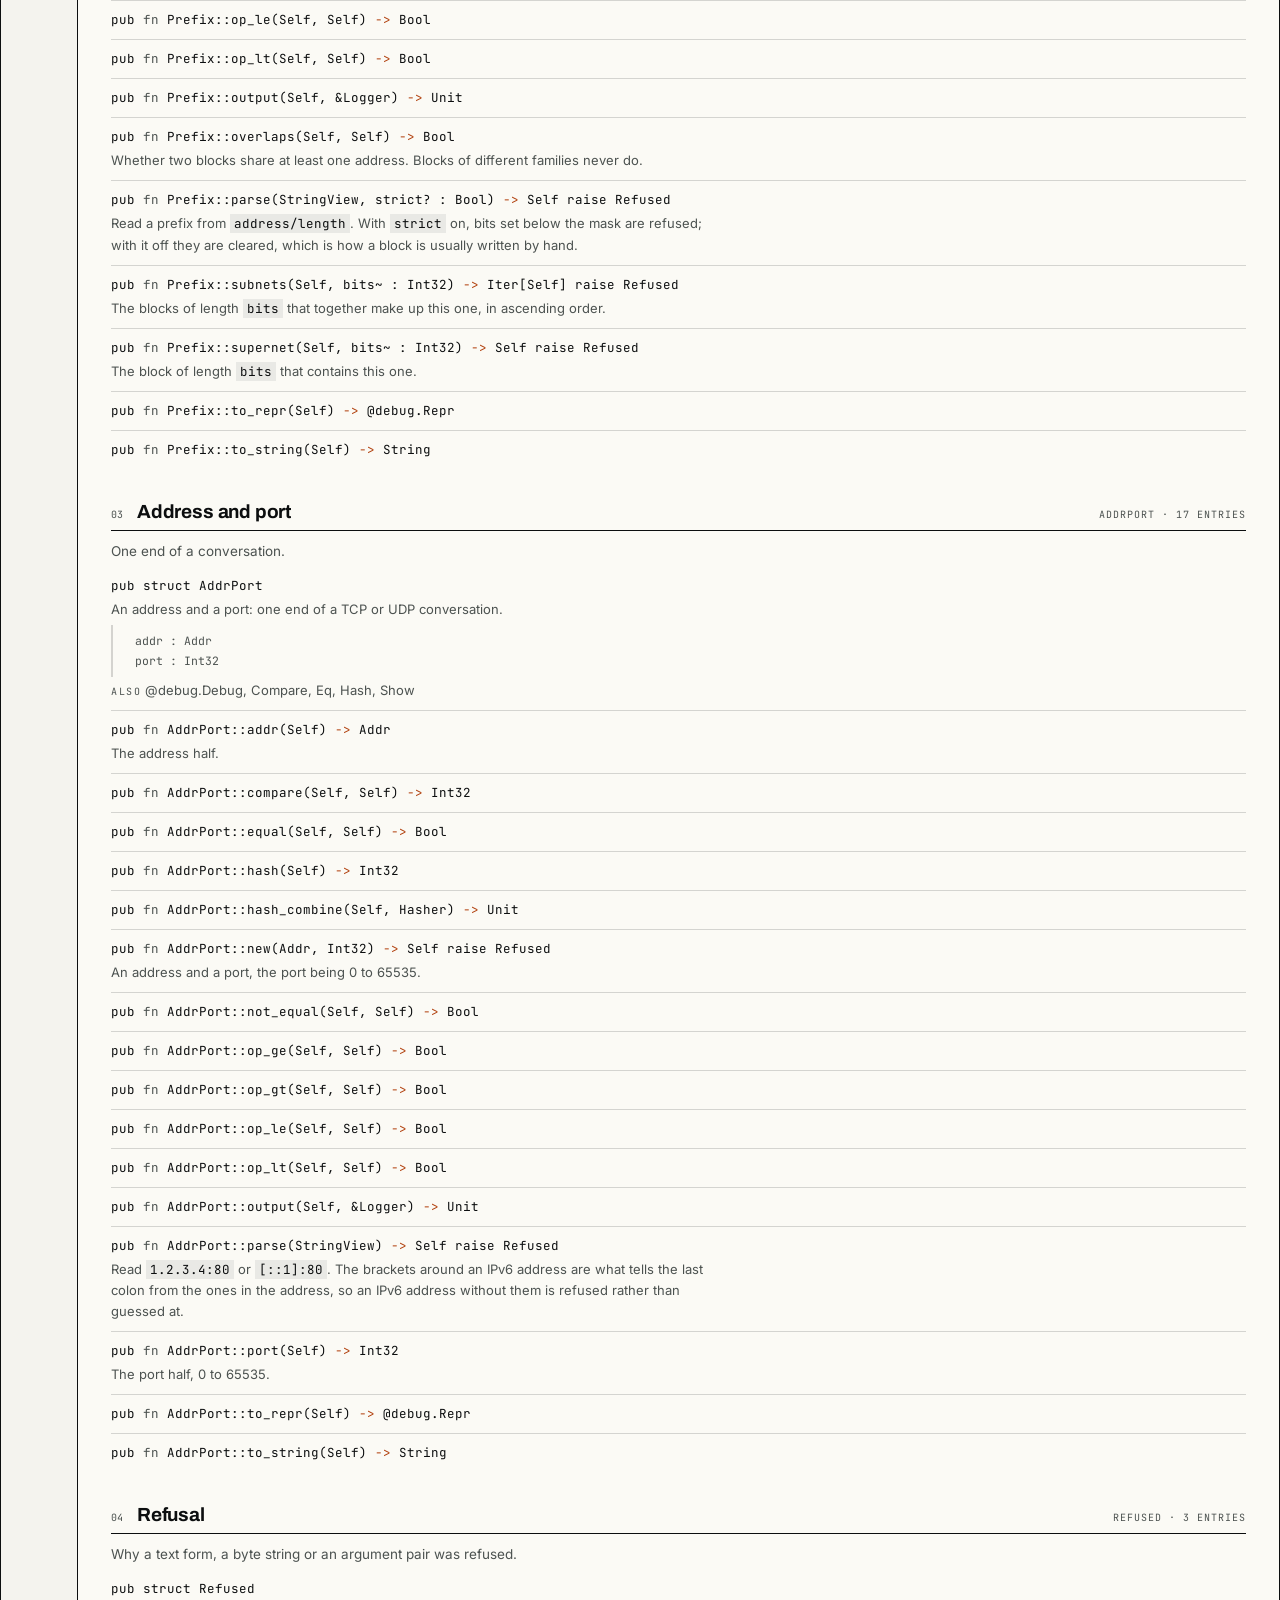
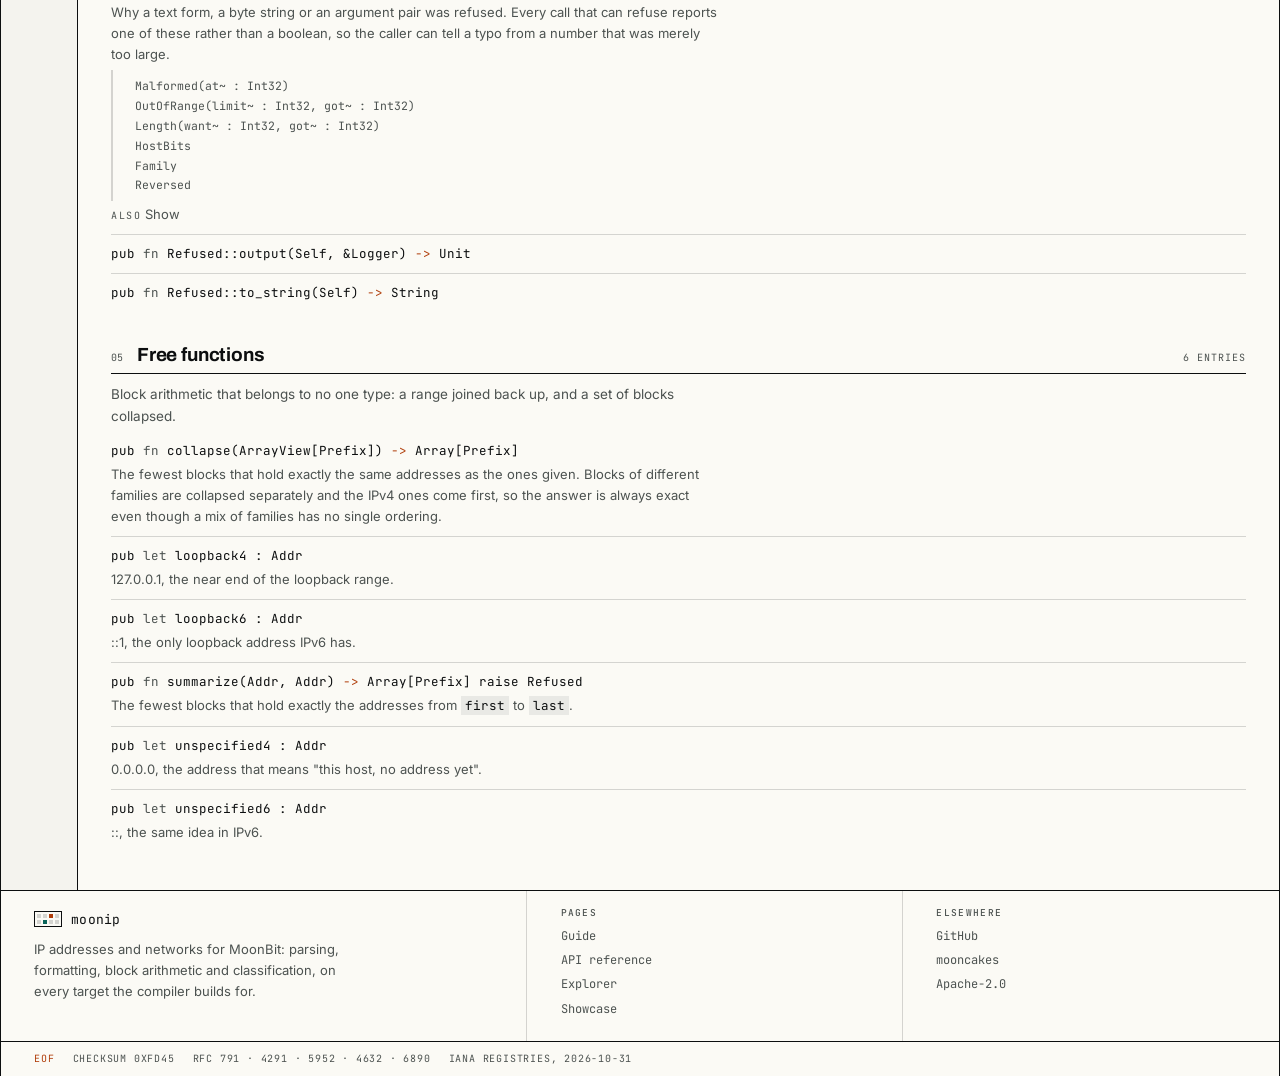
==== commit 5a40cdcb: "docs(moonip): the theme switch is one button, as wide as the longer of its words. Two cells asked th" ====
--- a/docs/api.html
+++ b/docs/api.html
@@ -32,10 +32,10 @@
       <a href="./guide.html">Guide</a>
       <a href="./api.html" class="on">API</a>
       <a href="./explorer.html">Explorer</a>
-      <div class="themesw" role="group" aria-label="Colour theme">
-        <button type="button" data-set="light" aria-pressed="false">day</button>
-        <button type="button" data-set="dark" aria-pressed="false">night</button>
-      </div>
+      <button class="themesw" id="themesw" type="button" data-mode="light" aria-label="Switch to night" title="Switch to night">
+        <span class="when-dark">night</span>
+        <span class="when-light">day</span>
+      </button>
       <a href="./showcase.html">Showcase</a>
       <a class="gh" href="https://github.com/moonbitstack/moonip" aria-label="GitHub repository" title="GitHub">
         <svg viewBox="0 0 16 16" fill="currentColor" aria-hidden="true"><path d="M8 0C3.58 0 0 3.58 0 8c0 3.54 2.29 6.53 5.47 7.59.4.07.55-.17.55-.38 0-.19-.01-.82-.01-1.49-2.01.37-2.53-.49-2.69-.94-.09-.23-.48-.94-.82-1.13-.28-.15-.68-.52-.01-.53.63-.01 1.08.58 1.23.82.72 1.21 1.87.87 2.33.66.07-.52.28-.87.51-1.07-1.78-.2-3.64-.89-3.64-3.95 0-.87.31-1.59.82-2.15-.08-.2-.36-1.02.08-2.12 0 0 .67-.21 2.2.82.64-.18 1.32-.27 2-.27s1.36.09 2 .27c1.53-1.04 2.2-.82 2.2-.82.44 1.1.16 1.92.08 2.12.51.56.82 1.27.82 2.15 0 3.07-1.87 3.75-3.65 3.95.29.25.54.73.54 1.48 0 1.07-.01 1.93-.01 2.2 0 .21.15.46.55.38A8.01 8.01 0 0 0 16 8c0-4.42-3.58-8-8-8Z"/></svg>
--- a/docs/assets/site.css
+++ b/docs/assets/site.css
@@ -345,7 +345,7 @@
 @media (width <= 620px) {
   nav.nav a {
     padding: 0 5px;
-    font-size: 10.5px;
+    font-size: 11px;
   }
 
   nav.nav a.gh {
@@ -1782,46 +1782,48 @@
 }
 
 /* ---------- the day / night switch ----------
-   Two positions, in the same cells the navigation uses, on every page: it reads as
-   another field of the strip rather than a control bolted to it. The choice is
-   written on the root and kept, so it survives a move to another page; until one
-   is made, the stylesheet's media query is what decides. */
+   One button, and it says the mode it will put the page in: "night" while the page
+   is light. Both words share one grid cell, so the cell is always as wide as the
+   longer of them — the strip never shifts under the pointer as the label changes.
+   Until a choice is made the stylesheet's media query decides, and the button
+   follows it. */
 
 .themesw {
-  display: flex;
-  align-items: stretch;
-  border-left: 1px solid var(--rule-soft);
-}
-
-.themesw button {
-  display: flex;
+  display: grid;
   align-items: center;
   border: 0;
+  border-left: 1px solid var(--rule-soft);
   border-right: 1px solid var(--rule-soft);
   background: none;
   padding: 0 9px;
   font-family: var(--mono);
   font-size: 9.5px;
+  line-height: 1;
   letter-spacing: 0.1em;
   text-transform: uppercase;
   color: var(--ink-2);
   cursor: pointer;
 }
 
-.themesw button:hover {
+/* The word that is not showing still holds the cell open. */
+.themesw span {
+  grid-area: 1 / 1;
+  justify-self: center;
+  white-space: nowrap;
+  visibility: hidden;
+}
+
+.themesw[data-mode="light"] .when-dark,
+.themesw[data-mode="dark"] .when-light {
+  visibility: visible;
+}
+
+.themesw:hover {
   color: var(--ink);
   background: color-mix(in srgb, var(--ink) 6%, transparent);
 }
 
-/* The current mode is marked with a rule, not the inverted fill the navigation
-   uses for the current page: two different "on" states should not look the same. */
-.themesw button[aria-pressed="true"] {
-  color: var(--ink);
-  background: color-mix(in srgb, var(--ink) 7%, transparent);
-  box-shadow: inset 0 -2px 0 var(--v4);
-}
-
-.themesw button:focus-visible {
+.themesw:focus-visible {
   outline: 1px solid var(--v4);
   outline-offset: -3px;
 }
@@ -2391,9 +2393,9 @@
    the wordmark gives way — the mark alone still says whose page this is. */
 
 @media (width <= 620px) {
-  .themesw button {
+  .themesw {
     padding: 0 6px;
-    font-size: 8.5px;
+    font-size: 9px;
     letter-spacing: 0.06em;
   }
 }
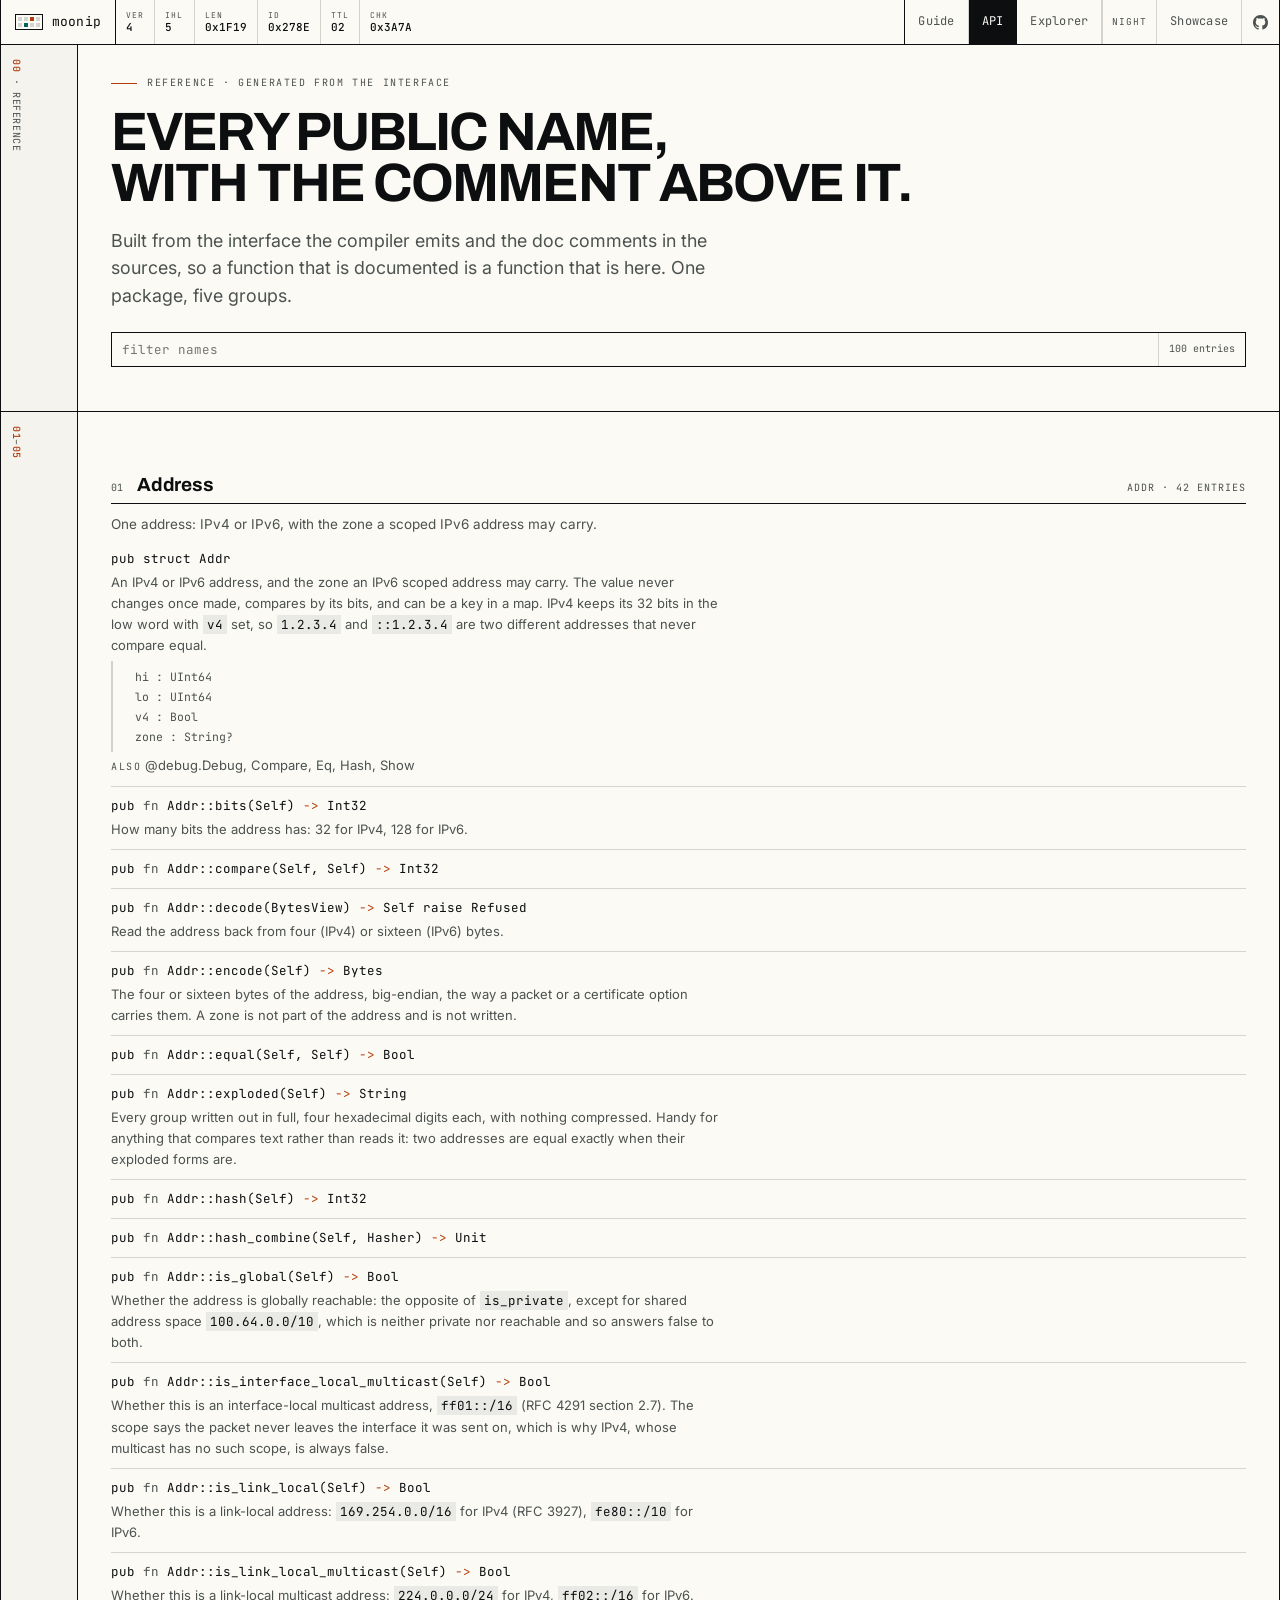
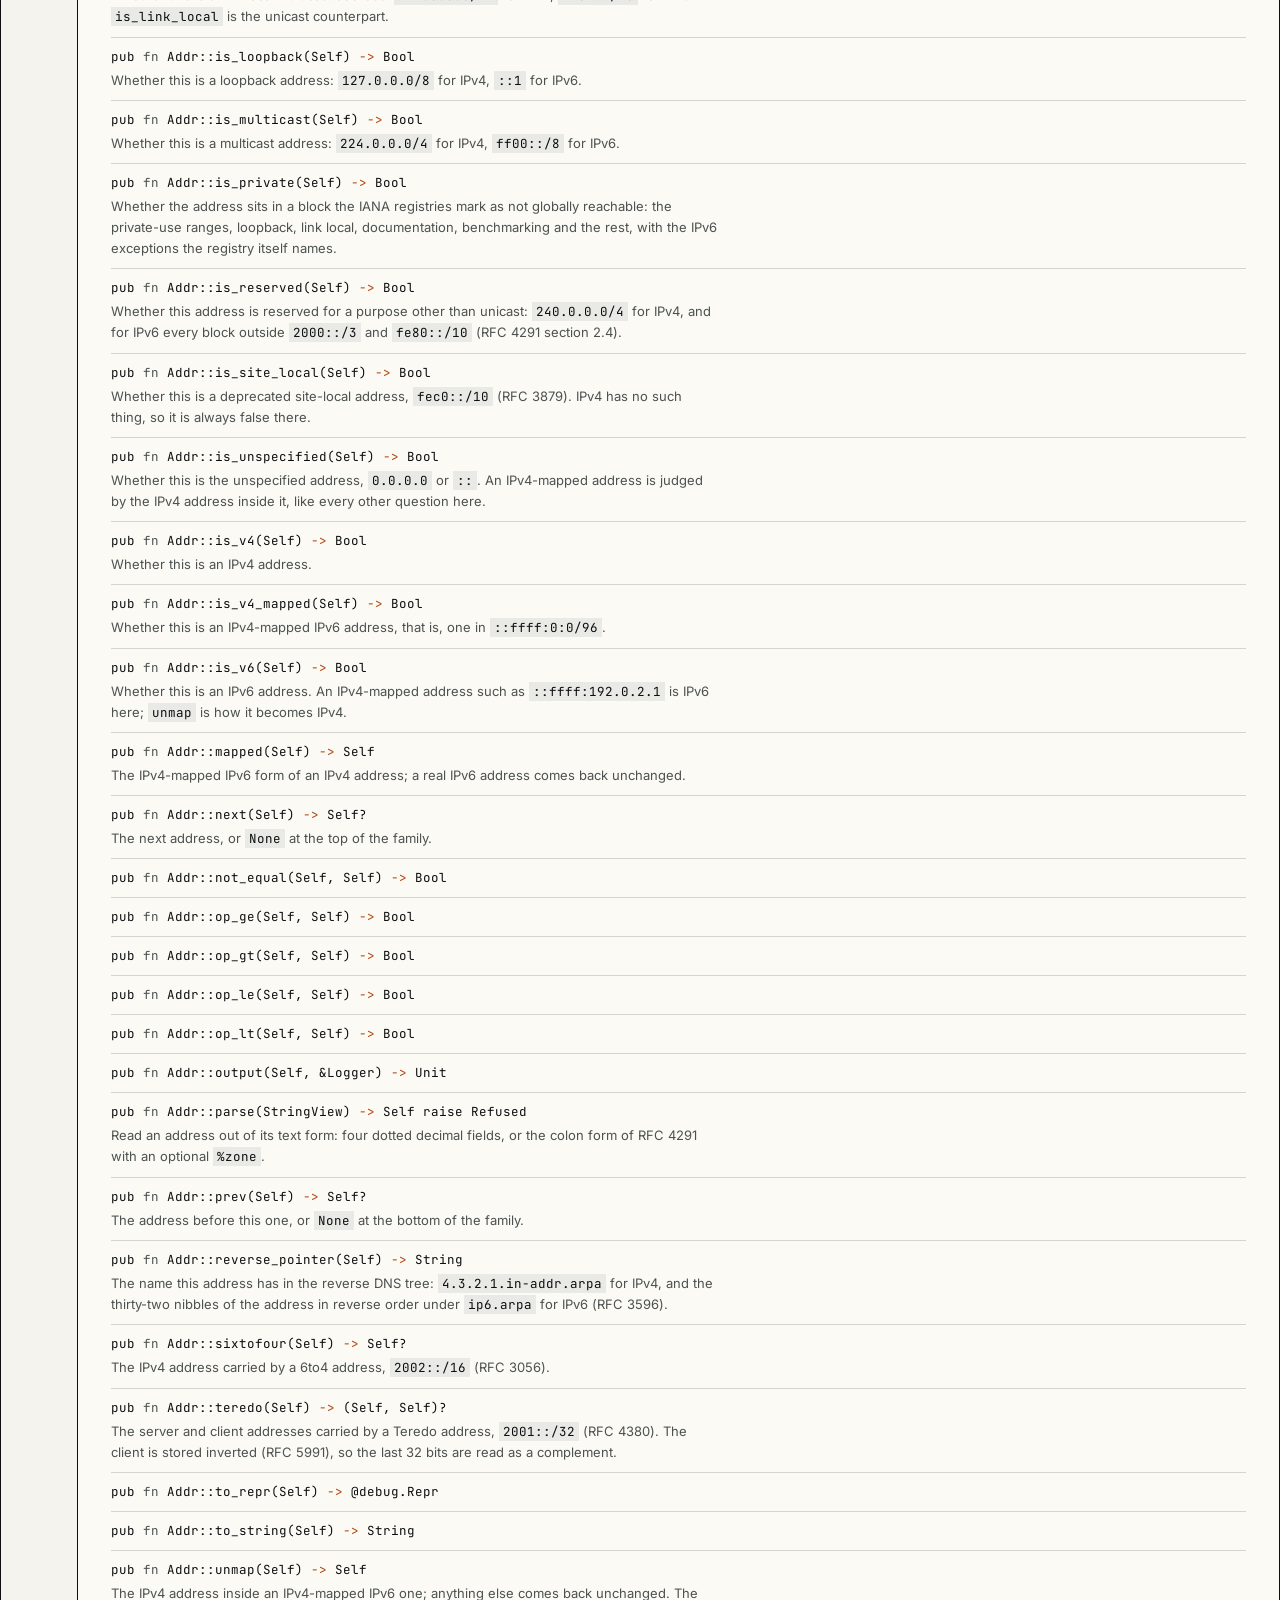
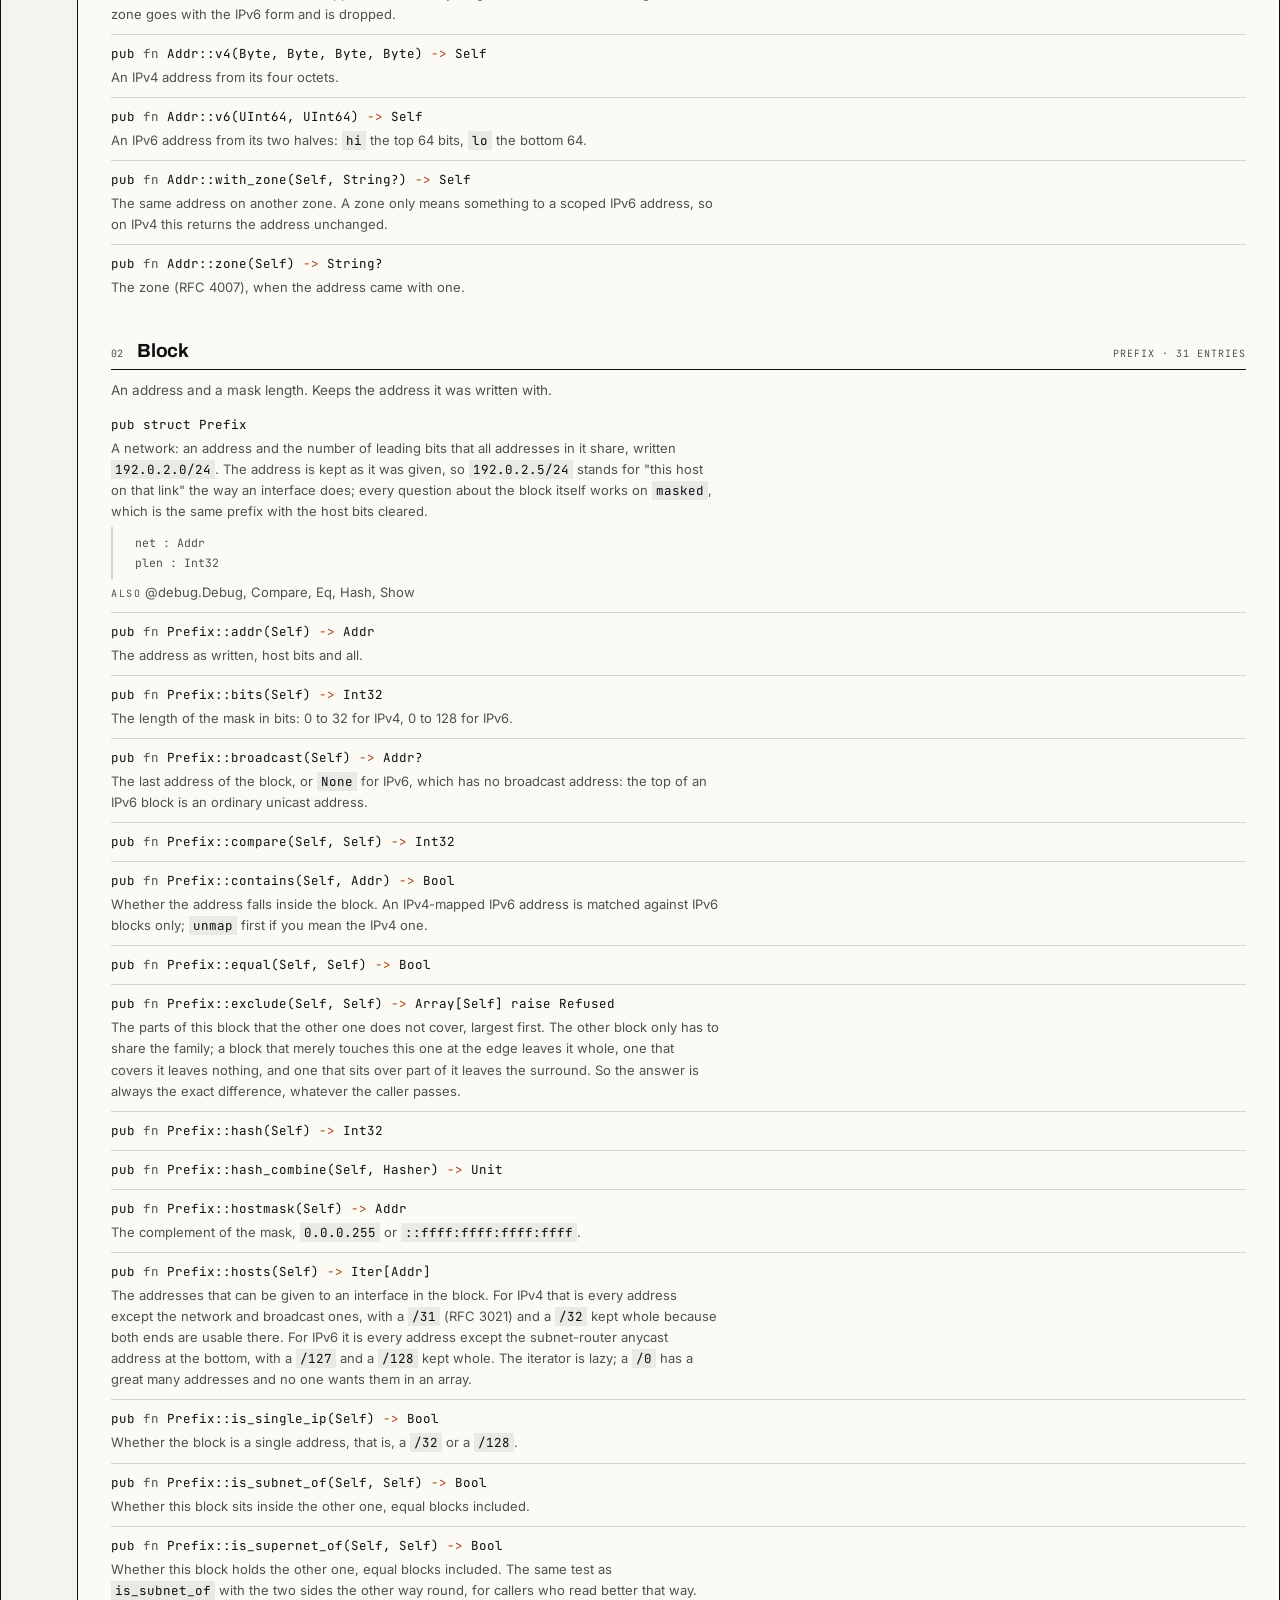
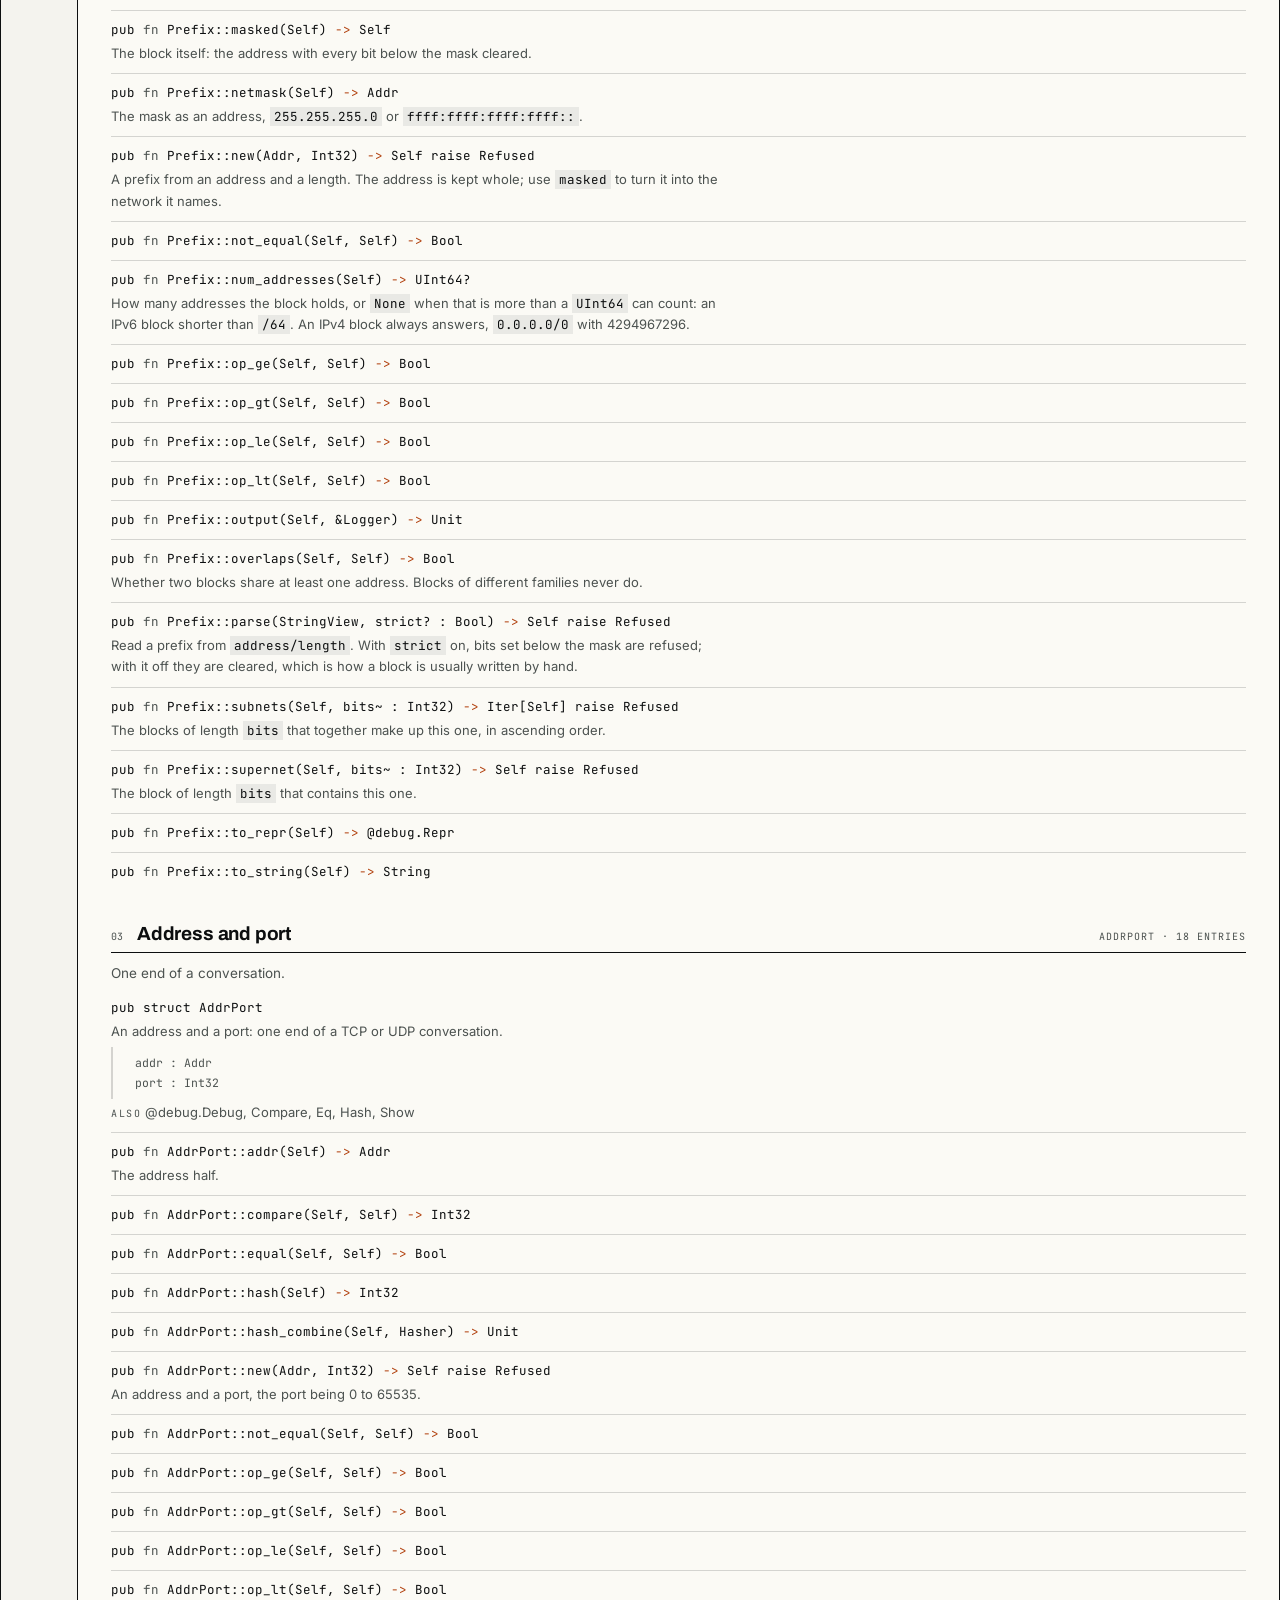
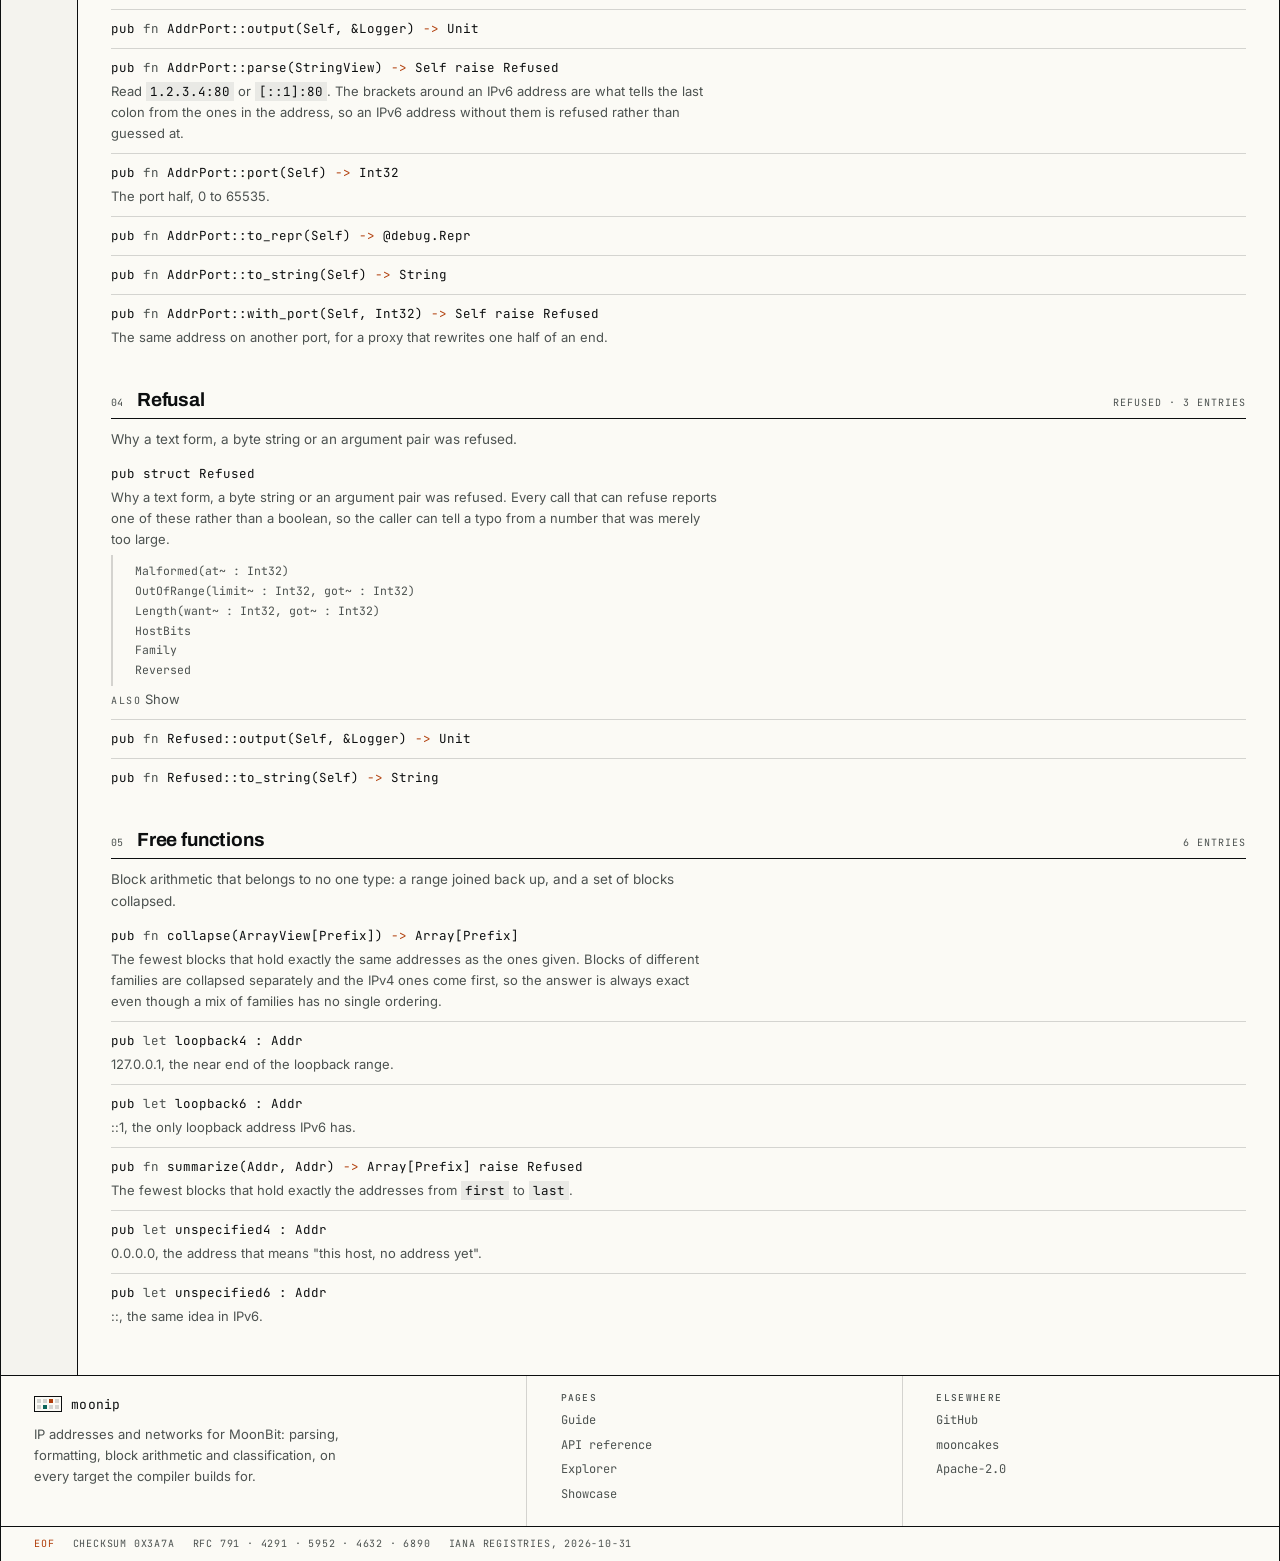
==== commit 44bee013: "feat(moonip): name the two multicast scopes, count a block, rewrite a port. net/netip names two mult" ====
--- a/docs/api.html
+++ b/docs/api.html
@@ -52,14 +52,14 @@
 <p class="lede" style="margin-top:18px">Built from the interface the compiler emits and the doc comments in the sources, so a function that is documented is a function that is here. One package, five groups.</p>
 <div class="filter" style="margin-top:22px">
 <input id="q" type="search" placeholder="filter names" aria-label="Filter the reference by name" autocomplete="off" spellcheck="false">
-<span id="hits">94 entries</span>
+<span id="hits">100 entries</span>
 </div>
 </div></section>
 <section class="row">
 <div class="rail"><span><b>01</b>–<b>05</b></span></div>
 <div class="field">
 <div class="ref-group" id="addr">
-<div class="ref-head"><span class="no">01</span><h2>Address</h2><span class="of">Addr · 40 entries</span></div>
+<div class="ref-head"><span class="no">01</span><h2>Address</h2><span class="of">Addr · 42 entries</span></div>
 <p class="group-desc">One address: IPv4 or IPv6, with the zone a scoped IPv6 address may carry.</p>
 <div class="item">
 <pre class="sig">pub struct Addr</pre>
@@ -103,10 +103,18 @@
 <p class="item-doc">Whether the address is globally reachable: the opposite of <code>is_private</code>, except for shared address space <code>100.64.0.0/10</code>, which is neither private nor reachable and so answers false to both.</p>
 </div>
 <div class="item">
+<pre class="sig">pub <i class="k">fn</i> <i class="ty">Addr</i>::is_interface_local_multicast(<i class="ty">Self</i>) <i class="op">-&gt;</i> <i class="ty">Bool</i></pre>
+<p class="item-doc">Whether this is an interface-local multicast address, <code>ff01::/16</code> (RFC 4291 section 2.7). The scope says the packet never leaves the interface it was sent on, which is why IPv4, whose multicast has no such scope, is always false.</p>
+</div>
+<div class="item">
 <pre class="sig">pub <i class="k">fn</i> <i class="ty">Addr</i>::is_link_local(<i class="ty">Self</i>) <i class="op">-&gt;</i> <i class="ty">Bool</i></pre>
 <p class="item-doc">Whether this is a link-local address: <code>169.254.0.0/16</code> for IPv4 (RFC 3927), <code>fe80::/10</code> for IPv6.</p>
 </div>
 <div class="item">
+<pre class="sig">pub <i class="k">fn</i> <i class="ty">Addr</i>::is_link_local_multicast(<i class="ty">Self</i>) <i class="op">-&gt;</i> <i class="ty">Bool</i></pre>
+<p class="item-doc">Whether this is a link-local multicast address: <code>224.0.0.0/24</code> for IPv4, <code>ff02::/16</code> for IPv6. <code>is_link_local</code> is the unicast counterpart.</p>
+</div>
+<div class="item">
 <pre class="sig">pub <i class="k">fn</i> <i class="ty">Addr</i>::is_loopback(<i class="ty">Self</i>) <i class="op">-&gt;</i> <i class="ty">Bool</i></pre>
 <p class="item-doc">Whether this is a loopback address: <code>127.0.0.0/8</code> for IPv4, <code>::1</code> for IPv6.</p>
 </div>
@@ -216,7 +224,7 @@
 </div>
 </div>
 <div class="ref-group" id="prefix">
-<div class="ref-head"><span class="no">02</span><h2>Block</h2><span class="of">Prefix · 28 entries</span></div>
+<div class="ref-head"><span class="no">02</span><h2>Block</h2><span class="of">Prefix · 31 entries</span></div>
 <p class="group-desc">An address and a mask length. Keeps the address it was written with.</p>
 <div class="item">
 <pre class="sig">pub struct Prefix</pre>
@@ -266,10 +274,18 @@
 <p class="item-doc">The addresses that can be given to an interface in the block.  For IPv4 that is every address except the network and broadcast ones, with a <code>/31</code> (RFC 3021) and a <code>/32</code> kept whole because both ends are usable there. For IPv6 it is every address except the subnet-router anycast address at the bottom, with a <code>/127</code> and a <code>/128</code> kept whole.  The iterator is lazy; a <code>/0</code> has a great many addresses and no one wants them in an array.</p>
 </div>
 <div class="item">
+<pre class="sig">pub <i class="k">fn</i> <i class="ty">Prefix</i>::is_single_ip(<i class="ty">Self</i>) <i class="op">-&gt;</i> <i class="ty">Bool</i></pre>
+<p class="item-doc">Whether the block is a single address, that is, a <code>/32</code> or a <code>/128</code>.</p>
+</div>
+<div class="item">
 <pre class="sig">pub <i class="k">fn</i> <i class="ty">Prefix</i>::is_subnet_of(<i class="ty">Self</i>, <i class="ty">Self</i>) <i class="op">-&gt;</i> <i class="ty">Bool</i></pre>
 <p class="item-doc">Whether this block sits inside the other one, equal blocks included.</p>
 </div>
 <div class="item">
+<pre class="sig">pub <i class="k">fn</i> <i class="ty">Prefix</i>::is_supernet_of(<i class="ty">Self</i>, <i class="ty">Self</i>) <i class="op">-&gt;</i> <i class="ty">Bool</i></pre>
+<p class="item-doc">Whether this block holds the other one, equal blocks included. The same test as <code>is_subnet_of</code> with the two sides the other way round, for callers who read better that way.</p>
+</div>
+<div class="item">
 <pre class="sig">pub <i class="k">fn</i> <i class="ty">Prefix</i>::masked(<i class="ty">Self</i>) <i class="op">-&gt;</i> <i class="ty">Self</i></pre>
 <p class="item-doc">The block itself: the address with every bit below the mask cleared.</p>
 </div>
@@ -285,6 +301,10 @@
 <pre class="sig">pub <i class="k">fn</i> <i class="ty">Prefix</i>::not_equal(<i class="ty">Self</i>, <i class="ty">Self</i>) <i class="op">-&gt;</i> <i class="ty">Bool</i></pre>
 </div>
 <div class="item">
+<pre class="sig">pub <i class="k">fn</i> <i class="ty">Prefix</i>::num_addresses(<i class="ty">Self</i>) <i class="op">-&gt;</i> <i class="ty">UInt64</i>?</pre>
+<p class="item-doc">How many addresses the block holds, or <code>None</code> when that is more than a <code>UInt64</code> can count: an IPv6 block shorter than <code>/64</code>. An IPv4 block always answers, <code>0.0.0.0/0</code> with 4294967296.</p>
+</div>
+<div class="item">
 <pre class="sig">pub <i class="k">fn</i> <i class="ty">Prefix</i>::op_ge(<i class="ty">Self</i>, <i class="ty">Self</i>) <i class="op">-&gt;</i> <i class="ty">Bool</i></pre>
 </div>
 <div class="item">
@@ -323,7 +343,7 @@
 </div>
 </div>
 <div class="ref-group" id="addrport">
-<div class="ref-head"><span class="no">03</span><h2>Address and port</h2><span class="of">AddrPort · 17 entries</span></div>
+<div class="ref-head"><span class="no">03</span><h2>Address and port</h2><span class="of">AddrPort · 18 entries</span></div>
 <p class="group-desc">One end of a conversation.</p>
 <div class="item">
 <pre class="sig">pub struct AddrPort</pre>
@@ -383,6 +403,10 @@
 </div>
 <div class="item">
 <pre class="sig">pub <i class="k">fn</i> <i class="ty">AddrPort</i>::to_string(<i class="ty">Self</i>) <i class="op">-&gt;</i> <i class="ty">String</i></pre>
+</div>
+<div class="item">
+<pre class="sig">pub <i class="k">fn</i> <i class="ty">AddrPort</i>::with_port(<i class="ty">Self</i>, <i class="ty">Int32</i>) <i class="op">-&gt;</i> <i class="ty">Self</i> raise <i class="ty">Refused</i></pre>
+<p class="item-doc">The same address on another port, for a proxy that rewrites one half of an end.</p>
 </div>
 </div>
 <div class="ref-group" id="refused">
@@ -470,8 +494,11 @@
   </div>
 </footer>
 
-<a class="totop" id="totop" href="#top" aria-label="Back to top" title="Back to top">
-  <svg viewBox="0 0 16 16" aria-hidden="true"><path d="M8 12.6V4.2M4 8.2l4-4 4 4"/></svg>
+<a class="totop left" href="#top" aria-label="Back to top" title="Back to top">
+  <span>top</span>
+</a>
+
+<a class="totop right" href="#top" aria-label="Back to top" title="Back to top">
   <span>top</span>
 </a>
 
--- a/docs/assets/site.css
+++ b/docs/assets/site.css
@@ -1699,79 +1699,99 @@
   }
 }
 
-/* ---------- back to the top ----------
-   The control is a field in the margin, not a floating pill: a square with a
-   chevron and the word under it. On a wide screen it lives in the empty gutter to
-   the left of the frame, halfway down; where there is no gutter it takes the
-   bottom-right corner. It appears when the page leaves the top, which is also when
-   the scrollbar appears, so the two arrive together. */
+/* ---------- back to the top, from either side ----------
+   Two thin tabs in the margins, halfway down, the way a drawing marks a field at
+   its edge. Nothing but the word, set vertically, and the pair mirrors across the
+   frame: on the right it runs downward with the tops of the letters facing right,
+   on the left it runs upward with the tops facing left.
+
+   Where the margins are narrower than a tab there is no room for the pair: the
+   left tab goes and the right one folds into the corner square, which is also
+   what a phone gets. */
 
 .totop {
-  --tx: 8px;
-  --ty: 0px;
   position: fixed;
   z-index: 40;
-  right: 16px;
-  bottom: 16px;
-  width: 44px;
-  height: 44px;
+  top: 50%;
+  translate: 0 -50%;
+  width: 32px;
+  height: 152px;
   display: flex;
   flex-direction: column;
   align-items: center;
   justify-content: center;
-  gap: 2px;
   border: 1px solid var(--rule);
   background: var(--field);
-  color: var(--ink);
+  color: var(--ink-2);
   text-decoration: none;
-  font-family: var(--mono);
-  font-size: 8.5px;
+  opacity: 0;
+  pointer-events: none;
+  transition: opacity 160ms ease, background 120ms ease, color 120ms ease,
+    border-color 120ms ease;
+}
+
+/* Half the frame's width plus forty-eight pixels: the frame border, on either
+   side, less the fourteen-pixel gap the tab keeps from it. */
+.totop.left {
+  left: calc(50% - 688px);
+}
+
+.totop.right {
+  right: calc(50% - 688px);
+}
+
+.totop span {
+  writing-mode: vertical-rl;
+  font-family: var(--mono);
+  font-size: 9px;
   line-height: 1;
-  letter-spacing: 0.12em;
-  text-transform: uppercase;
-  opacity: 0;
-  transform: translate(var(--tx), var(--ty));
-  pointer-events: none;
-  transition: opacity 160ms ease, transform 160ms ease, background 120ms ease,
-    color 120ms ease;
-}
-
-.totop svg {
-  width: 14px;
-  height: 14px;
-  display: block;
-  fill: none;
-  stroke: currentColor;
-  stroke-width: 1.4;
-}
-
-.totop span {
-  font-size: 8px;
+  letter-spacing: 0.3em;
+  text-transform: uppercase;
+  white-space: nowrap;
+}
+
+/* On the left the letters keep their tops to the left, so the word reads upward:
+   the same strip, turned over. */
+.totop.left span {
+  rotate: 180deg;
 }
 
 .totop.on {
   opacity: 1;
-  --tx: 0px;
   pointer-events: auto;
 }
 
 .totop:hover,
 .totop:focus-visible {
   background: var(--ink);
+  border-color: var(--ink);
   color: var(--field);
   outline: 0;
 }
 
-@media (width >= 1440px) {
+@media (width < 1440px) {
   .totop {
-    --tx: -8px;
-    --ty: -50%;
-    right: auto;
-    bottom: auto;
-    top: 50%;
-    left: calc((100vw - 1280px) / 2 - 58px);
-    width: 40px;
-    height: 46px;
+    top: auto;
+    bottom: 16px;
+    translate: none;
+    width: 44px;
+    height: 44px;
+    color: var(--ink);
+  }
+
+  .totop.left {
+    display: none;
+  }
+
+  .totop.right {
+    right: 16px;
+  }
+
+  .totop span {
+    writing-mode: horizontal-tb;
+    rotate: none;
+    font-size: 8px;
+    letter-spacing: 0.12em;
   }
 }
 
